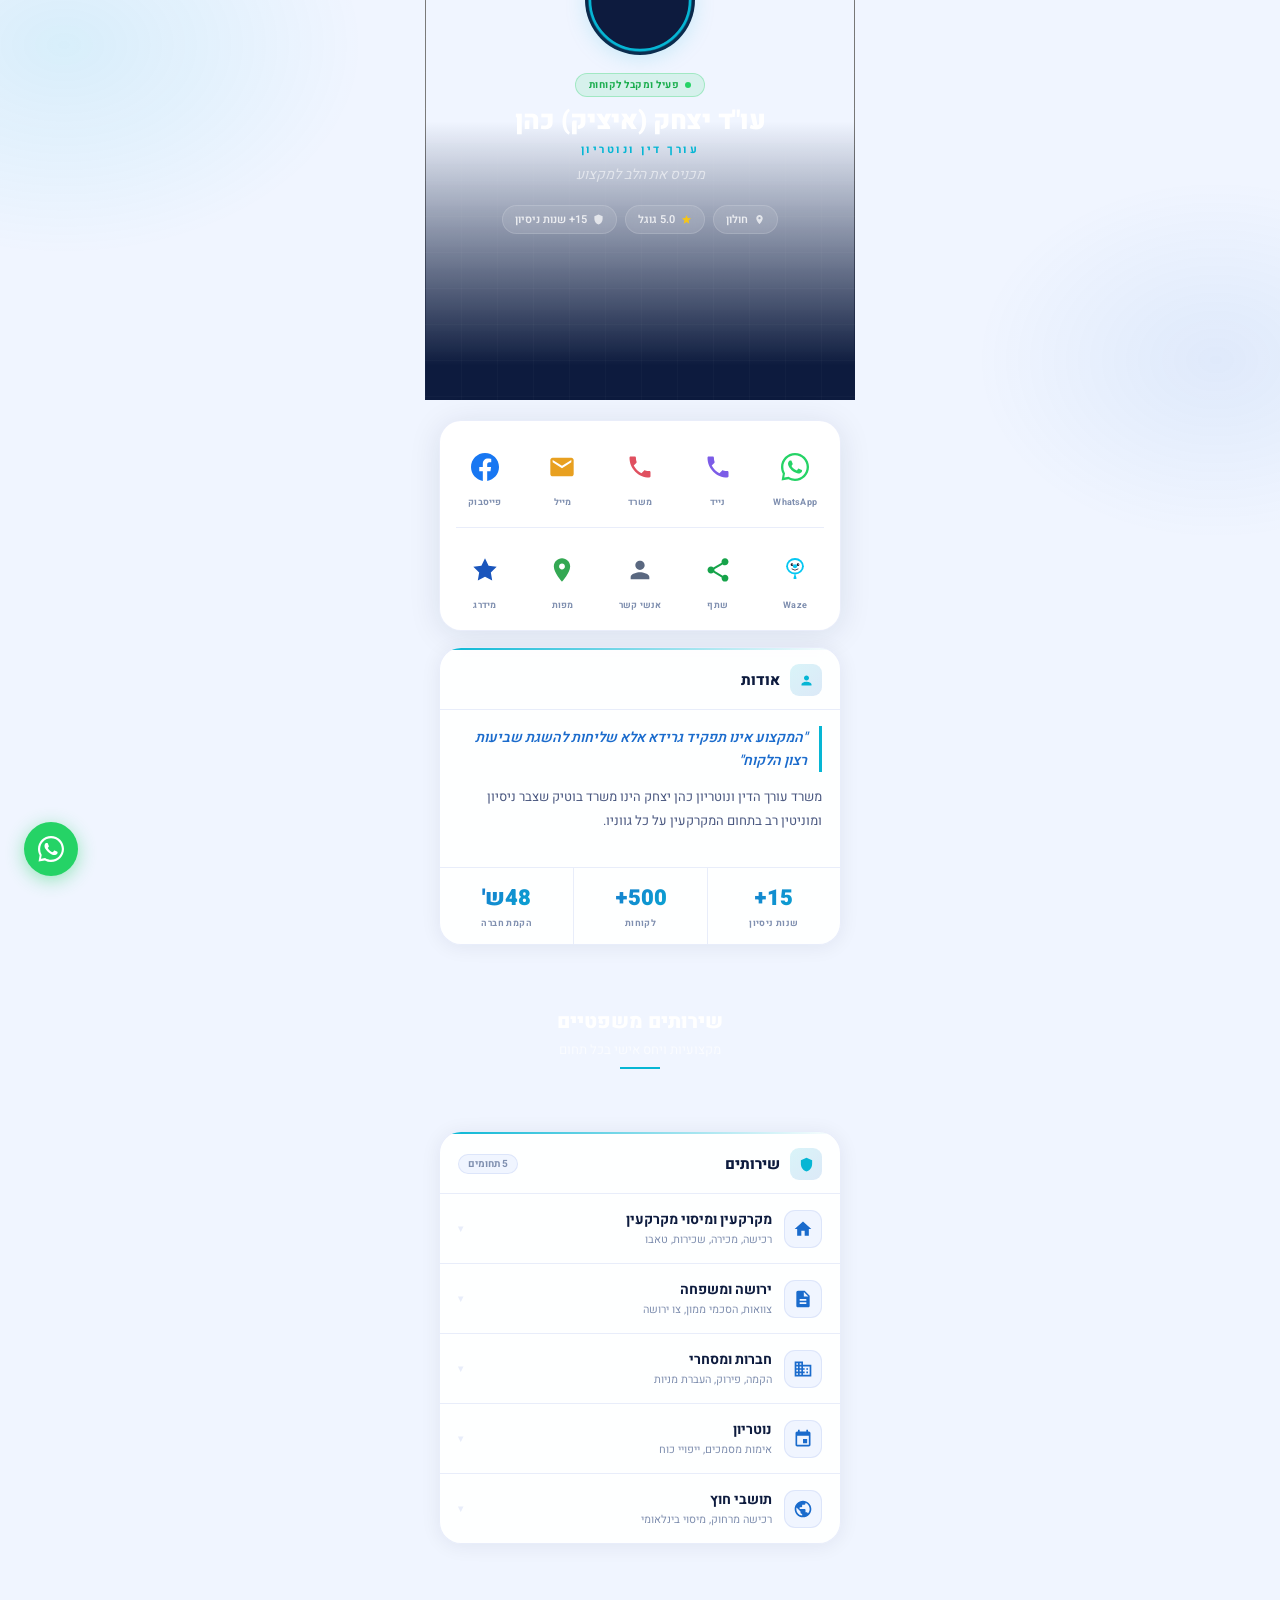
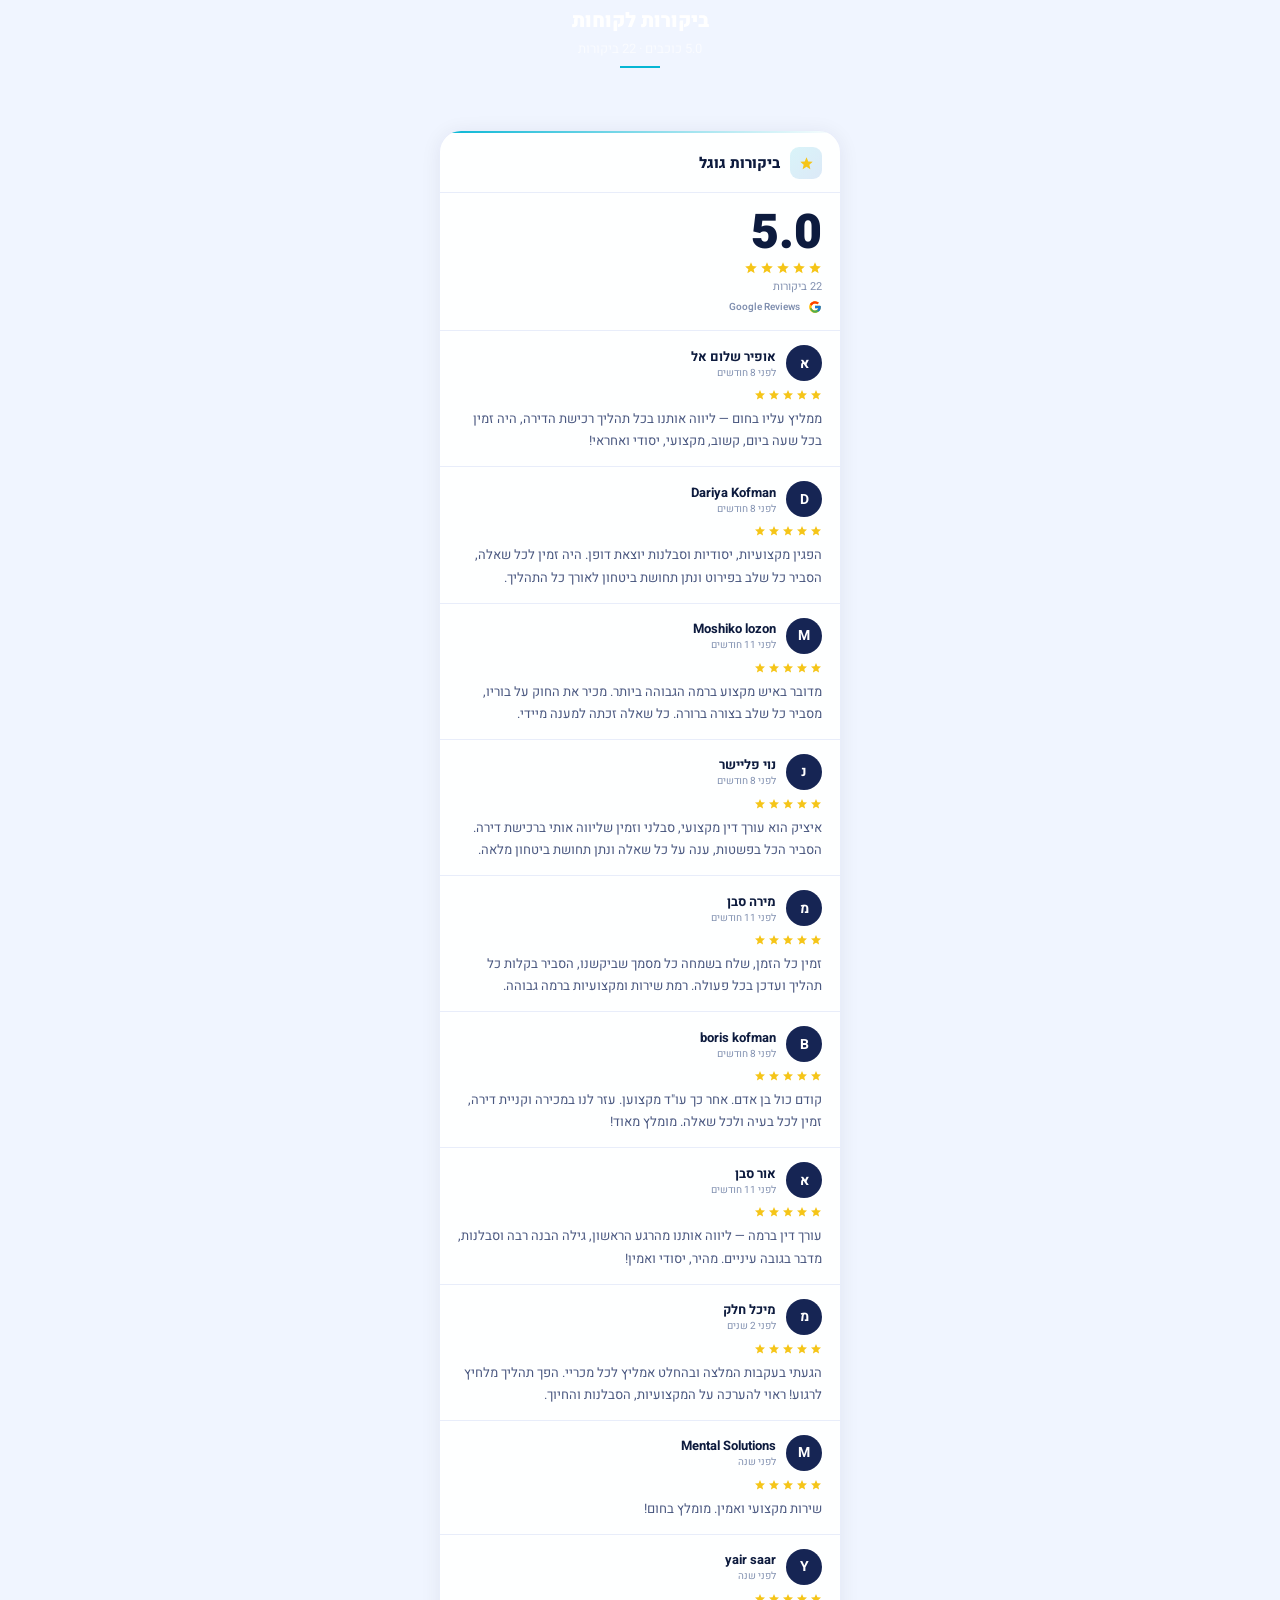
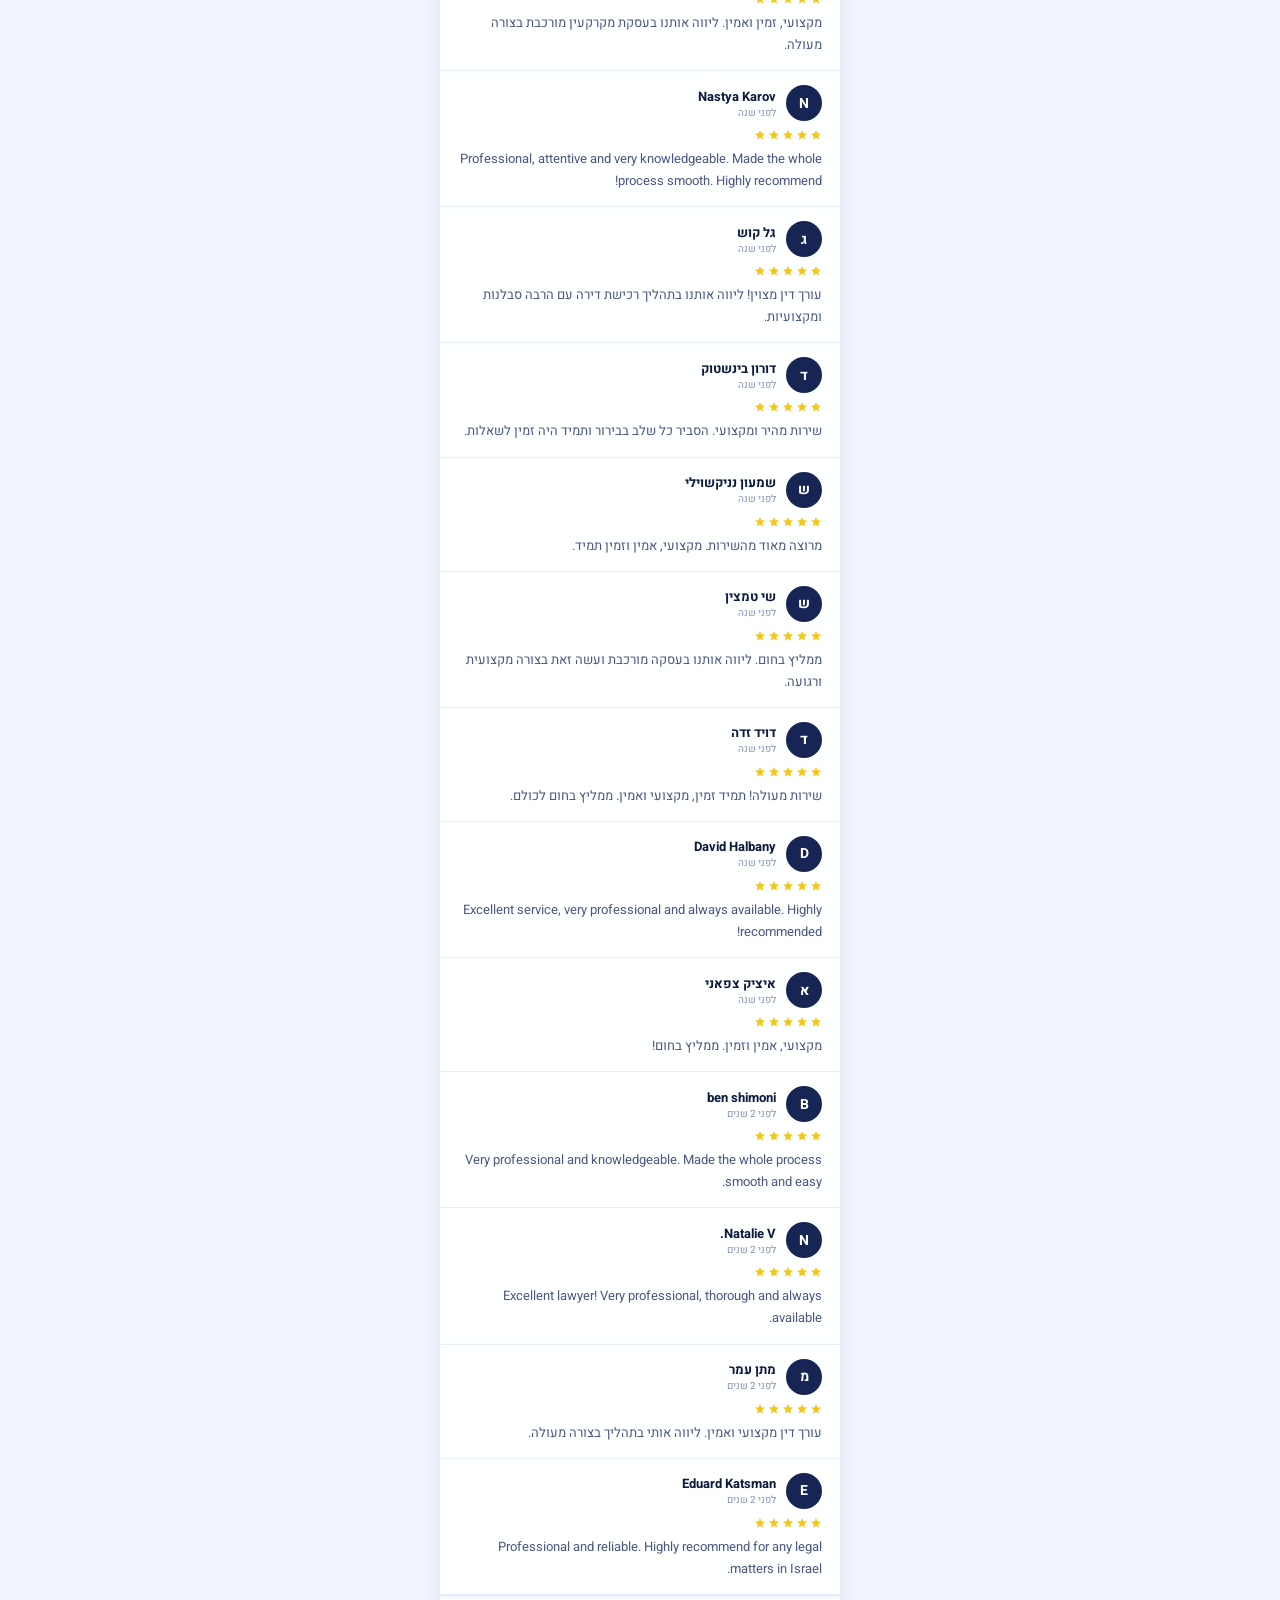
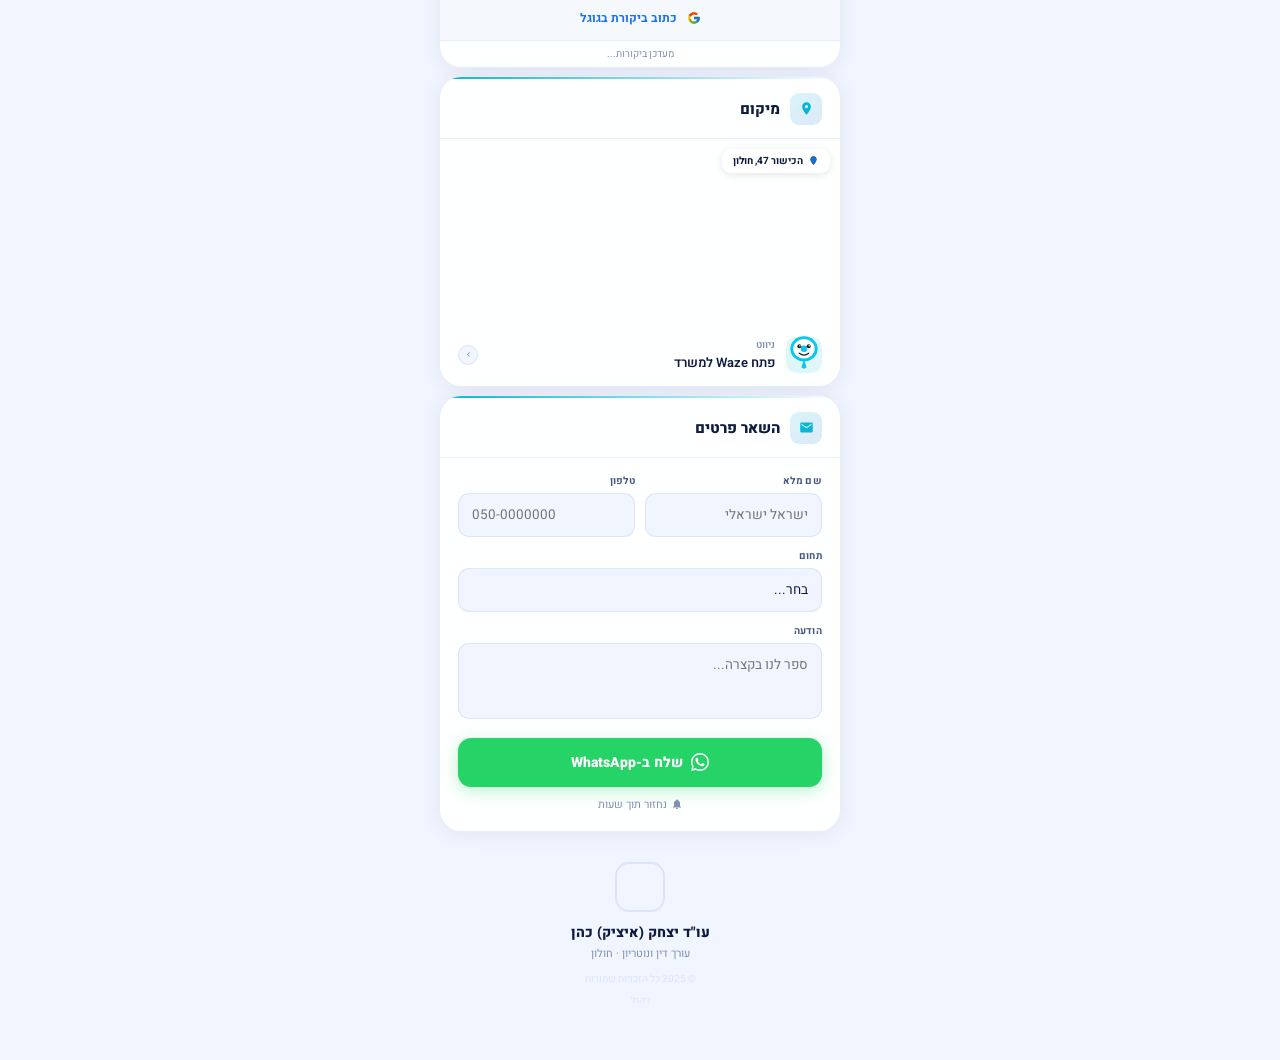
==== cohen-card/index.html @ 00c6d01e "Add files via upload" ====
<!DOCTYPE html>
<html lang="he" dir="rtl">
<head>
<meta charset="UTF-8">
<meta name="viewport" content="width=device-width,initial-scale=1,maximum-scale=1,user-scalable=no">
<meta name="theme-color" content="#0d1b3e">
<title>עו"ד יצחק (איציק) כהן</title>
<link rel="icon" id="favicon" type="image/png" href="https://d-cards.co.il/wp-content/uploads/2023/09/cohen.jpg">
<link href="https://fonts.googleapis.com/css2?family=Heebo:wght@300;400;500;600;700;800;900&display=swap" rel="stylesheet">
<link rel="stylesheet" href="css/style.css">
<link rel="stylesheet" href="css/admin.css">
</head>
<body>

<div class="prog" id="prog"></div>

<!-- ══ HERO ══ -->
<div class="hero" id="hero">
  <div class="hero-parallax" id="heroPx">
    <img src="https://d-cards.co.il/wp-content/uploads/2023/09/cohen.jpg"
         alt="" class="hero-photo" id="heroPhoto">
    <div class="hero-photo-grad"></div>
  </div>
  <div class="hero-particles" id="particles"></div>

  <div style="text-align:center;position:relative;z-index:2;">
    <div class="av-wrap">
      <svg class="av-ring-svg" viewBox="0 0 110 110">
        <circle cx="55" cy="55" r="50" fill="none" stroke="#06b6d4"
          stroke-width="2.5" stroke-linecap="round" stroke-dasharray="200 114"/>
      </svg>
      <div class="av-bg"></div>
      <div class="av-img-wrap">
        <img src="https://d-cards.co.il/wp-content/uploads/2023/09/cohen.jpg"
             alt="עו״ד יצחק כהן" class="av-img" id="avImg"
             onerror="this.style.display='none'">
      </div>
    </div>
  </div>

  <div class="hero-body">
    <div class="status"><div class="status-dot"></div>פעיל ומקבל לקוחות</div>
    <h1 class="hero-name" id="heroName">עו"ד יצחק (איציק) כהן</h1>
    <div class="hero-role" id="heroRole">עורך דין ונוטריון</div>
    <div class="hero-motto" id="heroMotto">מכניס את הלב למקצוע</div>
    <div class="hero-badges">
      <div class="hbadge">
        <svg width="11" height="11" viewBox="0 0 24 24"><path fill="rgba(255,255,255,.7)" d="M12 2C8.13 2 5 5.13 5 9c0 5.25 7 13 7 13s7-7.75 7-13c0-3.87-3.13-7-7-7zm0 9.5c-1.38 0-2.5-1.12-2.5-2.5s1.12-2.5 2.5-2.5 2.5 1.12 2.5 2.5-1.12 2.5-2.5 2.5z"/></svg>
        חולון
      </div>
      <div class="hbadge">
        <svg width="11" height="11" viewBox="0 0 24 24"><path fill="#f5c518" d="M12 17.27L18.18 21l-1.64-7.03L22 9.24l-7.19-.61L12 2 9.19 8.63 2 9.24l5.46 4.73L5.82 21z"/></svg>
        5.0 גוגל
      </div>
      <div class="hbadge">
        <svg width="11" height="11" viewBox="0 0 24 24"><path fill="rgba(255,255,255,.7)" d="M12 1L3 5v6c0 5.55 3.84 10.74 9 12 5.16-1.26 9-6.45 9-12V5l-9-4z"/></svg>
        15+ שנות ניסיון
      </div>
    </div>
  </div>
</div>

<!-- ══ ACTIONS ══ -->
<div class="actions">
  <div class="actions-card">
    <div class="actions-grid">
      <button class="ab" onclick="openWA('כללי')">
        <div class="ab-ico"><svg viewBox="0 0 24 24"><path fill="#25d366" d="M17.472 14.382c-.297-.149-1.758-.867-2.03-.967-.273-.099-.471-.148-.67.15-.197.297-.767.966-.94 1.164-.173.199-.347.223-.644.075-.297-.15-1.255-.463-2.39-1.475-.883-.788-1.48-1.761-1.653-2.059-.173-.297-.018-.458.13-.606.134-.133.298-.347.446-.52.149-.174.198-.298.298-.497.099-.198.05-.371-.025-.52-.075-.149-.669-1.612-.916-2.207-.242-.579-.487-.5-.669-.51a9.18 9.18 0 00-.57-.01c-.198 0-.52.074-.792.372-.272.297-1.04 1.016-1.04 2.479 0 1.462 1.065 2.875 1.213 3.074.149.198 2.096 3.2 5.077 4.487.709.306 1.262.489 1.694.625.712.227 1.36.195 1.871.118.571-.085 1.758-.719 2.006-1.413.248-.694.248-1.289.173-1.413-.074-.124-.272-.198-.57-.347z"/><path fill="#25d366" d="M12 0C5.373 0 0 5.373 0 12c0 2.122.554 4.112 1.523 5.845L.525 23.5l5.83-.998A11.95 11.95 0 0012 24c6.627 0 12-5.373 12-12S18.627 0 12 0zm0 22c-1.856 0-3.593-.5-5.095-1.375l-.364-.214-3.764.645.663-3.653-.234-.375A9.94 9.94 0 012 12C2 6.477 6.477 2 12 2s10 4.477 10 10-4.477 10-10 10z"/></svg></div>
        <span class="ab-lbl">WhatsApp</span>
      </button>
      <a href="tel:0526768562" class="ab">
        <div class="ab-ico"><svg viewBox="0 0 24 24"><path fill="#7c5ce7" d="M6.62 10.79c1.44 2.83 3.76 5.14 6.59 6.59l2.2-2.2c.27-.27.67-.36 1.02-.24 1.12.37 2.33.57 3.57.57.55 0 1 .45 1 1V20c0 .55-.45 1-1 1-9.39 0-17-7.61-17-17 0-.55.45-1 1-1h3.5c.55 0 1 .45 1 1 0 1.25.2 2.45.57 3.57.11.35.03.74-.25 1.02l-2.2 2.2z"/></svg></div>
        <span class="ab-lbl">נייד</span>
      </a>
      <a href="tel:035755722" class="ab">
        <div class="ab-ico"><svg viewBox="0 0 24 24"><path fill="#e05060" d="M6.62 10.79c1.44 2.83 3.76 5.14 6.59 6.59l2.2-2.2c.27-.27.67-.36 1.02-.24 1.12.37 2.33.57 3.57.57.55 0 1 .45 1 1V20c0 .55-.45 1-1 1-9.39 0-17-7.61-17-17 0-.55.45-1 1-1h3.5c.55 0 1 .45 1 1 0 1.25.2 2.45.57 3.57.11.35.03.74-.25 1.02l-2.2 2.2z"/></svg></div>
        <span class="ab-lbl">משרד</span>
      </a>
      <a href="mailto:itzik.cohen.law@gmail.com" class="ab">
        <div class="ab-ico"><svg viewBox="0 0 24 24"><path fill="#e8a020" d="M20 4H4c-1.1 0-2 .9-2 2v12c0 1.1.9 2 2 2h16c1.1 0 2-.9 2-2V6c0-1.1-.9-2-2-2zm0 4l-8 5-8-5V6l8 5 8-5v2z"/></svg></div>
        <span class="ab-lbl">מייל</span>
      </a>
      <a href="https://www.facebook.com/profile.php?id=100095657407511" target="_blank" class="ab">
        <div class="ab-ico"><svg viewBox="0 0 24 24"><path fill="#1877f2" d="M24 12.073c0-6.627-5.373-12-12-12s-12 5.373-12 12c0 5.99 4.388 10.954 10.125 11.854v-8.385H7.078v-3.47h3.047V9.43c0-3.007 1.792-4.669 4.533-4.669 1.312 0 2.686.235 2.686.235v2.953H15.83c-1.491 0-1.956.925-1.956 1.874v2.25h3.328l-.532 3.47h-2.796v8.385C19.612 23.027 24 18.062 24 12.073z"/></svg></div>
        <span class="ab-lbl">פייסבוק</span>
      </a>
    </div>
    <div class="actions-div"></div>
    <div class="actions-grid">
      <button class="ab" onclick="openWaze()">
        <div class="ab-ico">
          <svg viewBox="0 0 100 120"><ellipse cx="50" cy="44" rx="38" ry="35" fill="#05c7f2"/><ellipse cx="50" cy="44" rx="30" ry="27" fill="#fff"/><circle cx="50" cy="44" r="9" fill="#05c7f2"/><path d="M50 73L43 96Q50 102 57 96Z" fill="#05c7f2"/><circle cx="37" cy="37" r="5.5" fill="#1a1a2e"/><circle cx="38.5" cy="35.5" r="2" fill="#fff"/><circle cx="63" cy="37" r="5.5" fill="#1a1a2e"/><circle cx="64.5" cy="35.5" r="2" fill="#fff"/><path d="M37 56Q50 67 63 56" stroke="#1a1a2e" stroke-width="3.5" fill="none" stroke-linecap="round"/></svg>
        </div>
        <span class="ab-lbl">Waze</span>
      </button>
      <button class="ab" onclick="shareMe()">
        <div class="ab-ico"><svg viewBox="0 0 24 24"><path fill="#16a34a" d="M18 16.08c-.76 0-1.44.3-1.96.77L8.91 12.7c.05-.23.09-.46.09-.7s-.04-.47-.09-.7l7.05-4.11c.54.5 1.25.81 2.04.81 1.66 0 3-1.34 3-3s-1.34-3-3-3-3 1.34-3 3c0 .24.04.47.09.7L8.04 9.81C7.5 9.31 6.79 9 6 9c-1.66 0-3 1.34-3 3s1.34 3 3 3c.79 0 1.5-.31 2.04-.81l7.12 4.16c-.05.21-.08.43-.08.65 0 1.61 1.31 2.92 2.92 2.92s2.92-1.31 2.92-2.92-1.31-2.92-2.92-2.92z"/></svg></div>
        <span class="ab-lbl">שתף</span>
      </button>
      <button class="ab" onclick="addContact()">
        <div class="ab-ico"><svg viewBox="0 0 24 24"><path fill="#5a6880" d="M12 12c2.21 0 4-1.79 4-4s-1.79-4-4-4-4 1.79-4 4 1.79 4 4 4zm0 2c-2.67 0-8 1.34-8 4v2h16v-2c0-2.66-5.33-4-8-4z"/></svg></div>
        <span class="ab-lbl">אנשי קשר</span>
      </button>
      <a href="https://maps.google.com/?q=הכישור+47+חולון" target="_blank" class="ab">
        <div class="ab-ico"><svg viewBox="0 0 24 24"><path fill="#34a853" d="M12 2C8.13 2 5 5.13 5 9c0 5.25 7 13 7 13s7-7.75 7-13c0-3.87-3.13-7-7-7zm0 9.5c-1.38 0-2.5-1.12-2.5-2.5s1.12-2.5 2.5-2.5 2.5 1.12 2.5 2.5-1.12 2.5-2.5 2.5z"/></svg></div>
        <span class="ab-lbl">מפות</span>
      </a>
      <a href="https://www.midrag.co.il/SpCard/Sp/93166" target="_blank" class="ab">
        <div class="ab-ico"><svg viewBox="0 0 24 24"><path fill="#1a55bc" d="M12 2l3.09 6.26L22 9.27l-5 4.87 1.18 6.88L12 17.77l-6.18 3.25L7 14.14 2 9.27l6.91-1.01L12 2z"/></svg></div>
        <span class="ab-lbl">מידרג</span>
      </a>
    </div>
  </div>
</div>

<!-- ══ ABOUT ══ -->
<div class="sec" data-d="0">
  <div class="sh">
    <div class="sh-l"><div class="sh-icon"><svg viewBox="0 0 24 24"><path fill="var(--cyan)" d="M12 12c2.21 0 4-1.79 4-4s-1.79-4-4-4-4 1.79-4 4 1.79 4 4 4zm0 2c-2.67 0-8 1.34-8 4v2h16v-2c0-2.66-5.33-4-8-4z"/></svg></div><span class="sh-title">אודות</span></div>
  </div>
  <div class="ab-inner">
    <p class="ab-quote" id="heroQuote">"המקצוע אינו תפקיד גרידא אלא שליחות להשגת שביעות רצון הלקוח"</p>
    <p class="ab-txt" id="heroAbout">משרד עורך הדין ונוטריון כהן יצחק הינו משרד בוטיק שצבר ניסיון ומוניטין רב בתחום המקרקעין על כל גווניו.</p>
  </div>
  <div class="stats-row">
    <div class="sc"><div class="sc-n" id="stat1">15+</div><div class="sc-l" id="stat1l">שנות ניסיון</div></div>
    <div class="sc"><div class="sc-n" id="stat2">500+</div><div class="sc-l" id="stat2l">לקוחות</div></div>
    <div class="sc"><div class="sc-n" id="stat3">48ש'</div><div class="sc-l" id="stat3l">הקמת חברה</div></div>
  </div>
</div>

<!-- ══ PARALLAX DIVIDER 1 ══ -->
<div class="pd">
  <div class="pd-bg" id="pd1"><img src="https://d-cards.co.il/wp-content/uploads/2023/09/cohen.jpg" alt=""></div>
  <div class="pd-content"><h3>שירותים משפטיים</h3><p>מקצועיות ויחס אישי בכל תחום</p><div class="pd-line"></div></div>
</div>

<!-- ══ SERVICES ══ -->
<div class="sec" data-d="0">
  <div class="sh"><div class="sh-l"><div class="sh-icon"><svg viewBox="0 0 24 24"><path fill="var(--cyan)" d="M12 1L3 5v6c0 5.55 3.84 10.74 9 12 5.16-1.26 9-6.45 9-12V5l-9-4z"/></svg></div><span class="sh-title">שירותים</span></div><span class="sh-badge">5 תחומים</span></div>

  <div class="sv"><div class="sv-h" onclick="tSvc(this)"><div class="sv-ico-box"><svg viewBox="0 0 24 24"><path fill="var(--blue)" d="M10 20v-6h4v6h5v-8h3L12 3 2 12h3v8z"/></svg></div><div class="sv-meta"><div class="sv-nm">מקרקעין ומיסוי מקרקעין</div><div class="sv-hint">רכישה, מכירה, שכירות, טאבו</div></div><span class="sv-ch">▾</span></div>
  <div class="sv-body"><div class="sv-inner"><ul class="sv-list">
    <li><span class="li-dot"><svg viewBox="0 0 24 24"><path fill="var(--cyan)" d="M9 16.17L4.83 12l-1.42 1.41L9 19 21 7l-1.41-1.41z"/></svg></span>ייצוג ברכישה / מכירת דירות (יד 2 / קבלן / יוקרה) וליווי שוטף עד רישום בטאבו</li>
    <li><span class="li-dot"><svg viewBox="0 0 24 24"><path fill="var(--cyan)" d="M9 16.17L4.83 12l-1.42 1.41L9 19 21 7l-1.41-1.41z"/></svg></span>ייצוג ברכישת נכסים מסחריים מניבים, מגרשים, מבני תעשייה ועוד</li>
    <li><span class="li-dot"><svg viewBox="0 0 24 24"><path fill="var(--cyan)" d="M9 16.17L4.83 12l-1.42 1.41L9 19 21 7l-1.41-1.41z"/></svg></span>ייצוג בהסכמי שכירות תוך דגש על ערבויות ובטחונות לבעלי הנכסים</li>
    <li><span class="li-dot"><svg viewBox="0 0 24 24"><path fill="var(--cyan)" d="M9 16.17L4.83 12l-1.42 1.41L9 19 21 7l-1.41-1.41z"/></svg></span>רישום נכסים בטאבו ורשות מינהל מקרקעי ישראל</li>
    <li><span class="li-dot"><svg viewBox="0 0 24 24"><path fill="var(--cyan)" d="M9 16.17L4.83 12l-1.42 1.41L9 19 21 7l-1.41-1.41z"/></svg></span>ייעוץ לכדאיות כלכלית בפן המיסוי</li>
    <li><span class="li-dot"><svg viewBox="0 0 24 24"><path fill="var(--cyan)" d="M9 16.17L4.83 12l-1.42 1.41L9 19 21 7l-1.41-1.41z"/></svg></span>ייצוג תושבי חוץ ברכישה ומכירת נכסים בישראל</li>
  </ul><button class="sv-wa" onclick="openWA('מקרקעין')"><svg viewBox="0 0 24 24" style="width:18px;height:18px;flex-shrink:0"><path fill="#fff" d="M17.472 14.382c-.297-.149-1.758-.867-2.03-.967-.273-.099-.471-.148-.67.15-.197.297-.767.966-.94 1.164-.173.199-.347.223-.644.075-.297-.15-1.255-.463-2.39-1.475-.883-.788-1.48-1.761-1.653-2.059-.173-.297-.018-.458.13-.606.134-.133.298-.347.446-.52.149-.174.198-.298.298-.497.099-.198.05-.371-.025-.52-.075-.149-.669-1.612-.916-2.207-.242-.579-.487-.5-.669-.51a9.18 9.18 0 00-.57-.01c-.198 0-.52.074-.792.372-.272.297-1.04 1.016-1.04 2.479 0 1.462 1.065 2.875 1.213 3.074.149.198 2.096 3.2 5.077 4.487.709.306 1.262.489 1.694.625.712.227 1.36.195 1.871.118.571-.085 1.758-.719 2.006-1.413.248-.694.248-1.289.173-1.413-.074-.124-.272-.198-.57-.347z"/><path fill="#fff" d="M12 0C5.373 0 0 5.373 0 12c0 2.122.554 4.112 1.523 5.845L.525 23.5l5.83-.998A11.95 11.95 0 0012 24c6.627 0 12-5.373 12-12S18.627 0 12 0zm0 22c-1.856 0-3.593-.5-5.095-1.375l-.364-.214-3.764.645.663-3.653-.234-.375A9.94 9.94 0 012 12C2 6.477 6.477 2 12 2s10 4.477 10 10-4.477 10-10 10z"/></svg>שאל על מקרקעין ב-WhatsApp</button>
  </div></div></div>

  <div class="sv"><div class="sv-h" onclick="tSvc(this)"><div class="sv-ico-box"><svg viewBox="0 0 24 24"><path fill="var(--blue)" d="M14 2H6c-1.1 0-2 .9-2 2v16c0 1.1.9 2 2 2h12c1.1 0 2-.9 2-2V8l-6-6zm2 16H8v-2h8v2zm0-4H8v-2h8v2zm-3-5V3.5L18.5 9H13z"/></svg></div><div class="sv-meta"><div class="sv-nm">ירושה ומשפחה</div><div class="sv-hint">צוואות, הסכמי ממון, צו ירושה</div></div><span class="sv-ch">▾</span></div>
  <div class="sv-body"><div class="sv-inner"><ul class="sv-list">
    <li><span class="li-dot"><svg viewBox="0 0 24 24"><path fill="var(--cyan)" d="M9 16.17L4.83 12l-1.42 1.41L9 19 21 7l-1.41-1.41z"/></svg></span>עריכת צוואה בעדים וצוואה נוטריונית — כל סוגי הצוואות</li>
    <li><span class="li-dot"><svg viewBox="0 0 24 24"><path fill="var(--cyan)" d="M9 16.17L4.83 12l-1.42 1.41L9 19 21 7l-1.41-1.41z"/></svg></span>טיפול מקיף בהנפקת צו ירושה וצו קיום צוואה</li>
    <li><span class="li-dot"><svg viewBox="0 0 24 24"><path fill="var(--cyan)" d="M9 16.17L4.83 12l-1.42 1.41L9 19 21 7l-1.41-1.41z"/></svg></span>רישום עזבונות ברשויות: טאבו, משרד התחבורה, בנקים</li>
    <li><span class="li-dot"><svg viewBox="0 0 24 24"><path fill="var(--cyan)" d="M9 16.17L4.83 12l-1.42 1.41L9 19 21 7l-1.41-1.41z"/></svg></span>עריכת הסכם ממון לפני נישואין באימות נוטריוני</li>
    <li><span class="li-dot"><svg viewBox="0 0 24 24"><path fill="var(--cyan)" d="M9 16.17L4.83 12l-1.42 1.41L9 19 21 7l-1.41-1.41z"/></svg></span>עריכת הסכם ממון לידועים בציבור וזוגות נשואים</li>
  </ul><button class="sv-wa" onclick="openWA('ירושה')"><svg viewBox="0 0 24 24" style="width:18px;height:18px;flex-shrink:0"><path fill="#fff" d="M17.472 14.382c-.297-.149-1.758-.867-2.03-.967-.273-.099-.471-.148-.67.15-.197.297-.767.966-.94 1.164-.173.199-.347.223-.644.075-.297-.15-1.255-.463-2.39-1.475-.883-.788-1.48-1.761-1.653-2.059-.173-.297-.018-.458.13-.606.134-.133.298-.347.446-.52.149-.174.198-.298.298-.497.099-.198.05-.371-.025-.52-.075-.149-.669-1.612-.916-2.207-.242-.579-.487-.5-.669-.51a9.18 9.18 0 00-.57-.01c-.198 0-.52.074-.792.372-.272.297-1.04 1.016-1.04 2.479 0 1.462 1.065 2.875 1.213 3.074.149.198 2.096 3.2 5.077 4.487.709.306 1.262.489 1.694.625.712.227 1.36.195 1.871.118.571-.085 1.758-.719 2.006-1.413.248-.694.248-1.289.173-1.413-.074-.124-.272-.198-.57-.347z"/><path fill="#fff" d="M12 0C5.373 0 0 5.373 0 12c0 2.122.554 4.112 1.523 5.845L.525 23.5l5.83-.998A11.95 11.95 0 0012 24c6.627 0 12-5.373 12-12S18.627 0 12 0zm0 22c-1.856 0-3.593-.5-5.095-1.375l-.364-.214-3.764.645.663-3.653-.234-.375A9.94 9.94 0 012 12C2 6.477 6.477 2 12 2s10 4.477 10 10-4.477 10-10 10z"/></svg>שאל על ירושה ב-WhatsApp</button>
  </div></div></div>

  <div class="sv"><div class="sv-h" onclick="tSvc(this)"><div class="sv-ico-box"><svg viewBox="0 0 24 24"><path fill="var(--blue)" d="M12 7V3H2v18h20V7H12zM6 19H4v-2h2v2zm0-4H4v-2h2v2zm0-4H4V9h2v2zm0-4H4V5h2v2zm4 12H8v-2h2v2zm0-4H8v-2h2v2zm0-4H8V9h2v2zm0-4H8V5h2v2zm10 12h-8v-2h2v-2h-2v-2h2v-2h-2V9h8v10zm-2-8h-2v2h2v-2zm0 4h-2v2h2v-2z"/></svg></div><div class="sv-meta"><div class="sv-nm">חברות ומסחרי</div><div class="sv-hint">הקמה, פירוק, העברת מניות</div></div><span class="sv-ch">▾</span></div>
  <div class="sv-body"><div class="sv-inner"><ul class="sv-list">
    <li><span class="li-dot"><svg viewBox="0 0 24 24"><path fill="var(--cyan)" d="M9 16.17L4.83 12l-1.42 1.41L9 19 21 7l-1.41-1.41z"/></svg></span>הקמת חברה בע"מ בהליך מזורז — תוך כ-48 שעות בלבד</li>
    <li><span class="li-dot"><svg viewBox="0 0 24 24"><path fill="var(--cyan)" d="M9 16.17L4.83 12l-1.42 1.41L9 19 21 7l-1.41-1.41z"/></svg></span>פירוק חברה בע"מ בהליך מזורז ויעיל</li>
    <li><span class="li-dot"><svg viewBox="0 0 24 24"><path fill="var(--cyan)" d="M9 16.17L4.83 12l-1.42 1.41L9 19 21 7l-1.41-1.41z"/></svg></span>העברה / הקצאת מניות בחברה בע"מ</li>
    <li><span class="li-dot"><svg viewBox="0 0 24 24"><path fill="var(--cyan)" d="M9 16.17L4.83 12l-1.42 1.41L9 19 21 7l-1.41-1.41z"/></svg></span>ייעוץ משפטי שוטף לפעילות מסחרית מול ספקים</li>
  </ul><button class="sv-wa" onclick="openWA('חברות')"><svg viewBox="0 0 24 24" style="width:18px;height:18px;flex-shrink:0"><path fill="#fff" d="M17.472 14.382c-.297-.149-1.758-.867-2.03-.967-.273-.099-.471-.148-.67.15-.197.297-.767.966-.94 1.164-.173.199-.347.223-.644.075-.297-.15-1.255-.463-2.39-1.475-.883-.788-1.48-1.761-1.653-2.059-.173-.297-.018-.458.13-.606.134-.133.298-.347.446-.52.149-.174.198-.298.298-.497.099-.198.05-.371-.025-.52-.075-.149-.669-1.612-.916-2.207-.242-.579-.487-.5-.669-.51a9.18 9.18 0 00-.57-.01c-.198 0-.52.074-.792.372-.272.297-1.04 1.016-1.04 2.479 0 1.462 1.065 2.875 1.213 3.074.149.198 2.096 3.2 5.077 4.487.709.306 1.262.489 1.694.625.712.227 1.36.195 1.871.118.571-.085 1.758-.719 2.006-1.413.248-.694.248-1.289.173-1.413-.074-.124-.272-.198-.57-.347z"/><path fill="#fff" d="M12 0C5.373 0 0 5.373 0 12c0 2.122.554 4.112 1.523 5.845L.525 23.5l5.83-.998A11.95 11.95 0 0012 24c6.627 0 12-5.373 12-12S18.627 0 12 0zm0 22c-1.856 0-3.593-.5-5.095-1.375l-.364-.214-3.764.645.663-3.653-.234-.375A9.94 9.94 0 012 12C2 6.477 6.477 2 12 2s10 4.477 10 10-4.477 10-10 10z"/></svg>שאל על חברות ב-WhatsApp</button>
  </div></div></div>

  <div class="sv"><div class="sv-h" onclick="tSvc(this)"><div class="sv-ico-box"><svg viewBox="0 0 24 24"><path fill="var(--blue)" d="M17 12h-5v5h5v-5zM16 1v2H8V1H6v2H5c-1.11 0-1.99.9-1.99 2L3 19c0 1.1.89 2 2 2h14c1.1 0 2-.9 2-2V5c0-1.1-.9-2-2-2h-1V1h-2zm3 18H5V8h14v11z"/></svg></div><div class="sv-meta"><div class="sv-nm">נוטריון</div><div class="sv-hint">אימות מסמכים, ייפויי כוח</div></div><span class="sv-ch">▾</span></div>
  <div class="sv-body"><div class="sv-inner"><ul class="sv-list">
    <li><span class="li-dot"><svg viewBox="0 0 24 24"><path fill="var(--cyan)" d="M9 16.17L4.83 12l-1.42 1.41L9 19 21 7l-1.41-1.41z"/></svg></span>אימות מסמכים ותרגומים לשימוש בחו"ל</li>
    <li><span class="li-dot"><svg viewBox="0 0 24 24"><path fill="var(--cyan)" d="M9 16.17L4.83 12l-1.42 1.41L9 19 21 7l-1.41-1.41z"/></svg></span>צוואות נוטריוניות ואימות הסכמי ממון</li>
    <li><span class="li-dot"><svg viewBox="0 0 24 24"><path fill="var(--cyan)" d="M9 16.17L4.83 12l-1.42 1.41L9 19 21 7l-1.41-1.41z"/></svg></span>ייפויי כוח נוטריוניים לכל מטרה, כולל בלתי חוזרים</li>
    <li><span class="li-dot"><svg viewBox="0 0 24 24"><path fill="var(--cyan)" d="M9 16.17L4.83 12l-1.42 1.41L9 19 21 7l-1.41-1.41z"/></svg></span>אישורי נוטריון לרשויות בישראל ובחו"ל</li>
  </ul><button class="sv-wa" onclick="openWA('נוטריון')"><svg viewBox="0 0 24 24" style="width:18px;height:18px;flex-shrink:0"><path fill="#fff" d="M17.472 14.382c-.297-.149-1.758-.867-2.03-.967-.273-.099-.471-.148-.67.15-.197.297-.767.966-.94 1.164-.173.199-.347.223-.644.075-.297-.15-1.255-.463-2.39-1.475-.883-.788-1.48-1.761-1.653-2.059-.173-.297-.018-.458.13-.606.134-.133.298-.347.446-.52.149-.174.198-.298.298-.497.099-.198.05-.371-.025-.52-.075-.149-.669-1.612-.916-2.207-.242-.579-.487-.5-.669-.51a9.18 9.18 0 00-.57-.01c-.198 0-.52.074-.792.372-.272.297-1.04 1.016-1.04 2.479 0 1.462 1.065 2.875 1.213 3.074.149.198 2.096 3.2 5.077 4.487.709.306 1.262.489 1.694.625.712.227 1.36.195 1.871.118.571-.085 1.758-.719 2.006-1.413.248-.694.248-1.289.173-1.413-.074-.124-.272-.198-.57-.347z"/><path fill="#fff" d="M12 0C5.373 0 0 5.373 0 12c0 2.122.554 4.112 1.523 5.845L.525 23.5l5.83-.998A11.95 11.95 0 0012 24c6.627 0 12-5.373 12-12S18.627 0 12 0zm0 22c-1.856 0-3.593-.5-5.095-1.375l-.364-.214-3.764.645.663-3.653-.234-.375A9.94 9.94 0 012 12C2 6.477 6.477 2 12 2s10 4.477 10 10-4.477 10-10 10z"/></svg>שאל על נוטריון ב-WhatsApp</button>
  </div></div></div>

  <div class="sv"><div class="sv-h" onclick="tSvc(this)"><div class="sv-ico-box"><svg viewBox="0 0 24 24"><path fill="var(--blue)" d="M12 2C6.48 2 2 6.48 2 12s4.48 10 10 10 10-4.48 10-10S17.52 2 12 2zm-1 17.93c-3.95-.49-7-3.85-7-7.93 0-.62.08-1.21.21-1.79L9 15v1c0 1.1.9 2 2 2v1.93zm6.9-2.54c-.26-.81-1-1.39-1.9-1.39h-1v-3c0-.55-.45-1-1-1H8v-2h2c.55 0 1-.45 1-1V7h2c1.1 0 2-.9 2-2v-.41c2.93 1.19 5 4.06 5 7.41 0 2.08-.8 3.97-2.1 5.39z"/></svg></div><div class="sv-meta"><div class="sv-nm">תושבי חוץ</div><div class="sv-hint">רכישה מרחוק, מיסוי בינלאומי</div></div><span class="sv-ch">▾</span></div>
  <div class="sv-body"><div class="sv-inner"><ul class="sv-list">
    <li><span class="li-dot"><svg viewBox="0 0 24 24"><path fill="var(--cyan)" d="M9 16.17L4.83 12l-1.42 1.41L9 19 21 7l-1.41-1.41z"/></svg></span>ייצוג תושבי חוץ ברכישה ומכירת נכסים בישראל</li>
    <li><span class="li-dot"><svg viewBox="0 0 24 24"><path fill="var(--cyan)" d="M9 16.17L4.83 12l-1.42 1.41L9 19 21 7l-1.41-1.41z"/></svg></span>ייעוץ מיסויי ייעודי לתושבי חוץ</li>
    <li><span class="li-dot"><svg viewBox="0 0 24 24"><path fill="var(--cyan)" d="M9 16.17L4.83 12l-1.42 1.41L9 19 21 7l-1.41-1.41z"/></svg></span>טיפול בכל ההיבטים הבירוקרטיים עבור לקוחות מחו"ל</li>
    <li><span class="li-dot"><svg viewBox="0 0 24 24"><path fill="var(--cyan)" d="M9 16.17L4.83 12l-1.42 1.41L9 19 21 7l-1.41-1.41z"/></svg></span>ייפויי כוח לנציגות בישראל בעסקאות מקרקעין</li>
  </ul><button class="sv-wa" onclick="openWA('תושבי חוץ')"><svg viewBox="0 0 24 24" style="width:18px;height:18px;flex-shrink:0"><path fill="#fff" d="M17.472 14.382c-.297-.149-1.758-.867-2.03-.967-.273-.099-.471-.148-.67.15-.197.297-.767.966-.94 1.164-.173.199-.347.223-.644.075-.297-.15-1.255-.463-2.39-1.475-.883-.788-1.48-1.761-1.653-2.059-.173-.297-.018-.458.13-.606.134-.133.298-.347.446-.52.149-.174.198-.298.298-.497.099-.198.05-.371-.025-.52-.075-.149-.669-1.612-.916-2.207-.242-.579-.487-.5-.669-.51a9.18 9.18 0 00-.57-.01c-.198 0-.52.074-.792.372-.272.297-1.04 1.016-1.04 2.479 0 1.462 1.065 2.875 1.213 3.074.149.198 2.096 3.2 5.077 4.487.709.306 1.262.489 1.694.625.712.227 1.36.195 1.871.118.571-.085 1.758-.719 2.006-1.413.248-.694.248-1.289.173-1.413-.074-.124-.272-.198-.57-.347z"/><path fill="#fff" d="M12 0C5.373 0 0 5.373 0 12c0 2.122.554 4.112 1.523 5.845L.525 23.5l5.83-.998A11.95 11.95 0 0012 24c6.627 0 12-5.373 12-12S18.627 0 12 0zm0 22c-1.856 0-3.593-.5-5.095-1.375l-.364-.214-3.764.645.663-3.653-.234-.375A9.94 9.94 0 012 12C2 6.477 6.477 2 12 2s10 4.477 10 10-4.477 10-10 10z"/></svg>שאל על תושב חוץ ב-WhatsApp</button>
  </div></div></div>
</div>

<!-- ══ PARALLAX DIVIDER 2 ══ -->
<div class="pd">
  <div class="pd-bg" id="pd2"><img src="https://d-cards.co.il/wp-content/uploads/2023/09/cohen.jpg" alt=""></div>
  <div class="pd-content"><h3>ביקורות לקוחות</h3><p>5.0 כוכבים · 22 ביקורות</p><div class="pd-line"></div></div>
</div>

<!-- ══ REVIEWS ══ -->
<div class="sec" data-d="0">
  <div class="sh"><div class="sh-l"><div class="sh-icon"><svg viewBox="0 0 24 24"><path fill="#f5c518" d="M12 17.27L18.18 21l-1.64-7.03L22 9.24l-7.19-.61L12 2 9.19 8.63 2 9.24l5.46 4.73L5.82 21z"/></svg></div><span class="sh-title">ביקורות גוגל</span></div></div>
  <div id="rvContent"><div style="padding:24px 18px;text-align:center;color:var(--soft);font-size:13px;">טוען ביקורות...</div></div>
</div>

<!-- ══ MAP ══ -->
<div class="sec" data-d="60">
  <div class="sh"><div class="sh-l"><div class="sh-icon"><svg viewBox="0 0 24 24"><path fill="var(--cyan)" d="M12 2C8.13 2 5 5.13 5 9c0 5.25 7 13 7 13s7-7.75 7-13c0-3.87-3.13-7-7-7zm0 9.5c-1.38 0-2.5-1.12-2.5-2.5s1.12-2.5 2.5-2.5 2.5 1.12 2.5 2.5-1.12 2.5-2.5 2.5z"/></svg></div><span class="sh-title">מיקום</span></div></div>
  <div class="map-wrap">
    <div class="map-lbl"><svg viewBox="0 0 24 24"><path fill="var(--blue)" d="M12 2C8.13 2 5 5.13 5 9c0 5.25 7 13 7 13s7-7.75 7-13c0-3.87-3.13-7-7-7z"/></svg>הכישור 47, חולון</div>
    <iframe src="https://maps.google.com/maps?q=הכישור+47+חולון&output=embed&z=16" allowfullscreen loading="lazy"></iframe>
  </div>
  <button class="map-nav" onclick="openWaze()">
    <div class="mn-ico" style="background:#e0f7fa"><svg viewBox="0 0 100 120"><ellipse cx="50" cy="44" rx="38" ry="35" fill="#05c7f2"/><ellipse cx="50" cy="44" rx="30" ry="27" fill="#fff"/><circle cx="50" cy="44" r="9" fill="#05c7f2"/><path d="M50 73L43 96Q50 102 57 96Z" fill="#05c7f2"/><circle cx="37" cy="37" r="5.5" fill="#1a1a2e"/><circle cx="38.5" cy="35.5" r="2" fill="#fff"/><circle cx="63" cy="37" r="5.5" fill="#1a1a2e"/><circle cx="64.5" cy="35.5" r="2" fill="#fff"/><path d="M37 56Q50 67 63 56" stroke="#1a1a2e" stroke-width="3.5" fill="none" stroke-linecap="round"/></svg></div>
    <div class="mn-t"><div class="mn-l">ניווט</div><div class="mn-v">פתח Waze למשרד</div></div>
    <div class="mn-a"><svg viewBox="0 0 24 24" style="width:9px;height:9px"><path fill="var(--soft)" d="M15.41 16.59L10.83 12l4.58-4.59L14 6l-6 6 6 6z"/></svg></div>
  </button>
</div>

<!-- ══ FORM ══ -->
<div class="sec" data-d="80">
  <div class="sh"><div class="sh-l"><div class="sh-icon"><svg viewBox="0 0 24 24"><path fill="var(--cyan)" d="M20 4H4c-1.1 0-2 .9-2 2v12c0 1.1.9 2 2 2h16c1.1 0 2-.9 2-2V6c0-1.1-.9-2-2-2zm0 4l-8 5-8-5V6l8 5 8-5v2z"/></svg></div><span class="sh-title">השאר פרטים</span></div></div>
  <div class="form-body">
    <div class="fg-row">
      <div class="fg"><label>שם מלא</label><input type="text" id="fn" placeholder="ישראל ישראלי"></div>
      <div class="fg"><label>טלפון</label><input type="tel" id="fp" placeholder="050-0000000"></div>
    </div>
    <div class="fg"><label>תחום</label><select id="ft"><option value="">בחר...</option><option>מקרקעין ומיסוי</option><option>ירושה / צוואה</option><option>הסכם ממון</option><option>הקמת חברה</option><option>נוטריון</option><option>תושב חוץ</option><option>אחר</option></select></div>
    <div class="fg"><label>הודעה</label><textarea id="fm" placeholder="ספר לנו בקצרה..."></textarea></div>
    <button class="form-submit" onclick="sendForm()"><svg viewBox="0 0 24 24" style="width:18px;height:18px"><path fill="#fff" d="M17.472 14.382c-.297-.149-1.758-.867-2.03-.967-.273-.099-.471-.148-.67.15-.197.297-.767.966-.94 1.164-.173.199-.347.223-.644.075-.297-.15-1.255-.463-2.39-1.475-.883-.788-1.48-1.761-1.653-2.059-.173-.297-.018-.458.13-.606.134-.133.298-.347.446-.52.149-.174.198-.298.298-.497.099-.198.05-.371-.025-.52-.075-.149-.669-1.612-.916-2.207-.242-.579-.487-.5-.669-.51a9.18 9.18 0 00-.57-.01c-.198 0-.52.074-.792.372-.272.297-1.04 1.016-1.04 2.479 0 1.462 1.065 2.875 1.213 3.074.149.198 2.096 3.2 5.077 4.487.709.306 1.262.489 1.694.625.712.227 1.36.195 1.871.118.571-.085 1.758-.719 2.006-1.413.248-.694.248-1.289.173-1.413-.074-.124-.272-.198-.57-.347z"/><path fill="#fff" d="M12 0C5.373 0 0 5.373 0 12c0 2.122.554 4.112 1.523 5.845L.525 23.5l5.83-.998A11.95 11.95 0 0012 24c6.627 0 12-5.373 12-12S18.627 0 12 0zm0 22c-1.856 0-3.593-.5-5.095-1.375l-.364-.214-3.764.645.663-3.653-.234-.375A9.94 9.94 0 012 12C2 6.477 6.477 2 12 2s10 4.477 10 10-4.477 10-10 10z"/></svg>שלח ב-WhatsApp</button>
    <div class="form-note"><svg width="12" height="12" viewBox="0 0 24 24"><path fill="var(--soft)" d="M12 22c1.1 0 2-.9 2-2h-4c0 1.1.9 2 2 2zm6-6v-5c0-3.07-1.64-5.64-4.5-6.32V4c0-.83-.67-1.5-1.5-1.5s-1.5.67-1.5 1.5v.68C7.63 5.36 6 7.92 6 11v5l-2 2v1h16v-1l-2-2z"/></svg>נחזור תוך שעות</div>
  </div>
</div>

<!-- ══ FOOTER ══ -->
<div class="footer">
  <div class="footer-av"><img src="https://d-cards.co.il/wp-content/uploads/2023/09/cohen.jpg" id="footerLogo" alt="" onerror="this.style.display='none'"></div>
  <div class="footer-nm" id="footerName">עו"ד יצחק (איציק) כהן</div>
  <div class="footer-sub">עורך דין ונוטריון · חולון</div>
  <div class="footer-copy">© 2025 כל הזכויות שמורות</div>
  <a href="#" class="footer-adm" onclick="ADMIN.open();return false;">ניהול</a>
</div>

<!-- ══ FAB ══ -->
<button class="fab-wa" onclick="openWA('כללי')">
  <svg viewBox="0 0 24 24"><path fill="#fff" d="M17.472 14.382c-.297-.149-1.758-.867-2.03-.967-.273-.099-.471-.148-.67.15-.197.297-.767.966-.94 1.164-.173.199-.347.223-.644.075-.297-.15-1.255-.463-2.39-1.475-.883-.788-1.48-1.761-1.653-2.059-.173-.297-.018-.458.13-.606.134-.133.298-.347.446-.52.149-.174.198-.298.298-.497.099-.198.05-.371-.025-.52-.075-.149-.669-1.612-.916-2.207-.242-.579-.487-.5-.669-.51a9.18 9.18 0 00-.57-.01c-.198 0-.52.074-.792.372-.272.297-1.04 1.016-1.04 2.479 0 1.462 1.065 2.875 1.213 3.074.149.198 2.096 3.2 5.077 4.487.709.306 1.262.489 1.694.625.712.227 1.36.195 1.871.118.571-.085 1.758-.719 2.006-1.413.248-.694.248-1.289.173-1.413-.074-.124-.272-.198-.57-.347z"/><path fill="#fff" d="M12 0C5.373 0 0 5.373 0 12c0 2.122.554 4.112 1.523 5.845L.525 23.5l5.83-.998A11.95 11.95 0 0012 24c6.627 0 12-5.373 12-12S18.627 0 12 0zm0 22c-1.856 0-3.593-.5-5.095-1.375l-.364-.214-3.764.645.663-3.653-.234-.375A9.94 9.94 0 012 12C2 6.477 6.477 2 12 2s10 4.477 10 10-4.477 10-10 10z"/></svg>
</button>

<div class="toast" id="toast"></div>

<!-- ══ ADMIN OVERLAY ══ -->
<div id="adm-ov">
  <div class="adm-lw" id="adm-login-wrap">
    <div style="width:52px;height:52px;border-radius:14px;background:#1e3a5f;margin:0 auto 14px;display:flex;align-items:center;justify-content:center">
      <svg width="26" height="26" viewBox="0 0 24 24"><path fill="#60a5fa" d="M18 8h-1V6c0-2.76-2.24-5-5-5S7 3.24 7 6v2H6c-1.1 0-2 .9-2 2v10c0 1.1.9 2 2 2h12c1.1 0 2-.9 2-2V10c0-1.1-.9-2-2-2zm-6 9c-1.1 0-2-.9-2-2s.9-2 2-2 2 .9 2 2-.9 2-2 2zm3.1-9H8.9V6c0-1.71 1.39-3.1 3.1-3.1 1.71 0 3.1 1.39 3.1 3.1v2z"/></svg>
    </div>
    <div style="font-size:18px;font-weight:800;color:#f9fafb;font-family:'Heebo',sans-serif;margin-bottom:4px">ממשק ניהול</div>
    <div style="font-size:12px;color:#6b7280;font-family:'Heebo',sans-serif;margin-bottom:20px">עו"ד יצחק כהן</div>
    <input type="password" id="admPw" placeholder="••••••">
    <div class="adm-err" id="admErr">סיסמה שגויה</div>
    <button class="adm-lb" onclick="ADMIN.login()">כניסה</button>
    <button class="adm-cancel" onclick="ADMIN.close()">ביטול</button>
  </div>

  <div id="adm-box">
    <div class="adm-hdr">
      <div style="display:flex;align-items:center;gap:8px">
        <svg width="16" height="16" viewBox="0 0 24 24"><path fill="#60a5fa" d="M19.14 12.94c.04-.3.06-.61.06-.94s-.02-.64-.07-.94l2.03-1.58c.18-.14.23-.41.12-.61l-1.92-3.32c-.12-.22-.37-.29-.59-.22l-2.39.96c-.5-.38-1.03-.7-1.62-.94l-.36-2.54c-.04-.24-.24-.41-.48-.41h-3.84c-.24 0-.43.17-.47.41l-.36 2.54c-.59.24-1.13.56-1.62.94l-2.39-.96c-.22-.08-.47 0-.59.22L2.74 8.87c-.12.21-.08.47.12.61l2.03 1.58c-.05.3-.09.63-.09.94s.02.64.07.94l-2.03 1.58c-.18.14-.23.41-.12.61l1.92 3.32c.12.22.37.29.59.22l2.39-.96c.5.38 1.03.7 1.62.94l.36 2.54c.05.24.24.41.48.41h3.84c.24 0 .44-.17.47-.41l.36-2.54c.59-.24 1.13-.56 1.62-.94l2.39.96c.22.08.47 0 .59-.22l1.92-3.32c.12-.22.07-.47-.12-.61l-2.01-1.58zM12 15.6c-1.98 0-3.6-1.62-3.6-3.6s1.62-3.6 3.6-3.6 3.6 1.62 3.6 3.6-1.62 3.6-3.6 3.6z"/></svg>
        <h3>ממשק ניהול</h3>
      </div>
      <button class="adm-x" onclick="ADMIN.close()">✕</button>
    </div>
    <div class="adm-tabs">
      <button class="adm-tab on" onclick="ADMIN.tab('general',this)">כללי</button>
      <button class="adm-tab" onclick="ADMIN.tab('images',this)">תמונות</button>
      <button class="adm-tab" onclick="ADMIN.tab('wa',this)">WhatsApp</button>
      <button class="adm-tab" onclick="ADMIN.tab('reviews',this)">ביקורות</button>
      <button class="adm-tab" onclick="ADMIN.tab('design',this)">עיצוב</button>
      <button class="adm-tab" onclick="ADMIN.tab('security',this)">אבטחה</button>
    </div>
    <div class="adm-body">

      <!-- GENERAL -->
      <div class="adm-panel on" id="ap-general">
        <div class="adm-fb-status" id="fb-status">בודק חיבור Firebase...</div>
        <div class="adm-sec">פרטי המשרד</div>
        <label class="afl">שם</label><input class="afi" id="ai-name">
        <label class="afl">כותרת</label><input class="afi" id="ai-role">
        <label class="afl">סלוגן</label><input class="afi" id="ai-motto">
        <label class="afl">ציטוט</label><textarea class="afi" id="ai-quote"></textarea>
        <label class="afl">אודות</label><textarea class="afi" id="ai-about"></textarea>
        <div class="adm-sec">פרטי קשר</div>
        <div class="afrow">
          <div><label class="afl">נייד</label><input class="afi" id="ac-mob"></div>
          <div><label class="afl">משרד</label><input class="afi" id="ac-off"></div>
        </div>
        <label class="afl">WhatsApp (קוד מדינה)</label><input class="afi" id="ac-wa">
        <label class="afl">מייל</label><input class="afi" id="ac-email" type="email">
        <div class="adm-sec">סטטיסטיקות</div>
        <div class="afrow"><div><label class="afl">נתון 1</label><input class="afi" id="stat1-v"></div><div><label class="afl">תווית</label><input class="afi" id="stat1-l"></div></div>
        <div class="afrow"><div><label class="afl">נתון 2</label><input class="afi" id="stat2-v"></div><div><label class="afl">תווית</label><input class="afi" id="stat2-l"></div></div>
        <div class="afrow"><div><label class="afl">נתון 3</label><input class="afi" id="stat3-v"></div><div><label class="afl">תווית</label><input class="afi" id="stat3-l"></div></div>
        <button class="adm-btn blue" onclick="ADMIN.saveGeneral()">שמור ב-Firebase</button>
      </div>

      <!-- IMAGES -->
      <div class="adm-panel" id="ap-images">
        <div class="adm-sec">תמונת כיסוי (Hero)</div>
        <div class="img-zone">
          <input type="file" accept="image/*" onchange="ADMIN.uploadImage(event,'photo')">
          <svg width="30" height="30" viewBox="0 0 24 24"><path fill="#60a5fa" d="M19 7v2.99s-1.99.01-2 0V7h-3s.01-1.99 0-2h3V2h2v3h3v2h-3zm-3 4V8h-3V5H5c-1.1 0-2 .9-2 2v12c0 1.1.9 2 2 2h12c1.1 0 2-.9 2-2v-8h-3zM5 19l3-4 2 3 3-4 4 5H5z"/></svg>
          <p>לחץ להעלאת תמונת כיסוי</p>
          <p class="sub">JPG/PNG · עד 4MB · נשמר ב-Firebase</p>
        </div>
        <img id="photo-preview" class="img-preview" src="" alt="">

        <div class="adm-sec">תמונת פרופיל (Avatar)</div>
        <div class="img-zone">
          <input type="file" accept="image/*" onchange="ADMIN.uploadImage(event,'avatar')">
          <svg width="30" height="30" viewBox="0 0 24 24"><path fill="#60a5fa" d="M12 12c2.21 0 4-1.79 4-4s-1.79-4-4-4-4 1.79-4 4 1.79 4 4 4zm0 2c-2.67 0-8 1.34-8 4v2h16v-2c0-2.66-5.33-4-8-4z"/></svg>
          <p>לחץ להעלאת תמונת פרופיל</p>
          <p class="sub">מרובעת מומלצת · נשמר ב-Firebase</p>
        </div>
        <img id="avatar-preview" class="avatar-preview" src="" alt="">

        <div class="adm-sec">לוגו (Footer)</div>
        <div class="img-zone">
          <input type="file" accept="image/*" onchange="ADMIN.uploadImage(event,'logo')">
          <svg width="30" height="30" viewBox="0 0 24 24"><path fill="#60a5fa" d="M12 2L2 7l10 5 10-5-10-5zM2 17l10 5 10-5M2 12l10 5 10-5"/></svg>
          <p>לחץ להעלאת לוגו</p>
          <p class="sub">נשמר ב-Firebase</p>
        </div>
      </div>

      <!-- WHATSAPP -->
      <div class="adm-panel" id="ap-wa">
        <div class="adm-sec">הודעות לכל שירות</div>
        <label class="afl">כללי</label><textarea class="afi" id="aw-gen"></textarea>
        <label class="afl">מקרקעין</label><textarea class="afi" id="aw-land"></textarea>
        <label class="afl">ירושה</label><textarea class="afi" id="aw-inh"></textarea>
        <label class="afl">חברות</label><textarea class="afi" id="aw-co"></textarea>
        <label class="afl">נוטריון</label><textarea class="afi" id="aw-not"></textarea>
        <label class="afl">תושב חוץ</label><textarea class="afi" id="aw-for"></textarea>
        <button class="adm-btn blue" onclick="ADMIN.saveWA()">שמור ב-Firebase</button>
      </div>

      <!-- REVIEWS -->
      <div class="adm-panel" id="ap-reviews">
        <div class="adm-fb-status">SerpAPI מחובר · corsproxy.io · pagination 3 עמודים (22 ביקורות)</div>
        <div class="adm-btns">
          <button class="adm-btn green" onclick="ADMIN.refreshReviews()">רענן מגוגל</button>
          <button class="adm-btn red" onclick="ADMIN.clearReviewCache()">נקה cache</button>
        </div>
        <div class="adm-sec">הוסף ביקורת ידנית</div>
        <div class="afrow">
          <div><label class="afl">שם</label><input class="afi" id="ar-name" placeholder="שם הלקוח"></div>
          <div><label class="afl">תאריך</label><input class="afi" id="ar-date" placeholder="לפני חודש"></div>
        </div>
        <label class="afl">טקסט</label><textarea class="afi" id="ar-text" placeholder="תוכן הביקורת..."></textarea>
        <button class="adm-btn blue" onclick="ADMIN.addManualReview()">הוסף ביקורת</button>
        <div class="adm-sec">ביקורות קיימות</div>
        <div id="adm-rv-list"></div>
      </div>

      <!-- DESIGN -->
      <div class="adm-panel" id="ap-design">
        <div class="adm-sec">צבעים</div>
        <div class="adm-color-row"><label>כחול ראשי</label><div class="adm-color-sw"><input type="color" value="#1a6bcc" oninput="document.documentElement.style.setProperty('--blue',this.value)"></div></div>
        <div class="adm-color-row"><label>ציאן / טורקיז</label><div class="adm-color-sw"><input type="color" value="#06b6d4" oninput="document.documentElement.style.setProperty('--cyan',this.value)"></div></div>
        <div class="adm-color-row"><label>רקע</label><div class="adm-color-sw"><input type="color" value="#f0f5ff" oninput="document.documentElement.style.setProperty('--bg',this.value)"></div></div>
        <div class="adm-sec">Parallax</div>
        <div style="display:flex;align-items:center;justify-content:space-between;padding:10px 0">
          <label style="font-size:13px">Parallax Scrolling</label>
          <div style="width:42px;height:23px;background:#3b82f6;border-radius:12px;cursor:pointer;position:relative" onclick="this.style.background=PARALLAX.enabled?'#374151':'#3b82f6';PARALLAX.toggle(!PARALLAX.enabled)"><div style="position:absolute;width:17px;height:17px;background:#fff;border-radius:50%;top:3px;right:3px;transition:transform .25s"></div></div>
        </div>
      </div>

      <!-- SECURITY -->
      <div class="adm-panel" id="ap-security">
        <div class="adm-sec">שינוי סיסמה</div>
        <label class="afl">נוכחית</label><input class="afi" type="password" id="sp-c" placeholder="••••••">
        <label class="afl">חדשה</label><input class="afi" type="password" id="sp-n" placeholder="••••••">
        <label class="afl">אימות</label><input class="afi" type="password" id="sp-r" placeholder="••••••">
        <div class="adm-btns">
          <button class="adm-btn blue" onclick="ADMIN.changePw()">עדכן סיסמה</button>
          <button class="adm-btn red" onclick="ADMIN.logout()">יציאה</button>
        </div>
      </div>

    </div>
  </div>
</div>
<div id="adm-toast"></div>

<!-- ══ SCRIPTS ══ -->
<script src="data/config.js"></script>
<script src="js/db.js"></script>
<script src="js/reviews.js"></script>
<script src="js/app.js"></script>
<script src="js/admin.js"></script>
</body>
</html>
---- cohen-card/css/style.css ----
/* ══════════════════════════════════════════════
   cohen-card/css/style.css
   ══════════════════════════════════════════════ */
:root{
  --navy:#0d1b3e; --navy2:#162554; --blue:#1a6bcc;
  --cyan:#06b6d4; --white:#fff; --bg:#f0f5ff;
  --card:rgba(255,255,255,.92); --line:rgba(100,130,220,.14);
  --mid:#4a5880; --soft:#8090b0; --wa:#25d366;
}
*{margin:0;padding:0;box-sizing:border-box;-webkit-tap-highlight-color:transparent;}
html{scroll-behavior:auto;}
body{background:var(--bg);color:var(--navy);font-family:'Heebo',sans-serif;max-width:430px;margin:0 auto;min-height:100vh;overflow-x:hidden;}
body::before{content:'';position:fixed;inset:0;pointer-events:none;z-index:0;
  background:radial-gradient(ellipse 500px 350px at 5% 5%,rgba(6,182,212,.1),transparent 60%),
    radial-gradient(ellipse 400px 300px at 95% 40%,rgba(26,107,204,.08),transparent 60%);}

/* ── PROGRESS ── */
.prog{position:fixed;top:0;right:0;width:3px;height:0%;
  background:linear-gradient(to bottom,var(--cyan),var(--blue));z-index:9999;border-radius:0 0 2px 0;}

/* ══ HERO ══ */
.hero{position:relative;overflow:hidden;z-index:1;min-height:400px;}
.hero-parallax{position:absolute;inset:-60px 0 -60px;will-change:transform;}
.hero-photo{width:100%;height:100%;object-fit:cover;object-position:center 20%;display:block;filter:brightness(.62) saturate(1.2);}
.hero-photo-grad{position:absolute;bottom:0;left:0;right:0;height:65%;background:linear-gradient(to top,var(--navy) 28%,transparent);}
.hero::after{content:'';position:absolute;inset:0;pointer-events:none;
  background-image:linear-gradient(rgba(255,255,255,.025) 1px,transparent 1px),linear-gradient(90deg,rgba(255,255,255,.025) 1px,transparent 1px);
  background-size:36px 36px;}
.hero-particles{position:absolute;inset:0;pointer-events:none;overflow:hidden;}
.particle{position:absolute;border-radius:50%;background:var(--cyan);animation:particleFloat linear infinite;opacity:0;}
@keyframes particleFloat{0%{transform:translateY(0) scale(1);opacity:.3;}50%{opacity:.5;}100%{transform:translateY(-200px) scale(.3);opacity:0;}}

/* ── AVATAR ── */
.av-wrap{width:110px;height:110px;margin:-55px auto 0;position:relative;display:block;z-index:2;}
.av-ring-svg{position:absolute;inset:0;width:110px;height:110px;animation:spinRing 6s linear infinite;pointer-events:none;z-index:3;}
.av-bg{position:absolute;inset:0;border-radius:50%;background:var(--navy);z-index:1;}
.av-img-wrap{position:absolute;inset:5px;border-radius:50%;overflow:hidden;z-index:2;
  box-shadow:0 0 0 2px rgba(6,182,212,.4),0 4px 24px rgba(6,182,212,.25);}
.av-img{width:100%;height:100%;object-fit:cover;object-position:top center;display:block;}
@keyframes spinRing{to{transform:rotate(360deg)}}

/* ── HERO BODY ── */
.hero-body{padding:16px 20px 32px;text-align:center;position:relative;z-index:2;}
.status{display:inline-flex;align-items:center;gap:6px;background:rgba(37,211,102,.12);border:1px solid rgba(37,211,102,.3);border-radius:20px;padding:4px 13px;font-size:10px;font-weight:700;color:#1aad4e;letter-spacing:.5px;margin-bottom:10px;}
.status-dot{width:6px;height:6px;border-radius:50%;background:var(--wa);animation:pulse 2s ease-in-out infinite;}
@keyframes pulse{0%,100%{box-shadow:0 0 0 0 rgba(37,211,102,.5);}50%{box-shadow:0 0 0 5px rgba(37,211,102,0);}}
.hero-name{font-size:26px;font-weight:900;color:var(--white);letter-spacing:-.3px;line-height:1.15;margin-bottom:4px;animation:fadeUp .5s .1s both;}
.hero-role{font-size:11px;font-weight:700;color:var(--cyan);letter-spacing:2.5px;text-transform:uppercase;margin-bottom:6px;animation:fadeUp .5s .2s both;}
.hero-motto{font-size:14px;color:rgba(255,255,255,.55);font-style:italic;margin-bottom:20px;animation:fadeUp .5s .3s both;}
.hero-badges{display:flex;justify-content:center;gap:8px;flex-wrap:wrap;animation:fadeUp .5s .4s both;}
.hbadge{display:flex;align-items:center;gap:6px;background:rgba(255,255,255,.1);border:1px solid rgba(255,255,255,.15);border-radius:20px;padding:5px 12px;font-size:11px;font-weight:600;color:rgba(255,255,255,.8);backdrop-filter:blur(8px);}
@keyframes fadeUp{from{opacity:0;transform:translateY(14px)}to{opacity:1;transform:translateY(0)}}

/* ══ PARALLAX DIVIDERS ══ */
.pd{height:170px;position:relative;overflow:hidden;margin:0;}
.pd-bg{position:absolute;inset:-40px 0 -40px;will-change:transform;}
.pd-bg img{width:100%;height:100%;object-fit:cover;filter:brightness(.38) saturate(1.2);}
.pd-bg::after{content:'';position:absolute;inset:0;background:linear-gradient(135deg,rgba(13,27,62,.7),rgba(6,182,212,.2));}
.pd-content{position:absolute;inset:0;display:flex;flex-direction:column;align-items:center;justify-content:center;z-index:2;text-align:center;padding:20px;}
.pd-content h3{font-size:20px;font-weight:900;color:var(--white);margin-bottom:4px;}
.pd-content p{font-size:13px;color:rgba(255,255,255,.65);}
.pd-line{width:40px;height:2px;background:var(--cyan);margin:8px auto 0;}

/* ══ ACTIONS ══ */
.actions{padding:20px 14px 8px;position:relative;z-index:1;animation:fadeUp .5s .5s both;}
.actions-card{background:var(--white);border-radius:22px;box-shadow:0 4px 32px rgba(13,27,62,.1);border:1px solid var(--line);padding:16px 8px 12px;}
.actions-grid{display:grid;grid-template-columns:repeat(5,1fr);gap:4px;}
.actions-div{height:1px;background:var(--line);margin:12px 8px;}
.ab{display:flex;flex-direction:column;align-items:center;gap:5px;border:none;background:none;cursor:pointer;padding:6px 2px;font-family:'Heebo',sans-serif;text-decoration:none;color:inherit;position:relative;transition:transform .2s cubic-bezier(.34,1.56,.64,1);}
.ab::before{content:'';position:absolute;width:52px;height:52px;top:2px;left:50%;transform:translateX(-50%) scale(0);border-radius:16px;background:linear-gradient(135deg,rgba(6,182,212,.14),rgba(26,107,204,.14));transition:transform .25s cubic-bezier(.34,1.56,.64,1);pointer-events:none;}
.ab:hover::before,.ab:active::before{transform:translateX(-50%) scale(1);}
.ab:hover{transform:translateY(-4px);}
.ab:active{transform:scale(.88);}
.ab-ico{width:48px;height:48px;display:flex;align-items:center;justify-content:center;position:relative;z-index:1;}
.ab-ico svg{width:28px;height:28px;transition:transform .2s;}
.ab:hover .ab-ico svg{transform:scale(1.15);}
.ab-lbl{font-size:9px;color:var(--soft);font-weight:700;letter-spacing:.2px;white-space:nowrap;position:relative;z-index:1;}

/* ══ SECTIONS ══ */
.sec{margin:8px 14px;background:var(--card);border-radius:22px;border:1px solid var(--line);
  box-shadow:0 2px 20px rgba(13,27,62,.07);overflow:hidden;position:relative;z-index:1;
  backdrop-filter:blur(10px);opacity:0;transform:translateY(28px) scale(.98);
  transition:opacity .55s cubic-bezier(.16,1,.3,1),transform .55s cubic-bezier(.16,1,.3,1),box-shadow .3s;}
.sec.vis{opacity:1;transform:translateY(0) scale(1);}
.sec:hover{box-shadow:0 8px 40px rgba(6,182,212,.12);}
.sec::after{content:'';position:absolute;top:0;left:0;right:0;height:2px;
  background:linear-gradient(to right,var(--cyan),transparent);opacity:0;transition:opacity .4s;}
.sec.vis::after{opacity:1;}
.sh{display:flex;align-items:center;justify-content:space-between;padding:16px 18px 13px;border-bottom:1px solid var(--line);}
.sh-l{display:flex;align-items:center;gap:10px;}
.sh-icon{width:32px;height:32px;border-radius:9px;background:linear-gradient(135deg,rgba(6,182,212,.15),rgba(26,107,204,.15));display:flex;align-items:center;justify-content:center;}
.sh-icon svg{width:15px;height:15px;}
.sh-title{font-size:15px;font-weight:800;color:var(--navy);}
.sh-badge{font-size:10px;color:var(--soft);background:var(--bg);border:1px solid var(--line);padding:2px 9px;border-radius:20px;font-weight:700;}

/* about */
.ab-inner{padding:16px 18px 18px;}
.ab-quote{font-size:14px;font-weight:600;color:var(--blue);line-height:1.65;border-right:3px solid var(--cyan);padding-right:12px;margin-bottom:13px;font-style:italic;}
.ab-txt{font-size:13px;line-height:1.85;color:var(--mid);}
.stats-row{display:grid;grid-template-columns:repeat(3,1fr);border-top:1px solid var(--line);margin-top:16px;}
.sc{padding:14px 8px;text-align:center;border-left:1px solid var(--line);}
.sc:last-child{border-left:none;}
.sc-n{font-size:22px;font-weight:900;background:linear-gradient(135deg,var(--blue),var(--cyan));-webkit-background-clip:text;-webkit-text-fill-color:transparent;background-clip:text;}
.sc-l{font-size:9px;color:var(--soft);margin-top:3px;font-weight:700;letter-spacing:.4px;}

/* services */
.sv{border-bottom:1px solid var(--line);}
.sv:last-child{border-bottom:none;}
.sv-h{display:flex;align-items:center;gap:12px;padding:15px 18px;cursor:pointer;user-select:none;transition:background .2s;position:relative;overflow:hidden;}
.sv-h::before{content:'';position:absolute;inset:0;background:linear-gradient(135deg,rgba(6,182,212,.07),rgba(26,107,204,.07));opacity:0;transition:opacity .2s;}
.sv-h.open::before,.sv-h:active::before{opacity:1;}
.sv-h.open .sv-nm{color:var(--cyan);}
.sv-h.open .sv-ch{transform:rotate(180deg);color:var(--cyan);}
.sv-ico-box{width:38px;height:38px;border-radius:11px;display:flex;align-items:center;justify-content:center;flex-shrink:0;background:var(--bg);border:1px solid var(--line);transition:all .2s;}
.sv-ico-box svg{width:20px;height:20px;}
.sv-h.open .sv-ico-box{background:linear-gradient(135deg,rgba(6,182,212,.15),rgba(26,107,204,.15));border-color:rgba(6,182,212,.3);}
.sv-meta{flex:1;min-width:0;}
.sv-nm{font-size:14px;font-weight:700;color:var(--navy);transition:color .2s;}
.sv-hint{font-size:11px;color:var(--soft);margin-top:1px;white-space:nowrap;overflow:hidden;text-overflow:ellipsis;}
.sv-ch{color:var(--line);font-size:10px;font-weight:900;transition:all .25s;flex-shrink:0;}
.sv-body{max-height:0;overflow:hidden;transition:max-height .42s cubic-bezier(.4,0,.2,1);}
.sv-body.open{max-height:700px;}
.sv-inner{padding:4px 18px 18px;}
.sv-list{list-style:none;margin-bottom:14px;display:flex;flex-direction:column;gap:8px;padding-top:12px;}
.sv-list li{display:flex;align-items:flex-start;gap:8px;font-size:13px;color:var(--mid);line-height:1.65;}
.li-dot{width:16px;height:16px;border-radius:50%;flex-shrink:0;margin-top:2px;background:linear-gradient(135deg,rgba(6,182,212,.15),rgba(26,107,204,.15));display:flex;align-items:center;justify-content:center;}
.li-dot svg{width:8px;height:8px;}
.sv-wa{display:flex;align-items:center;justify-content:center;gap:8px;width:100%;background:var(--wa);color:#fff;border:none;border-radius:13px;padding:12px;font-family:'Heebo',sans-serif;font-size:13px;font-weight:700;cursor:pointer;transition:all .2s;box-shadow:0 4px 16px rgba(37,211,102,.3);}
.sv-wa:active{transform:scale(.97);}
.sv-wa:hover{transform:translateY(-1px);box-shadow:0 6px 20px rgba(37,211,102,.4);}
.sv-wa svg{width:18px;height:18px;flex-shrink:0;}

/* reviews */
.rv-header{display:flex;align-items:flex-start;gap:14px;padding:16px 18px;border-bottom:1px solid var(--line);}
.rv-score{font-size:48px;font-weight:900;color:var(--navy);line-height:1;}
.rv-stars-row{display:flex;gap:2px;margin-top:4px;}
.rv-cnt{font-size:11px;color:var(--soft);margin-top:3px;}
.rv-g-tag{display:flex;align-items:center;gap:4px;margin-top:5px;font-size:10px;color:var(--soft);font-weight:600;}
.rv-item{padding:14px 18px;border-bottom:1px solid var(--line);transition:background .2s;}
.rv-item:last-of-type{border-bottom:none;}
.rv-item:hover{background:rgba(6,182,212,.03);}
.rv-top{display:flex;align-items:center;gap:10px;margin-bottom:8px;}
.rv-av{width:36px;height:36px;border-radius:50%;overflow:hidden;flex-shrink:0;background:var(--navy2);display:flex;align-items:center;justify-content:center;font-size:14px;font-weight:700;color:white;}
.rv-nm{font-size:13px;font-weight:700;}
.rv-dt{font-size:10px;color:var(--soft);}
.rv-s{display:flex;gap:2px;margin-bottom:7px;}
.rv-txt{font-size:13px;color:var(--mid);line-height:1.7;}
.rv-add{display:flex;align-items:center;justify-content:center;gap:6px;padding:13px;background:rgba(26,115,232,.04);border-top:1px solid var(--line);text-decoration:none;font-size:12px;color:#1a73e8;font-weight:700;transition:background .2s;}
.rv-add:active{background:rgba(26,115,232,.1);}

/* map */
.map-wrap{position:relative;}
.map-lbl{position:absolute;top:10px;right:10px;z-index:2;background:var(--white);padding:5px 11px;border-radius:9px;font-size:10px;font-weight:700;color:var(--navy);box-shadow:0 2px 10px rgba(0,0,0,.1);pointer-events:none;display:flex;align-items:center;gap:5px;}
.map-lbl svg{width:11px;height:11px;}
.map-wrap iframe{width:100%;height:185px;border:none;display:block;filter:saturate(.8);transition:filter .35s;}
.map-wrap:hover iframe{filter:none;}
.map-nav{display:flex;align-items:center;gap:11px;padding:13px 18px;border-top:1px solid var(--line);cursor:pointer;transition:background .18s;border:none;background:none;width:100%;text-align:right;font-family:'Heebo',sans-serif;}
.map-nav:active{background:var(--bg);}
.mn-ico{width:36px;height:36px;border-radius:10px;display:flex;align-items:center;justify-content:center;flex-shrink:0;}
.mn-t{flex:1;}
.mn-l{font-size:10px;color:var(--soft);font-weight:600;}
.mn-v{font-size:13px;font-weight:600;color:var(--navy);margin-top:1px;}
.mn-a{width:20px;height:20px;border-radius:50%;background:var(--bg);border:1px solid var(--line);display:flex;align-items:center;justify-content:center;flex-shrink:0;}

/* form */
.form-body{padding:16px 18px 18px;}
.fg{margin-bottom:12px;}
.fg label{display:block;font-size:10px;font-weight:700;color:var(--mid);margin-bottom:5px;letter-spacing:.3px;}
.fg input,.fg select,.fg textarea{width:100%;background:var(--bg);border:1.5px solid var(--line);color:var(--navy);padding:11px 13px;border-radius:11px;font-family:'Heebo',sans-serif;font-size:13.5px;outline:none;transition:all .2s;appearance:none;}
.fg input:focus,.fg select:focus,.fg textarea:focus{border-color:var(--cyan);background:var(--white);box-shadow:0 0 0 3px rgba(6,182,212,.12);}
.fg textarea{height:76px;resize:none;}
.fg-row{display:grid;grid-template-columns:1fr 1fr;gap:10px;}
.form-submit{width:100%;background:var(--wa);color:#fff;border:none;border-radius:13px;padding:14px;font-family:'Heebo',sans-serif;font-size:14px;font-weight:800;cursor:pointer;display:flex;align-items:center;justify-content:center;gap:8px;transition:all .2s;box-shadow:0 4px 16px rgba(37,211,102,.3);}
.form-submit svg{width:18px;height:18px;flex-shrink:0;}
.form-submit:active{transform:scale(.97);}
.form-submit:hover{transform:translateY(-1px);box-shadow:0 6px 22px rgba(37,211,102,.4);}
.form-note{text-align:center;font-size:11px;color:var(--soft);margin-top:9px;display:flex;align-items:center;justify-content:center;gap:4px;}

/* footer */
.footer{text-align:center;padding:22px 20px 50px;position:relative;z-index:1;}
.footer-av{width:50px;height:50px;border-radius:14px;overflow:hidden;margin:0 auto 10px;border:2px solid var(--line);}
.footer-av img{width:100%;height:100%;object-fit:cover;}
.footer-nm{font-size:14px;font-weight:800;color:var(--navy);margin-bottom:2px;}
.footer-sub{font-size:11px;color:var(--soft);}
.footer-copy{font-size:10px;color:var(--line);margin-top:10px;}
.footer-adm{font-size:9px;color:var(--line);text-decoration:none;display:inline-block;margin-top:6px;}

/* FAB */
.fab-wa{position:fixed;bottom:24px;left:24px;width:54px;height:54px;border-radius:50%;background:var(--wa);display:flex;align-items:center;justify-content:center;cursor:pointer;border:none;z-index:5000;box-shadow:0 4px 18px rgba(37,211,102,.45);animation:waFab 2.5s ease-in-out infinite;transition:transform .2s;}
.fab-wa svg{width:26px;height:26px;}
.fab-wa:active{transform:scale(.9);}
@keyframes waFab{0%,100%{box-shadow:0 4px 18px rgba(37,211,102,.4);}50%{box-shadow:0 4px 28px rgba(37,211,102,.7),0 0 0 8px rgba(37,211,102,.08);}}

/* toast */
.toast{position:fixed;bottom:20px;left:50%;transform:translateX(-50%) translateY(50px);background:var(--navy2);color:#fff;padding:11px 20px;border-radius:24px;font-size:12px;font-weight:600;z-index:9999;opacity:0;transition:all .3s;white-space:nowrap;pointer-events:none;}
.toast.on{transform:translateX(-50%) translateY(0);opacity:1;}
---- cohen-card/css/admin.css ----
/* ══ ADMIN PANEL ══ */
#adm-ov{position:fixed;inset:0;background:rgba(0,0,0,.88);z-index:9000;display:none;align-items:center;justify-content:center;padding:16px;}
#adm-ov.open{display:flex;}
.adm-lw{width:100%;max-width:340px;text-align:center;}
.adm-lw input[type=password]{width:100%;background:#1f2937;border:1.5px solid #374151;color:#e5e7eb;padding:12px 16px;border-radius:12px;font-family:'Heebo',sans-serif;font-size:15px;outline:none;text-align:center;letter-spacing:3px;margin-bottom:10px;direction:ltr;}
.adm-lw input[type=password]:focus{border-color:#3b82f6;}
.adm-lb{width:100%;background:#3b82f6;color:#fff;border:none;border-radius:12px;padding:13px;font-family:'Heebo',sans-serif;font-weight:700;font-size:14px;cursor:pointer;}
.adm-lb:hover{background:#2563eb;}
.adm-cancel{width:100%;background:none;border:none;color:#6b7280;font-family:'Heebo',sans-serif;font-size:12px;cursor:pointer;margin-top:10px;padding:8px;}
.adm-err{color:#ef4444;font-size:12px;display:none;margin-bottom:8px;}
#adm-box{background:#111827;color:#e5e7eb;font-family:'Heebo',sans-serif;width:100%;max-width:420px;max-height:92vh;overflow-y:auto;border-radius:20px;border:1px solid rgba(255,255,255,.1);display:none;}
.adm-hdr{display:flex;align-items:center;justify-content:space-between;padding:18px 22px 14px;border-bottom:1px solid #1f2937;position:sticky;top:0;background:#111827;z-index:1;}
.adm-hdr h3{font-size:15px;font-weight:800;}
.adm-x{width:30px;height:30px;border-radius:50%;background:#1f2937;border:none;color:#9ca3af;cursor:pointer;font-size:13px;display:flex;align-items:center;justify-content:center;}
.adm-tabs{display:flex;overflow-x:auto;border-bottom:1px solid #1f2937;padding:0 8px;}
.adm-tabs::-webkit-scrollbar{height:0;}
.adm-tab{padding:10px 13px;font-size:10px;font-weight:700;letter-spacing:.5px;text-transform:uppercase;color:#6b7280;border:none;background:none;cursor:pointer;white-space:nowrap;border-bottom:2px solid transparent;margin-bottom:-1px;font-family:'Heebo',sans-serif;transition:all .2s;}
.adm-tab.on{color:#3b82f6;border-bottom-color:#3b82f6;}
.adm-body{padding:18px 20px 26px;}
.adm-panel{display:none;}
.adm-panel.on{display:block;}
.afl{font-size:9px;font-weight:700;letter-spacing:1.5px;text-transform:uppercase;color:#60a5fa;margin-bottom:5px;display:block;margin-top:14px;}
.afl:first-child{margin-top:0;}
.afi{width:100%;background:#1f2937;border:1.5px solid #374151;color:#e5e7eb;padding:10px 13px;border-radius:10px;font-family:'Heebo',sans-serif;font-size:13px;outline:none;transition:border-color .2s;}
.afi:focus{border-color:#3b82f6;}
textarea.afi{height:70px;resize:none;}
.afrow{display:grid;grid-template-columns:1fr 1fr;gap:10px;}
.adm-sec{font-size:12px;font-weight:700;color:#f9fafb;margin:20px 0 10px;padding-bottom:6px;border-bottom:1px solid #1f2937;}
.adm-sec:first-child{margin-top:0;}
.adm-btn{display:inline-flex;align-items:center;gap:6px;padding:9px 16px;border-radius:10px;font-family:'Heebo',sans-serif;font-size:12px;font-weight:700;cursor:pointer;border:none;transition:all .2s;margin-top:12px;}
.adm-btn.blue{background:#3b82f6;color:#fff;}
.adm-btn.blue:hover{background:#2563eb;}
.adm-btn.green{background:rgba(34,197,94,.15);color:#22c55e;border:1px solid rgba(34,197,94,.2);}
.adm-btn.red{background:rgba(239,68,68,.12);color:#ef4444;border:1px solid rgba(239,68,68,.2);}
.adm-btns{display:flex;gap:8px;flex-wrap:wrap;margin-top:12px;}
.adm-status{font-size:11px;padding:8px 12px;border-radius:8px;margin-top:8px;display:none;}
.adm-status.ok{background:rgba(34,197,94,.15);color:#22c55e;display:block;}
.adm-status.err{background:rgba(239,68,68,.12);color:#ef4444;display:block;}
.adm-fb-status{background:#172554;border:1px solid #1e40af;border-radius:10px;padding:10px 12px;font-size:11px;color:#93c5fd;line-height:1.7;margin-bottom:12px;}

/* image upload */
.img-zone{border:2px dashed #374151;border-radius:12px;padding:22px;text-align:center;cursor:pointer;transition:all .2s;position:relative;margin-top:8px;}
.img-zone:hover{border-color:#3b82f6;background:rgba(59,130,246,.05);}
.img-zone input[type=file]{position:absolute;inset:0;opacity:0;cursor:pointer;width:100%;height:100%;}
.img-zone svg{margin:0 auto 8px;display:block;}
.img-zone p{font-size:12px;color:#9ca3af;margin:0;}
.img-zone .sub{font-size:10px;color:#6b7280;margin-top:4px;}
.img-preview{width:100%;height:110px;object-fit:cover;object-position:top center;border-radius:10px;display:none;margin-top:8px;border:1px solid #374151;}
.img-preview.show{display:block;}
.avatar-preview{width:70px;height:70px;border-radius:50%;object-fit:cover;object-position:top center;display:none;margin:8px auto 0;border:2px solid #374151;}
.avatar-preview.show{display:block;}

/* review items */
.adm-rv-item{background:#1f2937;border-radius:10px;padding:12px;margin-bottom:8px;display:flex;gap:10px;}
.adm-rv-av{width:34px;height:34px;border-radius:50%;overflow:hidden;flex-shrink:0;background:#374151;display:flex;align-items:center;justify-content:center;font-weight:700;font-size:13px;color:#e5e7eb;}
.adm-rv-av img{width:100%;height:100%;object-fit:cover;}
.adm-rv-body{flex:1;min-width:0;}
.adm-rv-name{font-size:12px;font-weight:700;margin-bottom:2px;}
.adm-rv-date{font-size:10px;color:#9ca3af;}
.adm-rv-text{font-size:11px;color:#9ca3af;line-height:1.4;overflow:hidden;text-overflow:ellipsis;white-space:nowrap;}
.adm-rv-del{background:rgba(239,68,68,.12);border:1px solid rgba(239,68,68,.2);color:#ef4444;border-radius:8px;padding:4px 8px;font-size:10px;cursor:pointer;flex-shrink:0;font-family:'Heebo',sans-serif;font-weight:700;align-self:flex-start;}

/* color picker */
.adm-color-row{display:flex;align-items:center;justify-content:space-between;padding:10px 0;border-bottom:1px solid rgba(255,255,255,.05);}
.adm-color-row:last-child{border-bottom:none;}
.adm-color-row label{font-size:13px;}
.adm-color-sw{width:36px;height:28px;border-radius:8px;overflow:hidden;border:1px solid #374151;cursor:pointer;}
.adm-color-sw input[type=color]{width:50px;height:40px;border:none;cursor:pointer;transform:translate(-7px,-6px);}

#adm-toast{position:fixed;bottom:80px;left:50%;transform:translateX(-50%) translateY(40px);background:#1e293b;color:#e5e7eb;border:1px solid #334155;border-right:3px solid #3b82f6;padding:10px 20px;border-radius:20px;font-size:12px;font-weight:600;z-index:9999;opacity:0;transition:all .3s;white-space:nowrap;pointer-events:none;}
#adm-toast.show{transform:translateX(-50%) translateY(0);opacity:1;}
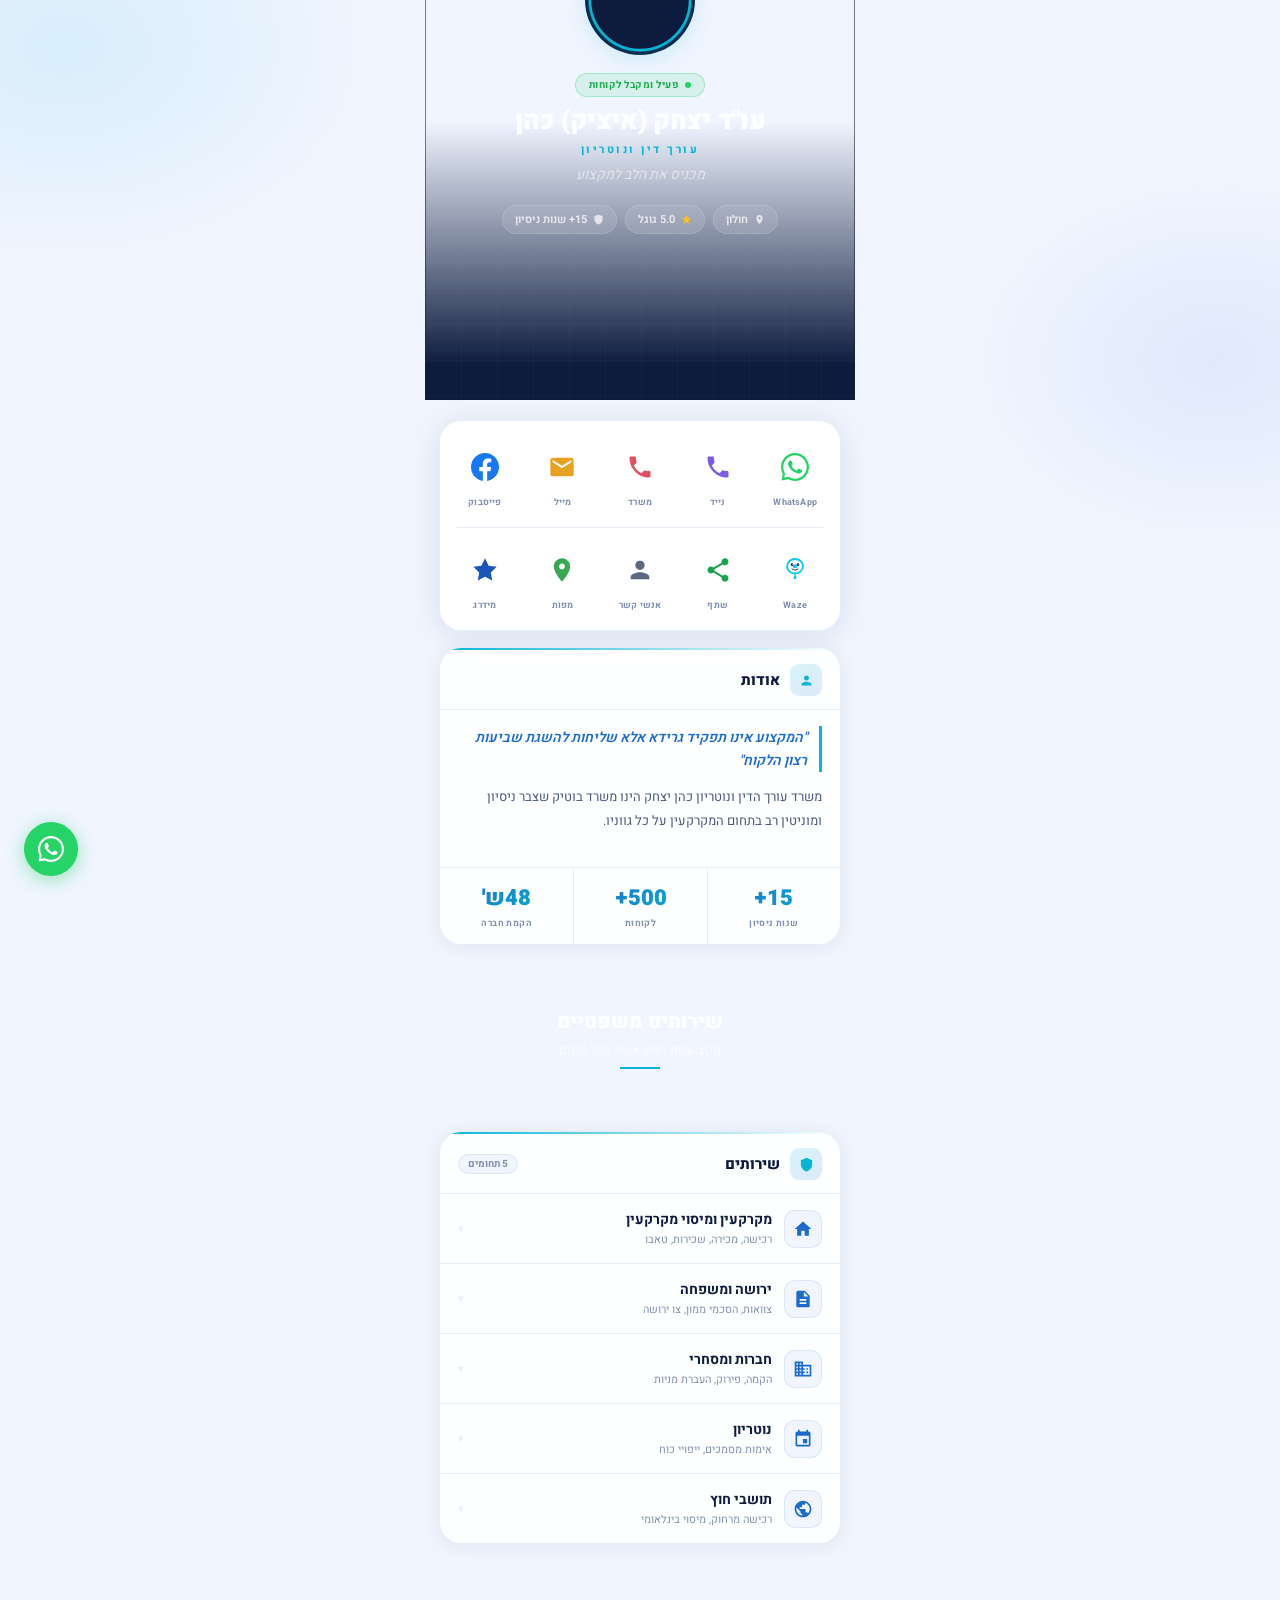
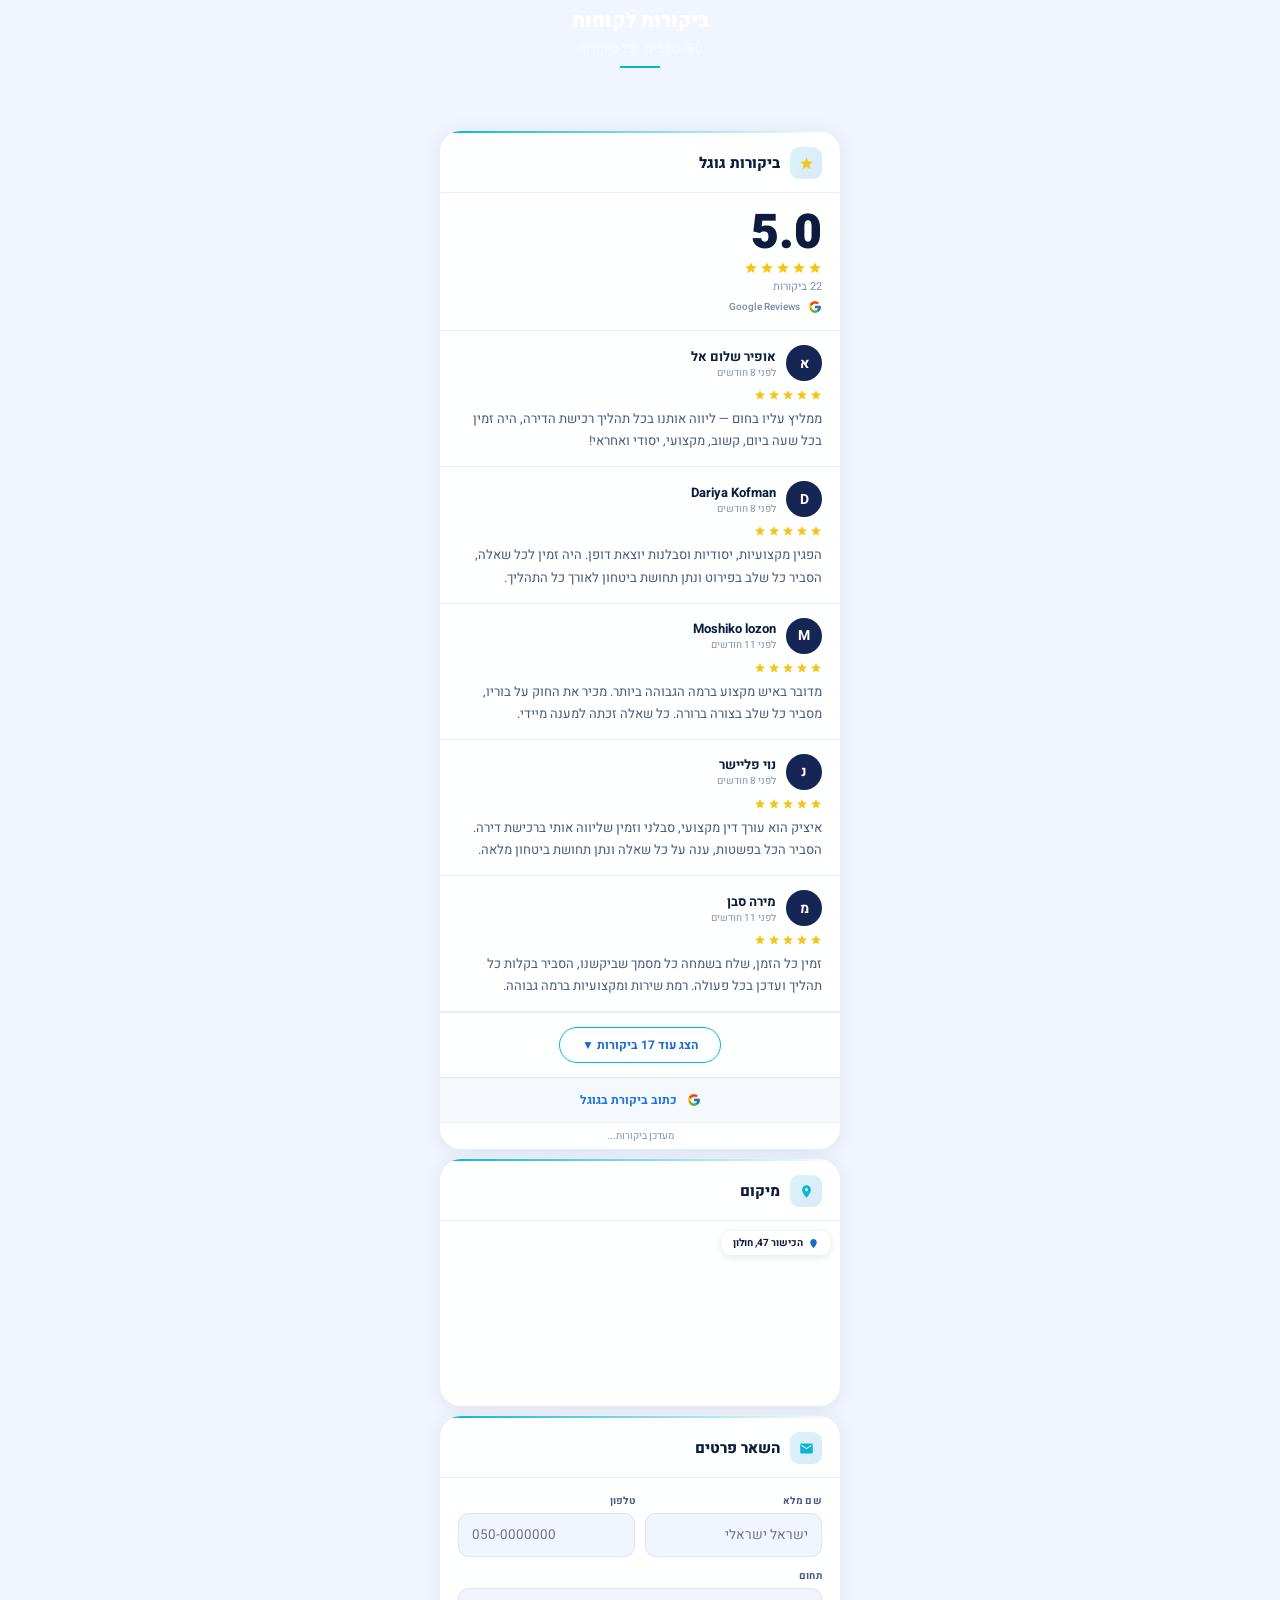
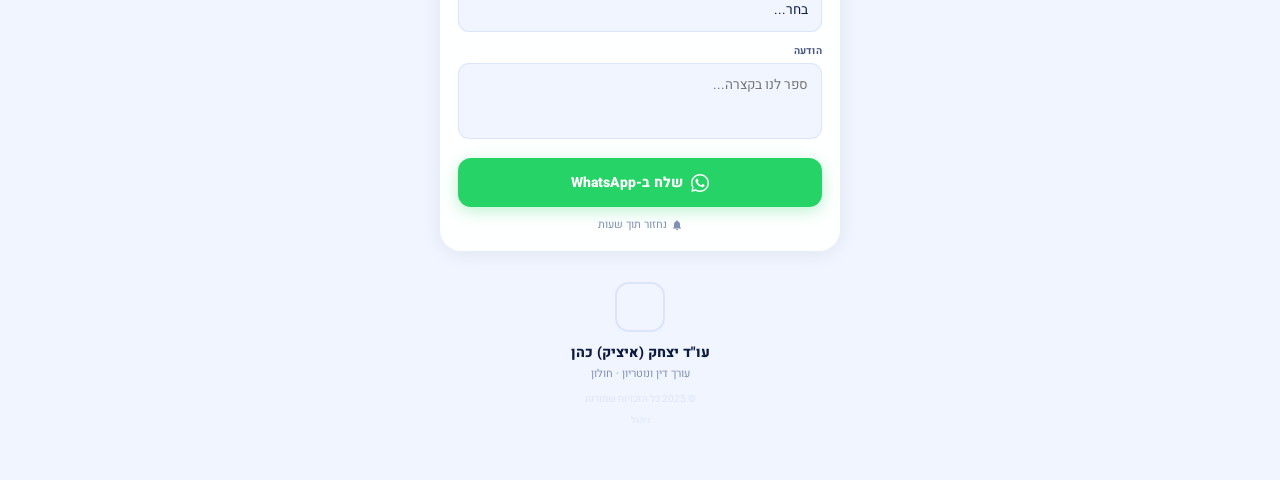
==== commit 6cc3a15d: "Add files via upload" ====
--- a/cohen-card/index.html
+++ b/cohen-card/index.html
@@ -207,11 +207,7 @@
     <div class="map-lbl"><svg viewBox="0 0 24 24"><path fill="var(--blue)" d="M12 2C8.13 2 5 5.13 5 9c0 5.25 7 13 7 13s7-7.75 7-13c0-3.87-3.13-7-7-7z"/></svg>הכישור 47, חולון</div>
     <iframe src="https://maps.google.com/maps?q=הכישור+47+חולון&output=embed&z=16" allowfullscreen loading="lazy"></iframe>
   </div>
-  <button class="map-nav" onclick="openWaze()">
-    <div class="mn-ico" style="background:#e0f7fa"><svg viewBox="0 0 100 120"><ellipse cx="50" cy="44" rx="38" ry="35" fill="#05c7f2"/><ellipse cx="50" cy="44" rx="30" ry="27" fill="#fff"/><circle cx="50" cy="44" r="9" fill="#05c7f2"/><path d="M50 73L43 96Q50 102 57 96Z" fill="#05c7f2"/><circle cx="37" cy="37" r="5.5" fill="#1a1a2e"/><circle cx="38.5" cy="35.5" r="2" fill="#fff"/><circle cx="63" cy="37" r="5.5" fill="#1a1a2e"/><circle cx="64.5" cy="35.5" r="2" fill="#fff"/><path d="M37 56Q50 67 63 56" stroke="#1a1a2e" stroke-width="3.5" fill="none" stroke-linecap="round"/></svg></div>
-    <div class="mn-t"><div class="mn-l">ניווט</div><div class="mn-v">פתח Waze למשרד</div></div>
-    <div class="mn-a"><svg viewBox="0 0 24 24" style="width:9px;height:9px"><path fill="var(--soft)" d="M15.41 16.59L10.83 12l4.58-4.59L14 6l-6 6 6 6z"/></svg></div>
-  </button>
+
 </div>
 
 <!-- ══ FORM ══ -->
--- a/cohen-card/css/style.css
+++ b/cohen-card/css/style.css
@@ -36,7 +36,7 @@
 .av-bg{position:absolute;inset:0;border-radius:50%;background:var(--navy);z-index:1;}
 .av-img-wrap{position:absolute;inset:5px;border-radius:50%;overflow:hidden;z-index:2;
   box-shadow:0 0 0 2px rgba(6,182,212,.4),0 4px 24px rgba(6,182,212,.25);}
-.av-img{width:100%;height:100%;object-fit:cover;object-position:top center;display:block;}
+.av-img{width:100%;height:100%;object-fit:cover;object-position:center center;display:block;}
 @keyframes spinRing{to{transform:rotate(360deg)}}
 
 /* ── HERO BODY ── */
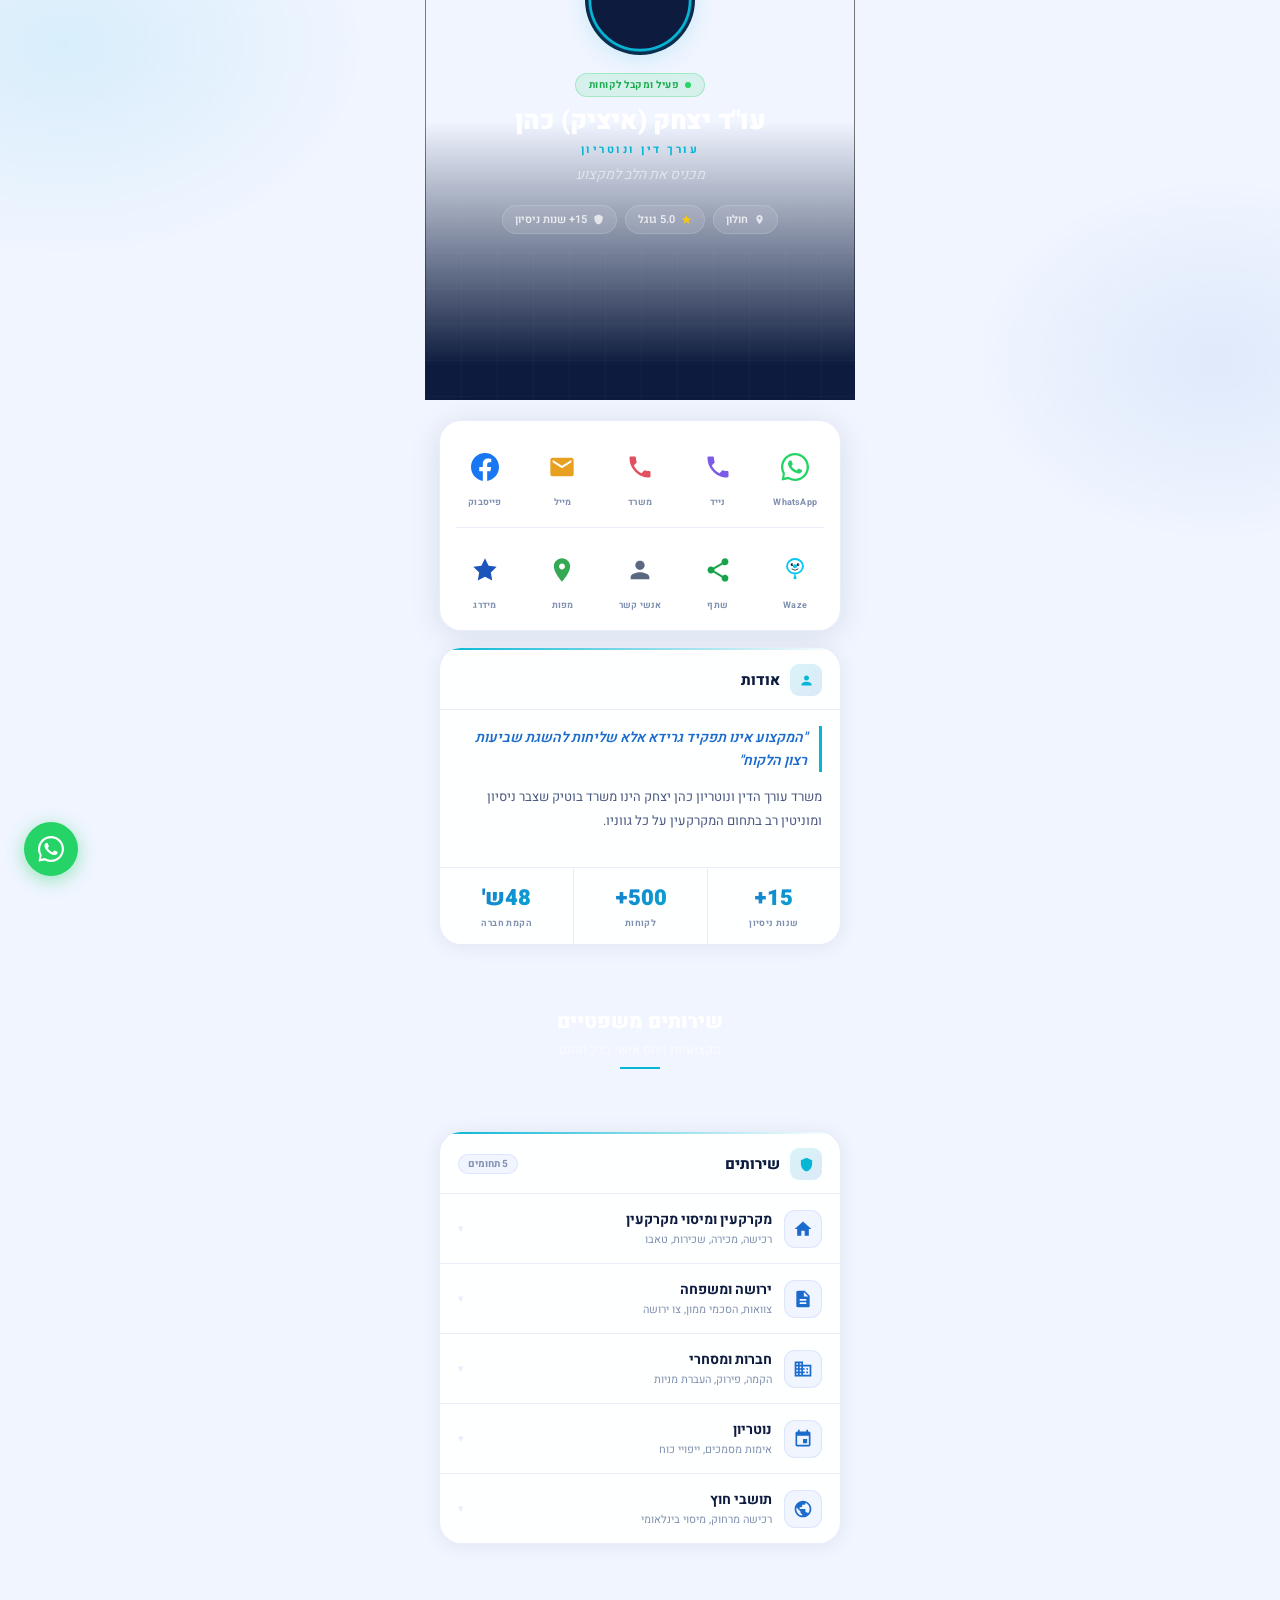
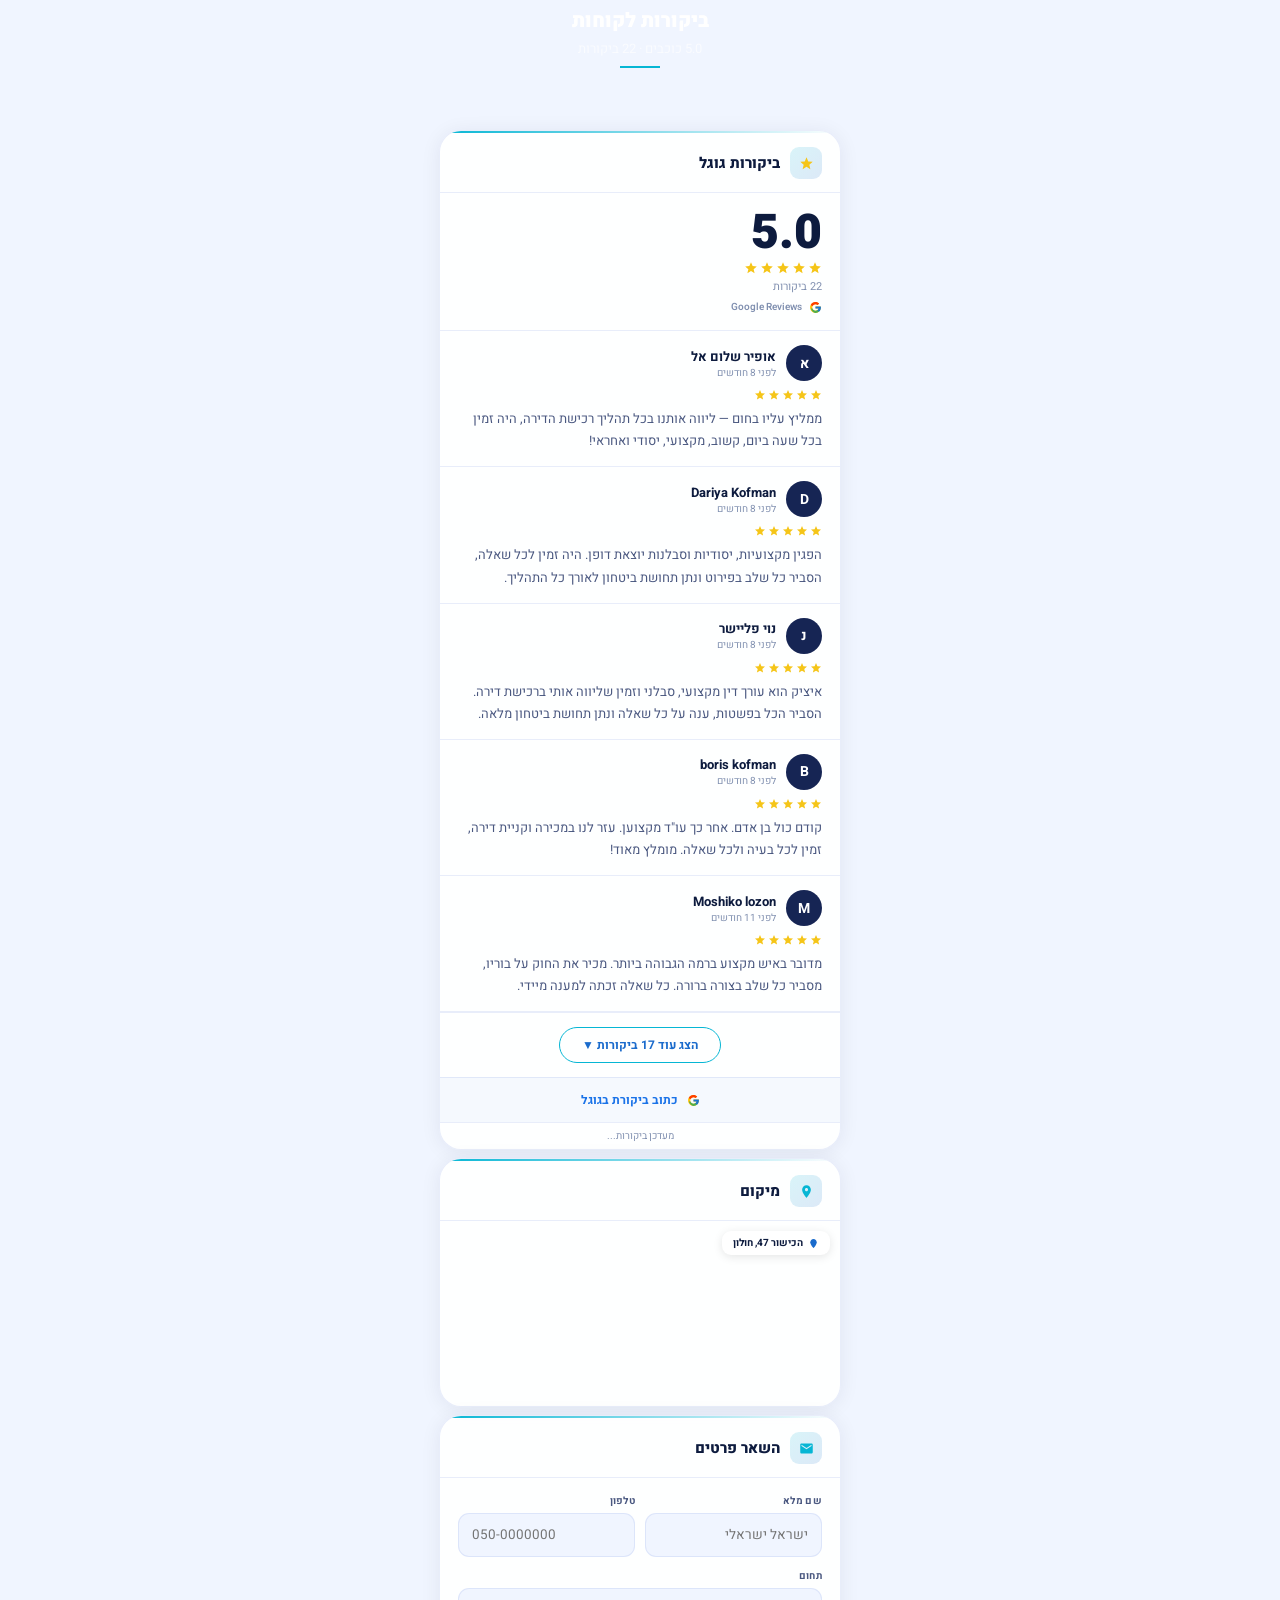
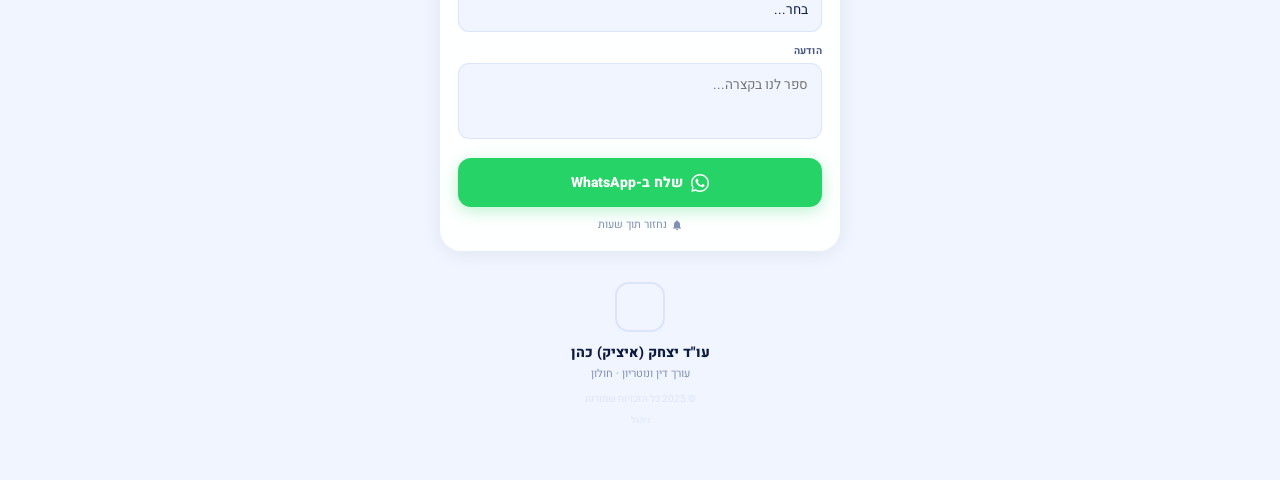
==== commit d4602a8a: "Add files via upload" ====
--- a/cohen-card/index.html
+++ b/cohen-card/index.html
@@ -34,6 +34,8 @@
         <img src="https://d-cards.co.il/wp-content/uploads/2023/09/cohen.jpg"
              alt="עו״ד יצחק כהן" class="av-img" id="avImg"
              onerror="this.style.display='none'">
+        <!-- gradient overlay so image edges blend into the circle -->
+        <div style="position:absolute;inset:0;border-radius:50%;background:radial-gradient(circle,transparent 45%,rgba(13,27,62,.55) 100%);pointer-events:none;z-index:1"></div>
       </div>
     </div>
   </div>
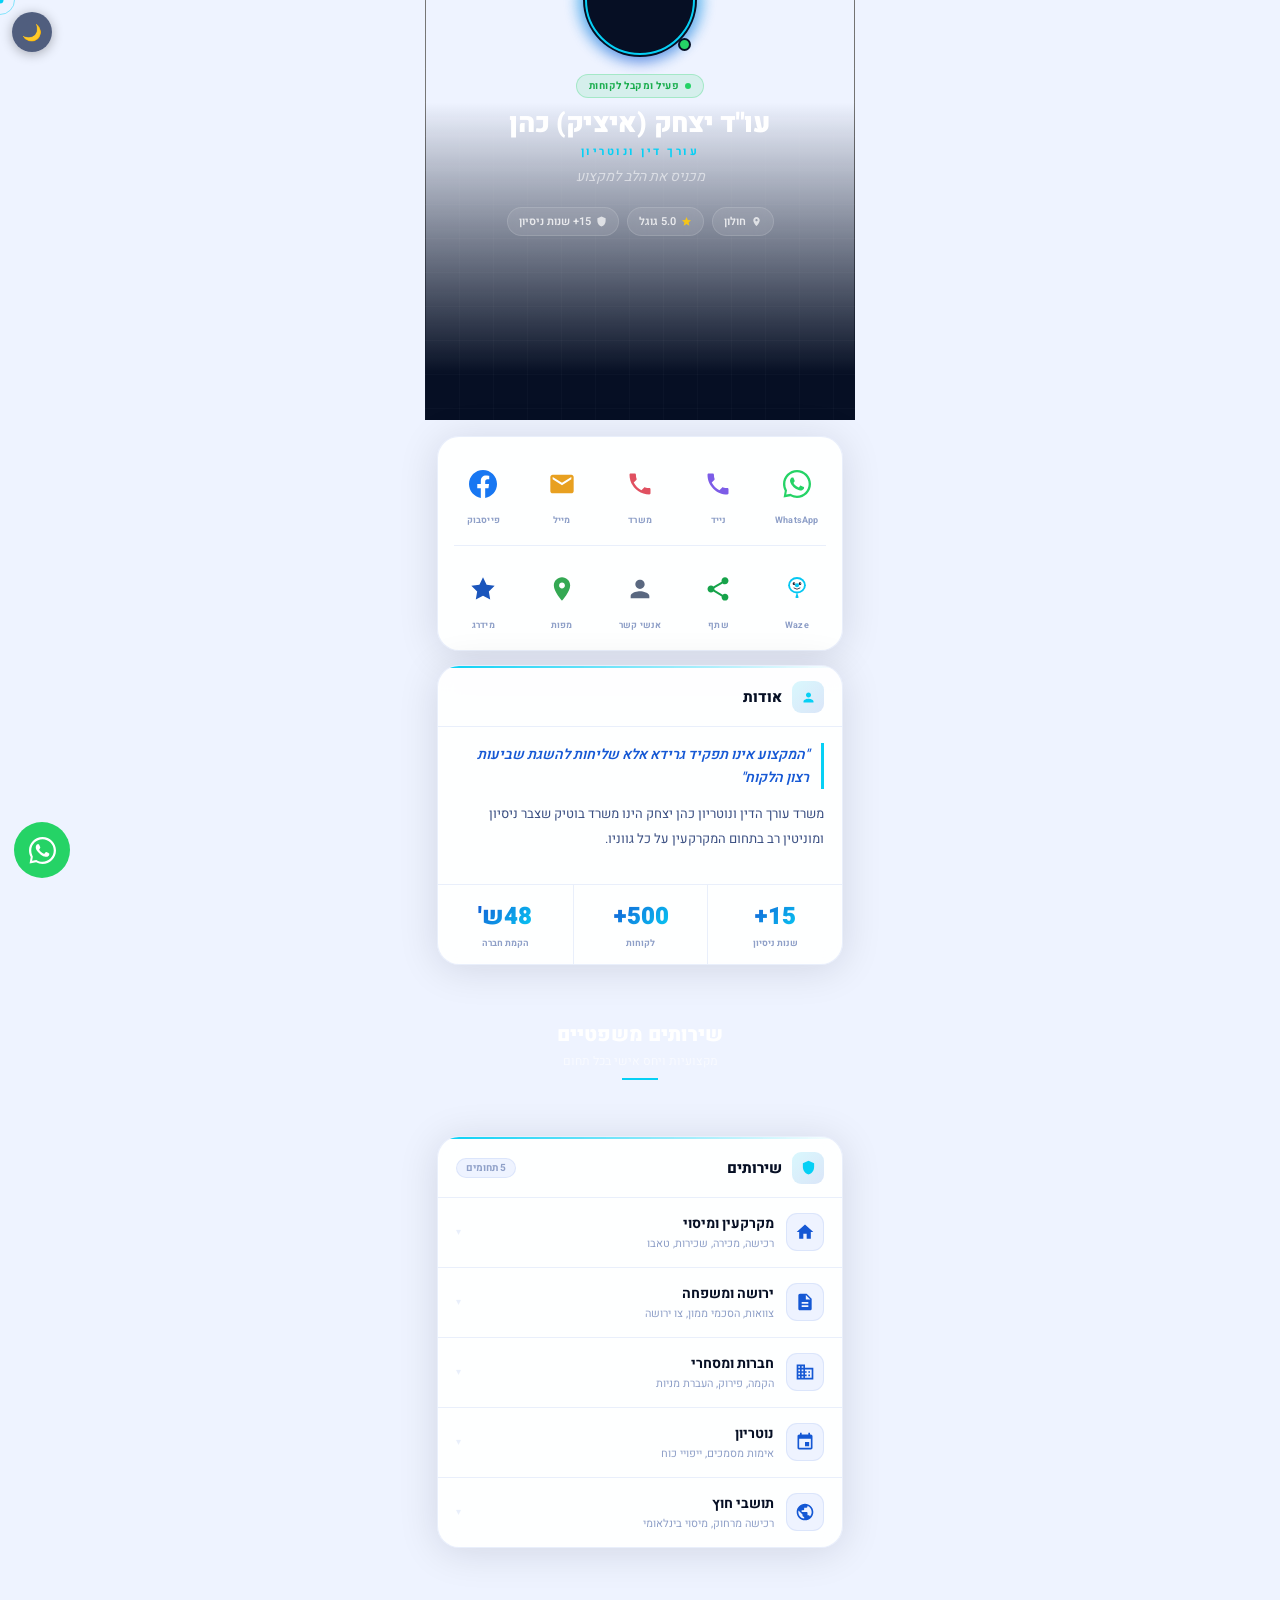
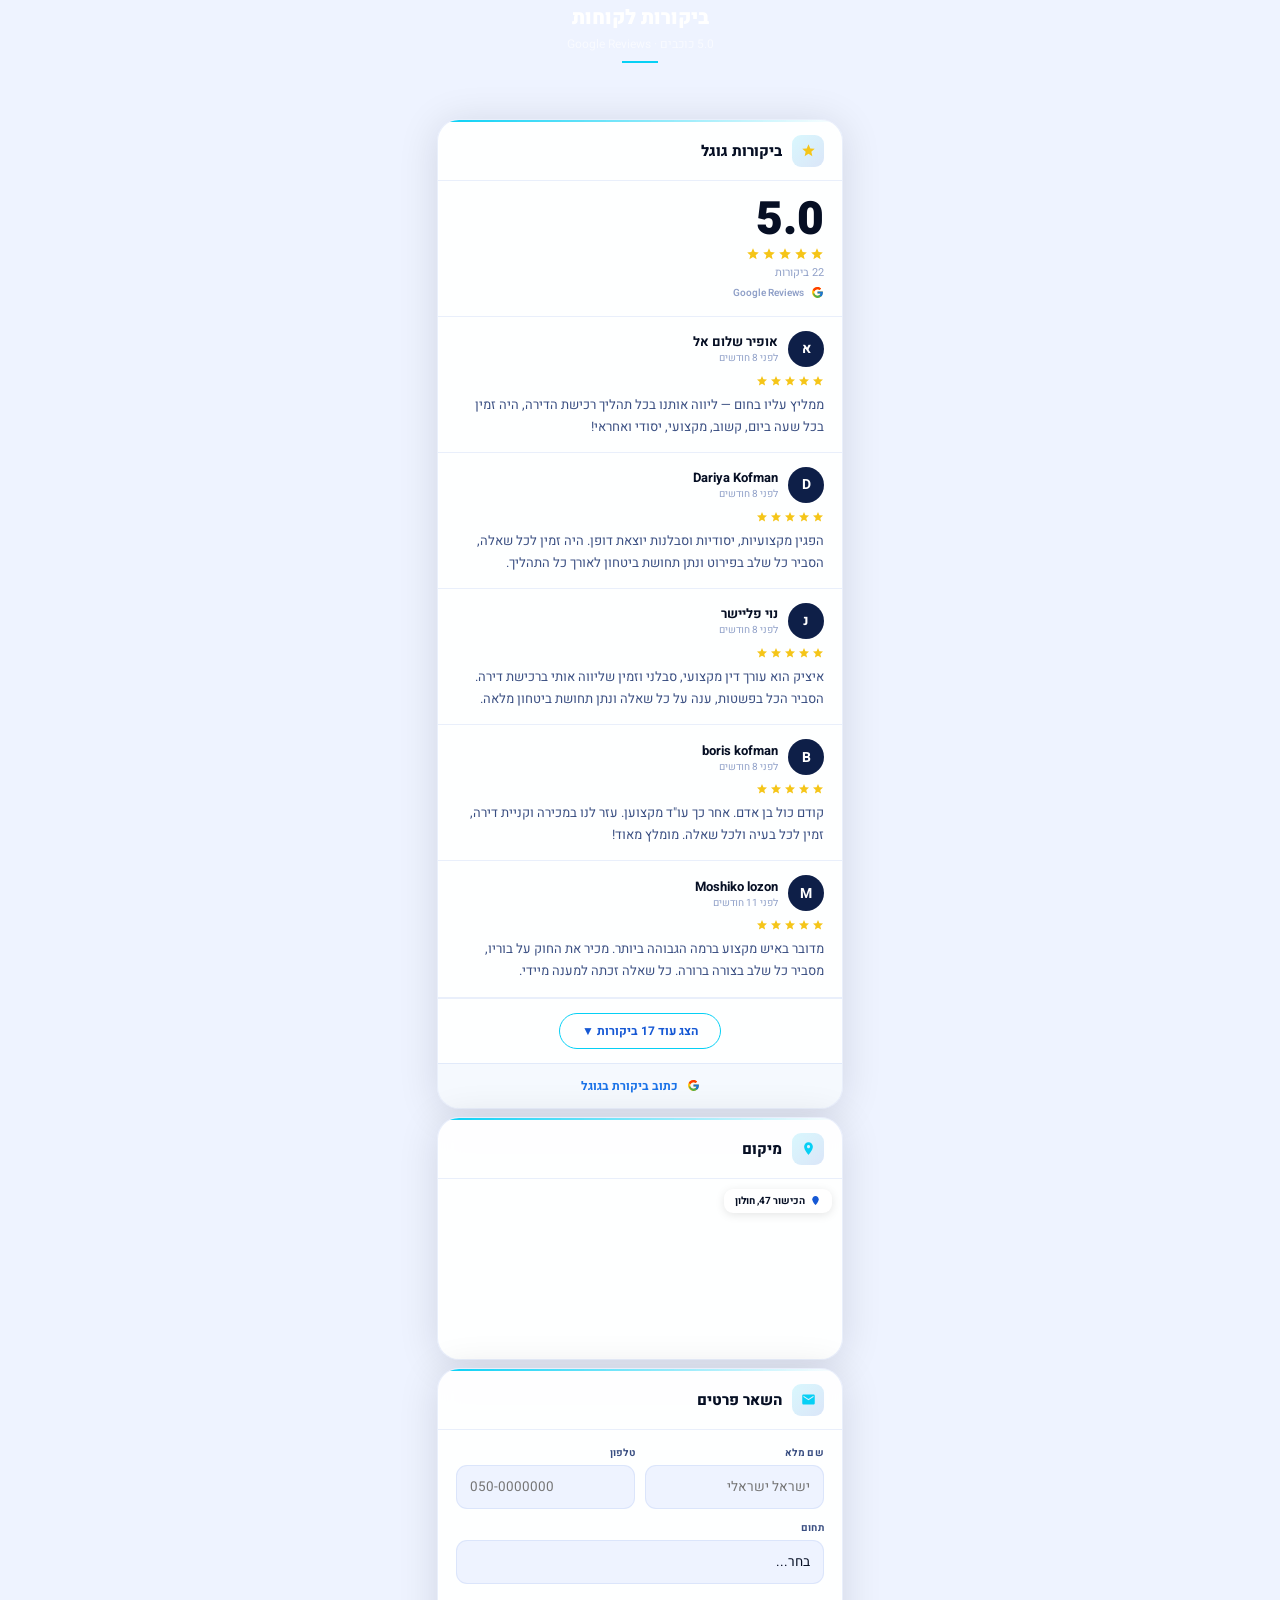
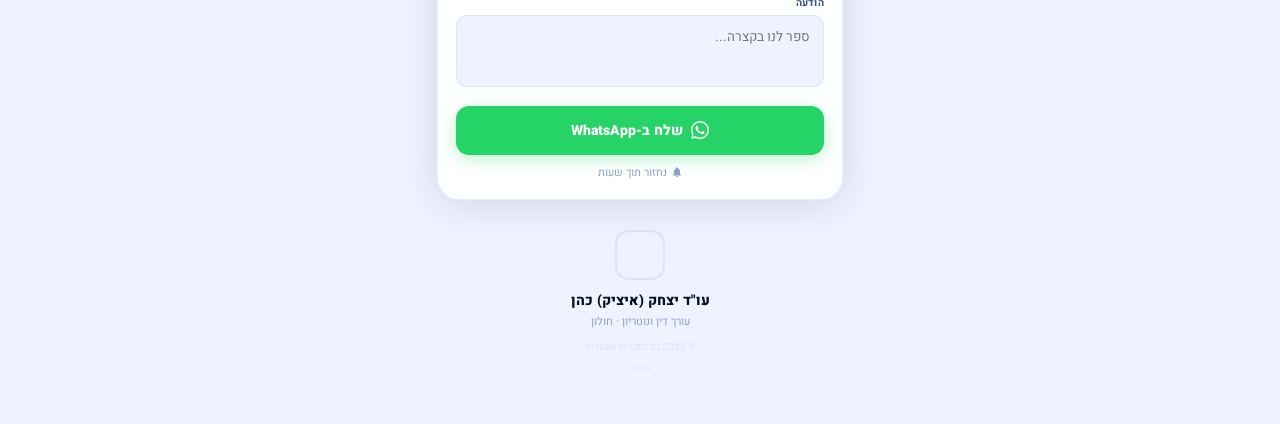
==== commit b9b381a6: "Add files via upload" ====
--- a/cohen-card/index.html
+++ b/cohen-card/index.html
@@ -3,123 +3,356 @@
 <head>
 <meta charset="UTF-8">
 <meta name="viewport" content="width=device-width,initial-scale=1,maximum-scale=1,user-scalable=no">
-<meta name="theme-color" content="#0d1b3e">
+<meta name="theme-color" content="#060f24">
 <title>עו"ד יצחק (איציק) כהן</title>
-<link rel="icon" id="favicon" type="image/png" href="https://d-cards.co.il/wp-content/uploads/2023/09/cohen.jpg">
+<link rel="icon" id="favicon" href="https://d-cards.co.il/wp-content/uploads/2023/09/cohen.jpg">
 <link href="https://fonts.googleapis.com/css2?family=Heebo:wght@300;400;500;600;700;800;900&display=swap" rel="stylesheet">
-<link rel="stylesheet" href="css/style.css">
-<link rel="stylesheet" href="css/admin.css">
+<style>
+:root{
+  --navy:#060f24;--navy2:#0e1f48;--blue:#1558d4;--cyan:#06d0f5;--cyan2:#22e5ff;
+  --white:#fff;--soft:#8fa0c8;--bg:#eef3ff;--card:rgba(255,255,255,.93);
+  --line:rgba(80,120,220,.12);--mid:#3a4f82;--wa:#25d366;--shadow:0 4px 40px rgba(6,15,36,.12);
+}
+[data-theme=dark]{
+  --bg:#060f24;--card:rgba(14,31,72,.92);--white:#e8eeff;--mid:#9eb0d8;
+  --soft:#5a7098;--line:rgba(100,150,255,.1);--navy:#0e1f48;--navy2:#162a5e;
+}
+*{margin:0;padding:0;box-sizing:border-box;-webkit-tap-highlight-color:transparent;}
+body{background:var(--bg);color:var(--navy);font-family:'Heebo',sans-serif;max-width:430px;margin:0 auto;min-height:100vh;overflow-x:hidden;transition:background .4s,color .4s;}
+
+/* CURSOR */
+.cur-dot{width:7px;height:7px;border-radius:50%;background:var(--cyan);position:fixed;top:0;left:0;pointer-events:none;z-index:99999;transform:translate(-50%,-50%);transition:transform .06s;}
+.cur-ring{width:30px;height:30px;border-radius:50%;border:1.5px solid rgba(6,208,245,.45);position:fixed;top:0;left:0;pointer-events:none;z-index:99998;transform:translate(-50%,-50%);transition:transform .16s ease,width .2s,height .2s;}
+.cur-ring.big{width:46px;height:46px;}
+@media(hover:none){.cur-dot,.cur-ring{display:none;}}
+
+/* PROGRESS */
+.pbar{position:fixed;top:0;left:0;height:3px;width:0;background:linear-gradient(to right,var(--cyan),var(--blue));z-index:9999;border-radius:0 2px 2px 0;transition:width .06s;}
+
+/* DM TOGGLE */
+.dm-btn{position:fixed;top:12px;left:12px;z-index:1000;width:40px;height:40px;border-radius:50%;border:none;background:rgba(14,31,72,.7);backdrop-filter:blur(12px);display:flex;align-items:center;justify-content:center;cursor:pointer;box-shadow:0 2px 12px rgba(0,0,0,.3);transition:transform .2s;font-size:16px;}
+.dm-btn:hover{transform:rotate(15deg) scale(1.1);}
+
+/* BTT */
+.btt{position:fixed;bottom:88px;left:14px;z-index:4000;width:42px;height:42px;border-radius:50%;border:none;background:rgba(14,31,72,.82);backdrop-filter:blur(10px);display:flex;align-items:center;justify-content:center;cursor:pointer;box-shadow:0 4px 16px rgba(0,0,0,.25);opacity:0;transform:translateY(10px);pointer-events:none;transition:opacity .3s,transform .3s;}
+.btt.show{opacity:1;transform:translateY(0);pointer-events:all;}
+
+/* SKELETON */
+.skel{background:linear-gradient(90deg,rgba(100,130,220,.07) 25%,rgba(100,130,220,.17) 50%,rgba(100,130,220,.07) 75%);background-size:400% 100%;animation:sk 1.4s ease infinite;border-radius:8px;}
+@keyframes sk{0%{background-position:100% 50%}100%{background-position:0 50%}}
+
+/* HERO */
+.hero{position:relative;overflow:hidden;z-index:1;min-height:420px;}
+.hero-px{position:absolute;inset:-60px 0 -60px;will-change:transform;}
+.hero-photo{width:100%;height:100%;display:block;object-fit:cover;object-position:center 20%;filter:brightness(.6) saturate(1.2);}
+.hero-grad{position:absolute;bottom:0;left:0;right:0;height:70%;background:linear-gradient(to top,var(--navy) 28%,transparent);}
+.hero::after{content:'';position:absolute;inset:0;pointer-events:none;background-image:linear-gradient(rgba(255,255,255,.025) 1px,transparent 1px),linear-gradient(90deg,rgba(255,255,255,.025) 1px,transparent 1px);background-size:34px 34px;}
+.particles{position:absolute;inset:0;pointer-events:none;overflow:hidden;}
+.particle{position:absolute;border-radius:50%;background:var(--cyan);animation:pf linear infinite;opacity:0;}
+@keyframes pf{0%{opacity:.25;transform:translateY(0) scale(1)}80%{opacity:.4}100%{opacity:0;transform:translateY(-220px) scale(.2)}}
+
+/* AVATAR — conic glow ring */
+.av-wrap{width:116px;height:116px;margin:-58px auto 0;position:relative;z-index:2;}
+.av-glow{position:absolute;inset:-4px;border-radius:50%;background:conic-gradient(from 0deg,#06d0f5,#1558d4,#06d0f5);animation:spinR 4s linear infinite;filter:blur(7px);opacity:.65;z-index:0;}
+.av-ring-svg{position:absolute;inset:0;width:116px;height:116px;animation:spinR 7s linear infinite;pointer-events:none;z-index:4;}
+.av-inner{position:absolute;inset:4px;border-radius:50%;overflow:hidden;z-index:2;background:var(--navy);box-shadow:0 0 0 3px var(--navy);}
+.av-img{width:100%;height:100%;object-fit:cover;object-position:center 20%;display:block;transition:opacity .6s;}
+/* radial edge fade */
+.av-inner::after{content:'';position:absolute;inset:0;border-radius:50%;background:radial-gradient(circle,transparent 50%,rgba(6,15,36,.7) 100%);z-index:3;pointer-events:none;}
+.av-online{position:absolute;bottom:7px;right:7px;z-index:5;width:13px;height:13px;border-radius:50%;background:var(--wa);border:2px solid var(--navy);animation:op 2s ease-in-out infinite;}
+@keyframes spinR{to{transform:rotate(360deg)}}
+@keyframes op{0%,100%{box-shadow:0 0 0 0 rgba(37,211,102,.6)}50%{box-shadow:0 0 0 6px rgba(37,211,102,0)}}
+
+.hero-body{padding:14px 20px 32px;text-align:center;position:relative;z-index:2;}
+.hero-status{display:inline-flex;align-items:center;gap:6px;background:rgba(37,211,102,.12);border:1px solid rgba(37,211,102,.28);border-radius:20px;padding:4px 12px;font-size:10px;font-weight:700;color:#1aad4e;letter-spacing:.5px;margin-bottom:10px;}
+.sdot{width:6px;height:6px;border-radius:50%;background:var(--wa);animation:op 2s infinite;}
+.hero-name{font-size:27px;font-weight:900;color:var(--white);letter-spacing:-.3px;line-height:1.15;margin-bottom:4px;animation:fu .5s .1s both;}
+.hero-role{font-size:11px;font-weight:700;color:var(--cyan);letter-spacing:2.5px;text-transform:uppercase;margin-bottom:6px;animation:fu .5s .2s both;}
+.hero-motto{font-size:14px;color:rgba(255,255,255,.55);font-style:italic;margin-bottom:20px;animation:fu .5s .3s both;}
+.hero-badges{display:flex;justify-content:center;gap:8px;flex-wrap:wrap;animation:fu .5s .4s both;}
+.hbadge{display:flex;align-items:center;gap:5px;background:rgba(255,255,255,.09);border:1px solid rgba(255,255,255,.13);border-radius:20px;padding:5px 11px;font-size:11px;font-weight:600;color:rgba(255,255,255,.8);backdrop-filter:blur(8px);}
+@keyframes fu{from{opacity:0;transform:translateY(16px)}to{opacity:1;transform:translateY(0)}}
+
+/* PARALLAX DIVIDERS */
+.pdiv{height:155px;position:relative;overflow:hidden;}
+.pdiv-bg{position:absolute;inset:-40px 0 -40px;will-change:transform;}
+.pdiv-bg img{width:100%;height:100%;object-fit:cover;filter:brightness(.38) saturate(1.2);}
+.pdiv-bg::after{content:'';position:absolute;inset:0;background:linear-gradient(135deg,rgba(6,15,36,.78),rgba(6,208,245,.14));}
+.pdiv-c{position:absolute;inset:0;display:flex;flex-direction:column;align-items:center;justify-content:center;z-index:2;text-align:center;padding:20px;}
+.pdiv-c h3{font-size:20px;font-weight:900;color:#fff;margin-bottom:3px;}
+.pdiv-c p{font-size:12px;color:rgba(255,255,255,.6);}
+.pdiv-line{width:36px;height:2px;background:var(--cyan);margin:8px auto 0;}
+
+/* ACTIONS */
+.actions{padding:16px 12px 6px;position:relative;z-index:1;animation:fu .5s .5s both;}
+.ac{background:var(--card);border-radius:22px;box-shadow:var(--shadow);border:1px solid var(--line);padding:16px 8px 12px;transition:background .4s;}
+.ag{display:grid;grid-template-columns:repeat(5,1fr);gap:4px;}
+.adivider{height:1px;background:var(--line);margin:12px 8px;}
+.ab{display:flex;flex-direction:column;align-items:center;gap:5px;border:none;background:none;cursor:pointer;padding:6px 2px;font-family:'Heebo',sans-serif;text-decoration:none;color:inherit;position:relative;transition:transform .22s cubic-bezier(.34,1.56,.64,1);}
+.ab::before{content:'';position:absolute;width:54px;height:54px;top:1px;left:50%;transform:translateX(-50%) scale(0);border-radius:15px;background:linear-gradient(135deg,rgba(6,208,245,.14),rgba(21,88,212,.11));transition:transform .25s cubic-bezier(.34,1.56,.64,1);pointer-events:none;}
+.ab:hover::before,.ab:active::before{transform:translateX(-50%) scale(1);}
+.ab:hover{transform:translateY(-5px) scale(1.05);}
+.ab:active{transform:scale(.85);}
+.ab-ico{width:50px;height:50px;display:flex;align-items:center;justify-content:center;position:relative;z-index:1;}
+.ab-ico svg{width:28px;height:28px;transition:transform .22s,filter .22s;}
+.ab:hover .ab-ico svg{transform:scale(1.2);filter:drop-shadow(0 3px 8px rgba(6,208,245,.4));}
+.ab-lbl{font-size:9px;color:var(--soft);font-weight:700;letter-spacing:.2px;white-space:nowrap;z-index:1;transition:color .2s;}
+.ab:hover .ab-lbl{color:var(--blue);}
+.ripple{position:absolute;border-radius:50%;background:rgba(6,208,245,.22);transform:scale(0);animation:rpl .5s ease-out;pointer-events:none;}
+@keyframes rpl{to{transform:scale(4);opacity:0}}
+
+/* SECTIONS */
+.sec{margin:8px 12px;background:var(--card);border-radius:22px;border:1px solid var(--line);box-shadow:var(--shadow);overflow:hidden;position:relative;z-index:1;backdrop-filter:blur(10px);opacity:0;transform:translateY(30px) scale(.97);transition:opacity .6s cubic-bezier(.16,1,.3,1),transform .6s cubic-bezier(.16,1,.3,1),box-shadow .3s,background .4s;}
+.sec.vis{opacity:1;transform:translateY(0) scale(1);}
+.sec:hover{box-shadow:0 12px 50px rgba(6,208,245,.12);}
+.sec::before{content:'';position:absolute;top:0;left:0;right:0;height:2px;background:linear-gradient(to right,var(--cyan),transparent);opacity:0;transition:opacity .5s;}
+.sec.vis::before{opacity:1;}
+.sh{display:flex;align-items:center;justify-content:space-between;padding:15px 18px 13px;border-bottom:1px solid var(--line);}
+.sh-l{display:flex;align-items:center;gap:10px;}
+.sh-icon{width:32px;height:32px;border-radius:9px;background:linear-gradient(135deg,rgba(6,208,245,.15),rgba(21,88,212,.15));display:flex;align-items:center;justify-content:center;}
+.sh-icon svg{width:15px;height:15px;}
+.sh-title{font-size:15px;font-weight:800;color:var(--navy);transition:color .3s;}
+[data-theme=dark] .sh-title{color:var(--white);}
+.sh-badge{font-size:10px;color:var(--soft);background:var(--bg);border:1px solid var(--line);padding:2px 9px;border-radius:20px;font-weight:700;transition:background .4s;}
+
+/* ABOUT */
+.ab-inner{padding:16px 18px 18px;}
+.ab-quote{font-size:14px;font-weight:600;color:var(--blue);line-height:1.65;border-right:3px solid var(--cyan);padding-right:12px;margin-bottom:13px;font-style:italic;}
+.ab-txt{font-size:13px;line-height:1.9;color:var(--mid);transition:color .3s;}
+.stats-row{display:grid;grid-template-columns:repeat(3,1fr);border-top:1px solid var(--line);margin-top:14px;}
+.sc{padding:14px 6px;text-align:center;border-left:1px solid var(--line);}
+.sc:last-child{border-left:none;}
+.sc:hover .sc-n{transform:scale(1.15);}
+.sc-n{font-size:24px;font-weight:900;background:linear-gradient(135deg,var(--blue),var(--cyan));-webkit-background-clip:text;-webkit-text-fill-color:transparent;background-clip:text;display:inline-block;transition:transform .2s cubic-bezier(.34,1.56,.64,1);}
+.sc-l{font-size:9px;color:var(--soft);margin-top:3px;font-weight:700;}
+
+/* SERVICES */
+.sv{border-bottom:1px solid var(--line);}
+.sv:last-child{border-bottom:none;}
+.sv-h{display:flex;align-items:center;gap:12px;padding:15px 18px;cursor:pointer;user-select:none;position:relative;overflow:hidden;transition:background .18s;}
+.sv-h::before{content:'';position:absolute;inset:0;background:linear-gradient(135deg,rgba(6,208,245,.07),rgba(21,88,212,.07));opacity:0;transition:opacity .2s;}
+.sv-h:active::before,.sv-h.open::before{opacity:1;}
+.sv-h.open .sv-nm{color:var(--cyan);}
+.sv-h.open .sv-ch{transform:rotate(180deg);color:var(--cyan);}
+.sv-ico{width:38px;height:38px;border-radius:11px;display:flex;align-items:center;justify-content:center;flex-shrink:0;background:var(--bg);border:1px solid var(--line);transition:all .25s;}
+.sv-ico svg{width:20px;height:20px;}
+.sv-h.open .sv-ico{background:linear-gradient(135deg,rgba(6,208,245,.15),rgba(21,88,212,.15));border-color:rgba(6,208,245,.3);}
+.sv-meta{flex:1;min-width:0;}
+.sv-nm{font-size:14px;font-weight:700;color:var(--navy);transition:color .2s;}
+[data-theme=dark] .sv-nm{color:var(--white);}
+.sv-hint{font-size:11px;color:var(--soft);margin-top:1px;white-space:nowrap;overflow:hidden;text-overflow:ellipsis;}
+.sv-ch{color:var(--line);font-size:10px;transition:all .3s cubic-bezier(.34,1.56,.64,1);flex-shrink:0;}
+.sv-body{max-height:0;overflow:hidden;transition:max-height .45s cubic-bezier(.4,0,.2,1);}
+.sv-body.open{max-height:700px;}
+.sv-inner{padding:4px 18px 18px;}
+.sv-list{list-style:none;margin-bottom:14px;display:flex;flex-direction:column;gap:8px;padding-top:12px;}
+.sv-list li{display:flex;align-items:flex-start;gap:8px;font-size:13px;color:var(--mid);line-height:1.65;}
+.li-dot{width:16px;height:16px;border-radius:50%;flex-shrink:0;margin-top:2px;background:linear-gradient(135deg,rgba(6,208,245,.15),rgba(21,88,212,.15));display:flex;align-items:center;justify-content:center;}
+.li-dot svg{width:8px;height:8px;}
+.sv-wa{display:flex;align-items:center;justify-content:center;gap:8px;width:100%;background:var(--wa);color:#fff;border:none;border-radius:13px;padding:12px;font-family:'Heebo',sans-serif;font-size:13px;font-weight:700;cursor:pointer;transition:all .2s;position:relative;overflow:hidden;box-shadow:0 4px 16px rgba(37,211,102,.3);}
+.sv-wa:hover{transform:translateY(-2px);box-shadow:0 8px 24px rgba(37,211,102,.45);}
+.sv-wa:active{transform:scale(.96);}
+.sv-wa svg{width:18px;height:18px;flex-shrink:0;}
+.sv-wa .wr{position:absolute;border-radius:50%;background:rgba(255,255,255,.28);width:0;height:0;left:50%;top:50%;transform:translate(-50%,-50%);animation:wr .6s ease-out;pointer-events:none;}
+@keyframes wr{to{width:300px;height:300px;opacity:0}}
+.sv-wa.ok{background:#16a34a;}
+.sv-wa.ok::after{content:'✓ נשלח!';position:absolute;inset:0;display:flex;align-items:center;justify-content:center;background:#16a34a;border-radius:13px;animation:sp .3s both;}
+@keyframes sp{from{transform:scale(.8);opacity:0}to{transform:scale(1);opacity:1}}
+
+/* REVIEWS */
+.rv-header{display:flex;align-items:flex-start;gap:14px;padding:16px 18px;border-bottom:1px solid var(--line);}
+.rv-score{font-size:46px;font-weight:900;color:var(--navy);line-height:1;transition:color .3s;}
+[data-theme=dark] .rv-score{color:var(--white);}
+.rv-stars-row{display:flex;gap:2px;margin-top:4px;}
+.rv-cnt{font-size:11px;color:var(--soft);margin-top:3px;}
+.rv-g-tag{display:flex;align-items:center;gap:4px;margin-top:5px;font-size:10px;color:var(--soft);font-weight:600;}
+.rv-item{padding:14px 18px;border-bottom:1px solid var(--line);transition:background .2s;}
+.rv-item:last-of-type{border-bottom:none;}
+.rv-item:hover{background:rgba(6,208,245,.04);}
+.rv-top{display:flex;align-items:center;gap:10px;margin-bottom:8px;}
+.rv-av{width:36px;height:36px;border-radius:50%;overflow:hidden;flex-shrink:0;background:var(--navy2);display:flex;align-items:center;justify-content:center;font-size:14px;font-weight:700;color:white;transition:transform .2s cubic-bezier(.34,1.56,.64,1);}
+.rv-item:hover .rv-av{transform:scale(1.1);}
+.rv-av img{width:100%;height:100%;object-fit:cover;display:block;}
+.rv-nm{font-size:13px;font-weight:700;transition:color .3s;}
+[data-theme=dark] .rv-nm{color:var(--white);}
+.rv-dt{font-size:10px;color:var(--soft);}
+.rv-s{display:flex;gap:2px;margin-bottom:7px;}
+.rv-txt{font-size:13px;color:var(--mid);line-height:1.7;}
+.rv-add{display:flex;align-items:center;justify-content:center;gap:6px;padding:13px;background:rgba(26,115,232,.04);border-top:1px solid var(--line);text-decoration:none;font-size:12px;color:#1a73e8;font-weight:700;transition:background .2s;}
+.rv-add:hover{background:rgba(26,115,232,.08);}
+.rv-more-wrap{text-align:center;padding:14px;border-top:1px solid var(--line);}
+.rv-more-btn{background:none;border:1.5px solid var(--cyan);color:var(--blue);border-radius:22px;padding:8px 24px;font-family:'Heebo',sans-serif;font-size:12px;font-weight:700;cursor:pointer;transition:all .25s cubic-bezier(.34,1.56,.64,1);}
+.rv-more-btn:hover{background:var(--cyan);color:#fff;transform:scale(1.06);}
+
+/* MAP */
+.map-wrap{position:relative;}
+.map-lbl{position:absolute;top:10px;right:10px;z-index:2;background:var(--white);padding:5px 11px;border-radius:9px;font-size:10px;font-weight:700;color:var(--navy);box-shadow:0 2px 10px rgba(0,0,0,.1);pointer-events:none;display:flex;align-items:center;gap:5px;}
+.map-wrap iframe{width:100%;height:180px;border:none;display:block;filter:saturate(.75);transition:filter .4s;}
+.map-wrap:hover iframe{filter:none;}
+
+/* FORM */
+.form-body{padding:16px 18px 18px;}
+.fg{margin-bottom:12px;}
+.fg label{display:block;font-size:10px;font-weight:700;color:var(--mid);margin-bottom:5px;letter-spacing:.3px;}
+.fg input,.fg select,.fg textarea{width:100%;background:var(--bg);border:1.5px solid var(--line);color:var(--navy);padding:11px 13px;border-radius:11px;font-family:'Heebo',sans-serif;font-size:13.5px;outline:none;transition:all .2s;appearance:none;}
+.fg input:focus,.fg select:focus,.fg textarea:focus{border-color:var(--cyan);background:var(--white);box-shadow:0 0 0 3px rgba(6,208,245,.13);transform:translateY(-1px);}
+.fg textarea{height:72px;resize:none;}
+.fg-row{display:grid;grid-template-columns:1fr 1fr;gap:10px;}
+.form-submit{width:100%;background:var(--wa);color:#fff;border:none;border-radius:13px;padding:14px;font-family:'Heebo',sans-serif;font-size:14px;font-weight:800;cursor:pointer;display:flex;align-items:center;justify-content:center;gap:8px;transition:all .2s;box-shadow:0 4px 16px rgba(37,211,102,.3);position:relative;overflow:hidden;}
+.form-submit:hover{transform:translateY(-2px);box-shadow:0 8px 24px rgba(37,211,102,.45);}
+.form-submit svg{width:18px;height:18px;flex-shrink:0;transition:transform .3s;}
+.form-submit:hover svg{transform:rotate(-12deg) scale(1.15);}
+.form-note{text-align:center;font-size:11px;color:var(--soft);margin-top:9px;display:flex;align-items:center;justify-content:center;gap:4px;}
+
+/* FOOTER */
+.footer{text-align:center;padding:22px 20px 46px;position:relative;z-index:1;}
+.footer-av{width:50px;height:50px;border-radius:14px;overflow:hidden;margin:0 auto 10px;border:2px solid var(--line);}
+.footer-av img{width:100%;height:100%;object-fit:cover;}
+.footer-nm{font-size:14px;font-weight:800;color:var(--navy);margin-bottom:2px;transition:color .3s;}
+[data-theme=dark] .footer-nm{color:var(--white);}
+.footer-sub{font-size:11px;color:var(--soft);}
+.footer-copy{font-size:10px;color:var(--line);margin-top:10px;}
+.footer-adm{font-size:9px;color:var(--line);text-decoration:none;display:inline-block;margin-top:6px;}
+
+/* FAB */
+.fab-wa{position:fixed;bottom:22px;left:14px;width:56px;height:56px;border-radius:50%;background:var(--wa);display:flex;align-items:center;justify-content:center;border:none;cursor:pointer;z-index:5000;animation:fabp 2.8s ease-in-out infinite;transition:transform .2s cubic-bezier(.34,1.56,.64,1);}
+.fab-wa svg{width:27px;height:27px;}
+.fab-wa:hover{transform:scale(1.12);}
+.fab-wa:active{transform:scale(.9);}
+@keyframes fabp{0%,100%{box-shadow:0 4px 20px rgba(37,211,102,.45)}50%{box-shadow:0 4px 32px rgba(37,211,102,.75),0 0 0 10px rgba(37,211,102,.07)}}
+
+/* TOAST */
+.toast{position:fixed;bottom:18px;left:50%;transform:translateX(-50%) translateY(60px);background:var(--navy2);color:#fff;padding:11px 22px;border-radius:26px;font-size:12px;font-weight:600;z-index:9999;opacity:0;transition:all .35s cubic-bezier(.34,1.56,.64,1);white-space:nowrap;pointer-events:none;box-shadow:0 4px 20px rgba(6,15,36,.3);}
+.toast.on{transform:translateX(-50%) translateY(0);opacity:1;}
+
+/* ADMIN */
+#adm-ov{position:fixed;inset:0;background:rgba(0,0,0,.88);z-index:9000;display:none;align-items:center;justify-content:center;padding:16px;}
+#adm-ov.open{display:flex;}
+.adm-lw{width:100%;max-width:340px;text-align:center;}
+.adm-lw input[type=password]{width:100%;background:#1f2937;border:1.5px solid #374151;color:#e5e7eb;padding:12px 16px;border-radius:12px;font-family:'Heebo',sans-serif;font-size:15px;outline:none;text-align:center;letter-spacing:3px;margin-bottom:10px;direction:ltr;}
+.adm-lw input[type=password]:focus{border-color:#3b82f6;}
+.adm-lb{width:100%;background:#3b82f6;color:#fff;border:none;border-radius:12px;padding:13px;font-family:'Heebo',sans-serif;font-weight:700;font-size:14px;cursor:pointer;}
+.adm-cancel{width:100%;background:none;border:none;color:#6b7280;font-family:'Heebo',sans-serif;font-size:12px;cursor:pointer;margin-top:10px;padding:8px;}
+.adm-err{color:#ef4444;font-size:12px;display:none;margin-bottom:8px;}
+#adm-box{background:#111827;color:#e5e7eb;font-family:'Heebo',sans-serif;width:100%;max-width:420px;max-height:92vh;overflow-y:auto;border-radius:20px;border:1px solid rgba(255,255,255,.1);display:none;}
+.adm-hdr{display:flex;align-items:center;justify-content:space-between;padding:18px 22px 14px;border-bottom:1px solid #1f2937;position:sticky;top:0;background:#111827;z-index:1;}
+.adm-hdr h3{font-size:15px;font-weight:800;}
+.adm-x{width:30px;height:30px;border-radius:50%;background:#1f2937;border:none;color:#9ca3af;cursor:pointer;font-size:13px;display:flex;align-items:center;justify-content:center;}
+.adm-tabs{display:flex;overflow-x:auto;border-bottom:1px solid #1f2937;padding:0 8px;}
+.adm-tabs::-webkit-scrollbar{height:0;}
+.adm-tab{padding:10px 13px;font-size:10px;font-weight:700;letter-spacing:.5px;text-transform:uppercase;color:#6b7280;border:none;background:none;cursor:pointer;white-space:nowrap;border-bottom:2px solid transparent;margin-bottom:-1px;font-family:'Heebo',sans-serif;transition:all .2s;}
+.adm-tab.on{color:#3b82f6;border-bottom-color:#3b82f6;}
+.adm-body{padding:18px 20px 26px;}
+.adm-panel{display:none;}
+.adm-panel.on{display:block;}
+.afl{font-size:9px;font-weight:700;letter-spacing:1.5px;text-transform:uppercase;color:#60a5fa;margin-bottom:5px;display:block;margin-top:14px;}
+.afl:first-child{margin-top:0;}
+.afi{width:100%;background:#1f2937;border:1.5px solid #374151;color:#e5e7eb;padding:10px 13px;border-radius:10px;font-family:'Heebo',sans-serif;font-size:13px;outline:none;transition:border-color .2s;}
+.afi:focus{border-color:#3b82f6;}
+textarea.afi{height:68px;resize:none;}
+.afrow{display:grid;grid-template-columns:1fr 1fr;gap:10px;}
+.adm-sec{font-size:12px;font-weight:700;color:#f9fafb;margin:20px 0 10px;padding-bottom:6px;border-bottom:1px solid #1f2937;}
+.adm-sec:first-child{margin-top:0;}
+.adm-btn{display:inline-flex;align-items:center;gap:6px;padding:9px 16px;border-radius:10px;font-family:'Heebo',sans-serif;font-size:12px;font-weight:700;cursor:pointer;border:none;transition:all .2s;margin-top:12px;}
+.adm-btn.blue{background:#3b82f6;color:#fff;}
+.adm-btn.blue:hover{background:#2563eb;}
+.adm-btn.green{background:rgba(34,197,94,.15);color:#22c55e;border:1px solid rgba(34,197,94,.2);}
+.adm-btn.red{background:rgba(239,68,68,.12);color:#ef4444;border:1px solid rgba(239,68,68,.2);}
+.adm-btns{display:flex;gap:8px;flex-wrap:wrap;margin-top:12px;}
+.adm-fb-status{background:#172554;border:1px solid #1e40af;border-radius:10px;padding:10px 12px;font-size:11px;color:#93c5fd;line-height:1.7;margin-bottom:12px;}
+.img-zone{border:2px dashed #374151;border-radius:12px;padding:22px;text-align:center;cursor:pointer;transition:all .2s;position:relative;margin-top:8px;}
+.img-zone:hover{border-color:#3b82f6;background:rgba(59,130,246,.05);}
+.img-zone input[type=file]{position:absolute;inset:0;opacity:0;cursor:pointer;width:100%;height:100%;}
+.img-zone svg{margin:0 auto 8px;display:block;}
+.img-zone p{font-size:12px;color:#9ca3af;margin:0;}
+.img-zone .sub{font-size:10px;color:#6b7280;margin-top:4px;}
+.img-preview{width:100%;height:110px;object-fit:cover;border-radius:10px;display:none;margin-top:8px;}
+.img-preview.show{display:block;}
+.avatar-preview{width:70px;height:70px;border-radius:50%;object-fit:cover;display:none;margin:8px auto 0;border:2px solid #374151;}
+.avatar-preview.show{display:block;}
+.adm-rv-item{background:#1f2937;border-radius:10px;padding:12px;margin-bottom:8px;display:flex;gap:10px;}
+.adm-rv-av{width:34px;height:34px;border-radius:50%;overflow:hidden;flex-shrink:0;background:#374151;display:flex;align-items:center;justify-content:center;font-weight:700;font-size:13px;color:#e5e7eb;}
+.adm-rv-av img{width:100%;height:100%;object-fit:cover;}
+.adm-rv-body{flex:1;min-width:0;}
+.adm-rv-name{font-size:12px;font-weight:700;margin-bottom:2px;}
+.adm-rv-date{font-size:10px;color:#9ca3af;}
+.adm-rv-text{font-size:11px;color:#9ca3af;overflow:hidden;text-overflow:ellipsis;white-space:nowrap;}
+.adm-rv-del{background:rgba(239,68,68,.12);border:1px solid rgba(239,68,68,.2);color:#ef4444;border-radius:8px;padding:4px 8px;font-size:10px;cursor:pointer;flex-shrink:0;font-family:'Heebo',sans-serif;font-weight:700;align-self:flex-start;}
+.adm-color-row{display:flex;align-items:center;justify-content:space-between;padding:10px 0;border-bottom:1px solid rgba(255,255,255,.05);}
+.adm-color-row:last-child{border-bottom:none;}
+.adm-color-row label{font-size:13px;}
+.adm-color-sw{width:36px;height:28px;border-radius:8px;overflow:hidden;border:1px solid #374151;}
+.adm-color-sw input[type=color]{width:50px;height:40px;border:none;cursor:pointer;transform:translate(-7px,-6px);}
+#adm-toast{position:fixed;bottom:80px;left:50%;transform:translateX(-50%) translateY(40px);background:#1e293b;color:#e5e7eb;border:1px solid #334155;border-right:3px solid #3b82f6;padding:10px 20px;border-radius:20px;font-size:12px;font-weight:600;z-index:9999;opacity:0;transition:all .3s;white-space:nowrap;pointer-events:none;}
+#adm-toast.show{transform:translateX(-50%) translateY(0);opacity:1;}
+</style>
 </head>
 <body>
 
-<div class="prog" id="prog"></div>
-
-<!-- ══ HERO ══ -->
-<div class="hero" id="hero">
-  <div class="hero-parallax" id="heroPx">
-    <img src="https://d-cards.co.il/wp-content/uploads/2023/09/cohen.jpg"
-         alt="" class="hero-photo" id="heroPhoto">
-    <div class="hero-photo-grad"></div>
-  </div>
-  <div class="hero-particles" id="particles"></div>
-
-  <div style="text-align:center;position:relative;z-index:2;">
+<div class="cur-dot" id="curDot"></div>
+<div class="cur-ring" id="curRing"></div>
+<div class="pbar" id="pbar"></div>
+<button class="dm-btn" id="dmBtn">🌙</button>
+<button class="btt" id="bttBtn" onclick="window.scrollTo({top:0,behavior:'smooth'})">
+  <svg width="18" height="18" viewBox="0 0 24 24" fill="none" stroke="rgba(255,255,255,.9)" stroke-width="2.5" stroke-linecap="round"><path d="M12 19V5M5 12l7-7 7 7"/></svg>
+</button>
+
+<!-- HERO -->
+<div class="hero">
+  <div class="hero-px" id="heroPx">
+    <img src="https://d-cards.co.il/wp-content/uploads/2023/09/cohen.jpg" class="hero-photo" id="heroPhoto" alt="">
+    <div class="hero-grad"></div>
+  </div>
+  <div class="particles" id="particles"></div>
+  <div style="text-align:center;position:relative;z-index:2">
     <div class="av-wrap">
-      <svg class="av-ring-svg" viewBox="0 0 110 110">
-        <circle cx="55" cy="55" r="50" fill="none" stroke="#06b6d4"
-          stroke-width="2.5" stroke-linecap="round" stroke-dasharray="200 114"/>
+      <div class="av-glow"></div>
+      <svg class="av-ring-svg" viewBox="0 0 116 116" style="position:absolute;inset:0;width:116px;height:116px;animation:spinR 7s linear infinite;z-index:4">
+        <circle cx="58" cy="58" r="54" fill="none" stroke="#06d0f5" stroke-width="2" stroke-linecap="round" stroke-dasharray="175 163"/>
       </svg>
-      <div class="av-bg"></div>
-      <div class="av-img-wrap">
-        <img src="https://d-cards.co.il/wp-content/uploads/2023/09/cohen.jpg"
-             alt="עו״ד יצחק כהן" class="av-img" id="avImg"
-             onerror="this.style.display='none'">
-        <!-- gradient overlay so image edges blend into the circle -->
-        <div style="position:absolute;inset:0;border-radius:50%;background:radial-gradient(circle,transparent 45%,rgba(13,27,62,.55) 100%);pointer-events:none;z-index:1"></div>
+      <div class="av-inner">
+        <img src="https://d-cards.co.il/wp-content/uploads/2023/09/cohen.jpg" class="av-img" id="avImg" alt="" onerror="this.style.display='none'">
       </div>
+      <div class="av-online"></div>
     </div>
   </div>
-
   <div class="hero-body">
-    <div class="status"><div class="status-dot"></div>פעיל ומקבל לקוחות</div>
+    <div class="hero-status"><div class="sdot"></div>פעיל ומקבל לקוחות</div>
     <h1 class="hero-name" id="heroName">עו"ד יצחק (איציק) כהן</h1>
     <div class="hero-role" id="heroRole">עורך דין ונוטריון</div>
     <div class="hero-motto" id="heroMotto">מכניס את הלב למקצוע</div>
     <div class="hero-badges">
-      <div class="hbadge">
-        <svg width="11" height="11" viewBox="0 0 24 24"><path fill="rgba(255,255,255,.7)" d="M12 2C8.13 2 5 5.13 5 9c0 5.25 7 13 7 13s7-7.75 7-13c0-3.87-3.13-7-7-7zm0 9.5c-1.38 0-2.5-1.12-2.5-2.5s1.12-2.5 2.5-2.5 2.5 1.12 2.5 2.5-1.12 2.5-2.5 2.5z"/></svg>
-        חולון
-      </div>
-      <div class="hbadge">
-        <svg width="11" height="11" viewBox="0 0 24 24"><path fill="#f5c518" d="M12 17.27L18.18 21l-1.64-7.03L22 9.24l-7.19-.61L12 2 9.19 8.63 2 9.24l5.46 4.73L5.82 21z"/></svg>
-        5.0 גוגל
-      </div>
-      <div class="hbadge">
-        <svg width="11" height="11" viewBox="0 0 24 24"><path fill="rgba(255,255,255,.7)" d="M12 1L3 5v6c0 5.55 3.84 10.74 9 12 5.16-1.26 9-6.45 9-12V5l-9-4z"/></svg>
-        15+ שנות ניסיון
-      </div>
+      <div class="hbadge"><svg width="11" height="11" viewBox="0 0 24 24"><path fill="rgba(255,255,255,.7)" d="M12 2C8.13 2 5 5.13 5 9c0 5.25 7 13 7 13s7-7.75 7-13c0-3.87-3.13-7-7-7zm0 9.5c-1.38 0-2.5-1.12-2.5-2.5s1.12-2.5 2.5-2.5 2.5 1.12 2.5 2.5-1.12 2.5-2.5 2.5z"/></svg>חולון</div>
+      <div class="hbadge"><svg width="11" height="11" viewBox="0 0 24 24"><path fill="#f5c518" d="M12 17.27L18.18 21l-1.64-7.03L22 9.24l-7.19-.61L12 2 9.19 8.63 2 9.24l5.46 4.73L5.82 21z"/></svg>5.0 גוגל</div>
+      <div class="hbadge"><svg width="11" height="11" viewBox="0 0 24 24"><path fill="rgba(255,255,255,.7)" d="M12 1L3 5v6c0 5.55 3.84 10.74 9 12 5.16-1.26 9-6.45 9-12V5l-9-4z"/></svg>15+ שנות ניסיון</div>
     </div>
   </div>
 </div>
 
-<!-- ══ ACTIONS ══ -->
+<!-- ACTIONS -->
 <div class="actions">
-  <div class="actions-card">
-    <div class="actions-grid">
-      <button class="ab" onclick="openWA('כללי')">
-        <div class="ab-ico"><svg viewBox="0 0 24 24"><path fill="#25d366" d="M17.472 14.382c-.297-.149-1.758-.867-2.03-.967-.273-.099-.471-.148-.67.15-.197.297-.767.966-.94 1.164-.173.199-.347.223-.644.075-.297-.15-1.255-.463-2.39-1.475-.883-.788-1.48-1.761-1.653-2.059-.173-.297-.018-.458.13-.606.134-.133.298-.347.446-.52.149-.174.198-.298.298-.497.099-.198.05-.371-.025-.52-.075-.149-.669-1.612-.916-2.207-.242-.579-.487-.5-.669-.51a9.18 9.18 0 00-.57-.01c-.198 0-.52.074-.792.372-.272.297-1.04 1.016-1.04 2.479 0 1.462 1.065 2.875 1.213 3.074.149.198 2.096 3.2 5.077 4.487.709.306 1.262.489 1.694.625.712.227 1.36.195 1.871.118.571-.085 1.758-.719 2.006-1.413.248-.694.248-1.289.173-1.413-.074-.124-.272-.198-.57-.347z"/><path fill="#25d366" d="M12 0C5.373 0 0 5.373 0 12c0 2.122.554 4.112 1.523 5.845L.525 23.5l5.83-.998A11.95 11.95 0 0012 24c6.627 0 12-5.373 12-12S18.627 0 12 0zm0 22c-1.856 0-3.593-.5-5.095-1.375l-.364-.214-3.764.645.663-3.653-.234-.375A9.94 9.94 0 012 12C2 6.477 6.477 2 12 2s10 4.477 10 10-4.477 10-10 10z"/></svg></div>
-        <span class="ab-lbl">WhatsApp</span>
-      </button>
-      <a href="tel:0526768562" class="ab">
-        <div class="ab-ico"><svg viewBox="0 0 24 24"><path fill="#7c5ce7" d="M6.62 10.79c1.44 2.83 3.76 5.14 6.59 6.59l2.2-2.2c.27-.27.67-.36 1.02-.24 1.12.37 2.33.57 3.57.57.55 0 1 .45 1 1V20c0 .55-.45 1-1 1-9.39 0-17-7.61-17-17 0-.55.45-1 1-1h3.5c.55 0 1 .45 1 1 0 1.25.2 2.45.57 3.57.11.35.03.74-.25 1.02l-2.2 2.2z"/></svg></div>
-        <span class="ab-lbl">נייד</span>
-      </a>
-      <a href="tel:035755722" class="ab">
-        <div class="ab-ico"><svg viewBox="0 0 24 24"><path fill="#e05060" d="M6.62 10.79c1.44 2.83 3.76 5.14 6.59 6.59l2.2-2.2c.27-.27.67-.36 1.02-.24 1.12.37 2.33.57 3.57.57.55 0 1 .45 1 1V20c0 .55-.45 1-1 1-9.39 0-17-7.61-17-17 0-.55.45-1 1-1h3.5c.55 0 1 .45 1 1 0 1.25.2 2.45.57 3.57.11.35.03.74-.25 1.02l-2.2 2.2z"/></svg></div>
-        <span class="ab-lbl">משרד</span>
-      </a>
-      <a href="mailto:itzik.cohen.law@gmail.com" class="ab">
-        <div class="ab-ico"><svg viewBox="0 0 24 24"><path fill="#e8a020" d="M20 4H4c-1.1 0-2 .9-2 2v12c0 1.1.9 2 2 2h16c1.1 0 2-.9 2-2V6c0-1.1-.9-2-2-2zm0 4l-8 5-8-5V6l8 5 8-5v2z"/></svg></div>
-        <span class="ab-lbl">מייל</span>
-      </a>
-      <a href="https://www.facebook.com/profile.php?id=100095657407511" target="_blank" class="ab">
-        <div class="ab-ico"><svg viewBox="0 0 24 24"><path fill="#1877f2" d="M24 12.073c0-6.627-5.373-12-12-12s-12 5.373-12 12c0 5.99 4.388 10.954 10.125 11.854v-8.385H7.078v-3.47h3.047V9.43c0-3.007 1.792-4.669 4.533-4.669 1.312 0 2.686.235 2.686.235v2.953H15.83c-1.491 0-1.956.925-1.956 1.874v2.25h3.328l-.532 3.47h-2.796v8.385C19.612 23.027 24 18.062 24 12.073z"/></svg></div>
-        <span class="ab-lbl">פייסבוק</span>
-      </a>
+  <div class="ac">
+    <div class="ag">
+      <button class="ab" onclick="openWA('כללי');rpl(event,this)"><div class="ab-ico"><svg viewBox="0 0 24 24"><path fill="#25d366" d="M17.472 14.382c-.297-.149-1.758-.867-2.03-.967-.273-.099-.471-.148-.67.15-.197.297-.767.966-.94 1.164-.173.199-.347.223-.644.075-.297-.15-1.255-.463-2.39-1.475-.883-.788-1.48-1.761-1.653-2.059-.173-.297-.018-.458.13-.606.134-.133.298-.347.446-.52.149-.174.198-.298.298-.497.099-.198.05-.371-.025-.52-.075-.149-.669-1.612-.916-2.207-.242-.579-.487-.5-.669-.51-.18-.01-.371-.01-.57-.01-.198 0-.52.074-.792.372-.272.297-1.04 1.016-1.04 2.479 0 1.462 1.065 2.875 1.213 3.074.149.198 2.096 3.2 5.077 4.487.709.306 1.262.489 1.694.625.712.227 1.36.195 1.871.118.571-.085 1.758-.719 2.006-1.413.248-.694.248-1.289.173-1.413-.074-.124-.272-.198-.57-.347z"/><path fill="#25d366" d="M12 0C5.373 0 0 5.373 0 12c0 2.122.554 4.112 1.523 5.845L.525 23.5l5.83-.998A11.95 11.95 0 0012 24c6.627 0 12-5.373 12-12S18.627 0 12 0zm0 22c-1.856 0-3.593-.5-5.095-1.375l-.364-.214-3.764.645.663-3.653-.234-.375A9.94 9.94 0 012 12C2 6.477 6.477 2 12 2s10 4.477 10 10-4.477 10-10 10z"/></svg></div><span class="ab-lbl">WhatsApp</span></button>
+      <a href="tel:0526768562" class="ab" onclick="rpl(event,this)"><div class="ab-ico"><svg viewBox="0 0 24 24"><path fill="#7c5ce7" d="M6.62 10.79c1.44 2.83 3.76 5.14 6.59 6.59l2.2-2.2c.27-.27.67-.36 1.02-.24 1.12.37 2.33.57 3.57.57.55 0 1 .45 1 1V20c0 .55-.45 1-1 1-9.39 0-17-7.61-17-17 0-.55.45-1 1-1h3.5c.55 0 1 .45 1 1 0 1.25.2 2.45.57 3.57.11.35.03.74-.25 1.02l-2.2 2.2z"/></svg></div><span class="ab-lbl">נייד</span></a>
+      <a href="tel:035755722" class="ab" onclick="rpl(event,this)"><div class="ab-ico"><svg viewBox="0 0 24 24"><path fill="#e05060" d="M6.62 10.79c1.44 2.83 3.76 5.14 6.59 6.59l2.2-2.2c.27-.27.67-.36 1.02-.24 1.12.37 2.33.57 3.57.57.55 0 1 .45 1 1V20c0 .55-.45 1-1 1-9.39 0-17-7.61-17-17 0-.55.45-1 1-1h3.5c.55 0 1 .45 1 1 0 1.25.2 2.45.57 3.57.11.35.03.74-.25 1.02l-2.2 2.2z"/></svg></div><span class="ab-lbl">משרד</span></a>
+      <a href="mailto:itzik.cohen.law@gmail.com" class="ab" onclick="rpl(event,this)"><div class="ab-ico"><svg viewBox="0 0 24 24"><path fill="#e8a020" d="M20 4H4c-1.1 0-2 .9-2 2v12c0 1.1.9 2 2 2h16c1.1 0 2-.9 2-2V6c0-1.1-.9-2-2-2zm0 4l-8 5-8-5V6l8 5 8-5v2z"/></svg></div><span class="ab-lbl">מייל</span></a>
+      <a href="https://www.facebook.com/profile.php?id=100095657407511" target="_blank" class="ab" onclick="rpl(event,this)"><div class="ab-ico"><svg viewBox="0 0 24 24"><path fill="#1877f2" d="M24 12.073c0-6.627-5.373-12-12-12s-12 5.373-12 12c0 5.99 4.388 10.954 10.125 11.854v-8.385H7.078v-3.47h3.047V9.43c0-3.007 1.792-4.669 4.533-4.669 1.312 0 2.686.235 2.686.235v2.953H15.83c-1.491 0-1.956.925-1.956 1.874v2.25h3.328l-.532 3.47h-2.796v8.385C19.612 23.027 24 18.062 24 12.073z"/></svg></div><span class="ab-lbl">פייסבוק</span></a>
     </div>
-    <div class="actions-div"></div>
-    <div class="actions-grid">
-      <button class="ab" onclick="openWaze()">
-        <div class="ab-ico">
-          <svg viewBox="0 0 100 120"><ellipse cx="50" cy="44" rx="38" ry="35" fill="#05c7f2"/><ellipse cx="50" cy="44" rx="30" ry="27" fill="#fff"/><circle cx="50" cy="44" r="9" fill="#05c7f2"/><path d="M50 73L43 96Q50 102 57 96Z" fill="#05c7f2"/><circle cx="37" cy="37" r="5.5" fill="#1a1a2e"/><circle cx="38.5" cy="35.5" r="2" fill="#fff"/><circle cx="63" cy="37" r="5.5" fill="#1a1a2e"/><circle cx="64.5" cy="35.5" r="2" fill="#fff"/><path d="M37 56Q50 67 63 56" stroke="#1a1a2e" stroke-width="3.5" fill="none" stroke-linecap="round"/></svg>
-        </div>
-        <span class="ab-lbl">Waze</span>
-      </button>
-      <button class="ab" onclick="shareMe()">
-        <div class="ab-ico"><svg viewBox="0 0 24 24"><path fill="#16a34a" d="M18 16.08c-.76 0-1.44.3-1.96.77L8.91 12.7c.05-.23.09-.46.09-.7s-.04-.47-.09-.7l7.05-4.11c.54.5 1.25.81 2.04.81 1.66 0 3-1.34 3-3s-1.34-3-3-3-3 1.34-3 3c0 .24.04.47.09.7L8.04 9.81C7.5 9.31 6.79 9 6 9c-1.66 0-3 1.34-3 3s1.34 3 3 3c.79 0 1.5-.31 2.04-.81l7.12 4.16c-.05.21-.08.43-.08.65 0 1.61 1.31 2.92 2.92 2.92s2.92-1.31 2.92-2.92-1.31-2.92-2.92-2.92z"/></svg></div>
-        <span class="ab-lbl">שתף</span>
-      </button>
-      <button class="ab" onclick="addContact()">
-        <div class="ab-ico"><svg viewBox="0 0 24 24"><path fill="#5a6880" d="M12 12c2.21 0 4-1.79 4-4s-1.79-4-4-4-4 1.79-4 4 1.79 4 4 4zm0 2c-2.67 0-8 1.34-8 4v2h16v-2c0-2.66-5.33-4-8-4z"/></svg></div>
-        <span class="ab-lbl">אנשי קשר</span>
-      </button>
-      <a href="https://maps.google.com/?q=הכישור+47+חולון" target="_blank" class="ab">
-        <div class="ab-ico"><svg viewBox="0 0 24 24"><path fill="#34a853" d="M12 2C8.13 2 5 5.13 5 9c0 5.25 7 13 7 13s7-7.75 7-13c0-3.87-3.13-7-7-7zm0 9.5c-1.38 0-2.5-1.12-2.5-2.5s1.12-2.5 2.5-2.5 2.5 1.12 2.5 2.5-1.12 2.5-2.5 2.5z"/></svg></div>
-        <span class="ab-lbl">מפות</span>
-      </a>
-      <a href="https://www.midrag.co.il/SpCard/Sp/93166" target="_blank" class="ab">
-        <div class="ab-ico"><svg viewBox="0 0 24 24"><path fill="#1a55bc" d="M12 2l3.09 6.26L22 9.27l-5 4.87 1.18 6.88L12 17.77l-6.18 3.25L7 14.14 2 9.27l6.91-1.01L12 2z"/></svg></div>
-        <span class="ab-lbl">מידרג</span>
-      </a>
+    <div class="adivider"></div>
+    <div class="ag">
+      <button class="ab" onclick="openWaze();rpl(event,this)"><div class="ab-ico"><svg viewBox="0 0 100 120"><ellipse cx="50" cy="44" rx="38" ry="35" fill="#05c7f2"/><ellipse cx="50" cy="44" rx="30" ry="27" fill="#fff"/><circle cx="50" cy="44" r="9" fill="#05c7f2"/><path d="M50 73L43 96Q50 102 57 96Z" fill="#05c7f2"/><circle cx="37" cy="37" r="5.5" fill="#1a1a2e"/><circle cx="38.5" cy="35.5" r="2" fill="#fff"/><circle cx="63" cy="37" r="5.5" fill="#1a1a2e"/><circle cx="64.5" cy="35.5" r="2" fill="#fff"/><path d="M37 56Q50 67 63 56" stroke="#1a1a2e" stroke-width="3.5" fill="none" stroke-linecap="round"/></svg></div><span class="ab-lbl">Waze</span></button>
+      <button class="ab" onclick="shareMe();rpl(event,this)"><div class="ab-ico"><svg viewBox="0 0 24 24"><path fill="#16a34a" d="M18 16.08c-.76 0-1.44.3-1.96.77L8.91 12.7c.05-.23.09-.46.09-.7s-.04-.47-.09-.7l7.05-4.11c.54.5 1.25.81 2.04.81 1.66 0 3-1.34 3-3s-1.34-3-3-3-3 1.34-3 3c0 .24.04.47.09.7L8.04 9.81C7.5 9.31 6.79 9 6 9c-1.66 0-3 1.34-3 3s1.34 3 3 3c.79 0 1.5-.31 2.04-.81l7.12 4.16c-.05.21-.08.43-.08.65 0 1.61 1.31 2.92 2.92 2.92s2.92-1.31 2.92-2.92-1.31-2.92-2.92-2.92z"/></svg></div><span class="ab-lbl">שתף</span></button>
+      <button class="ab" onclick="addContact();rpl(event,this)"><div class="ab-ico"><svg viewBox="0 0 24 24"><path fill="#5a6880" d="M12 12c2.21 0 4-1.79 4-4s-1.79-4-4-4-4 1.79-4 4 1.79 4 4 4zm0 2c-2.67 0-8 1.34-8 4v2h16v-2c0-2.66-5.33-4-8-4z"/></svg></div><span class="ab-lbl">אנשי קשר</span></button>
+      <a href="https://maps.google.com/?q=הכישור+47+חולון" target="_blank" class="ab" onclick="rpl(event,this)"><div class="ab-ico"><svg viewBox="0 0 24 24"><path fill="#34a853" d="M12 2C8.13 2 5 5.13 5 9c0 5.25 7 13 7 13s7-7.75 7-13c0-3.87-3.13-7-7-7zm0 9.5c-1.38 0-2.5-1.12-2.5-2.5s1.12-2.5 2.5-2.5 2.5 1.12 2.5 2.5-1.12 2.5-2.5 2.5z"/></svg></div><span class="ab-lbl">מפות</span></a>
+      <a href="https://www.midrag.co.il/SpCard/Sp/93166" target="_blank" class="ab" onclick="rpl(event,this)"><div class="ab-ico"><svg viewBox="0 0 24 24"><path fill="#1a55bc" d="M12 2l3.09 6.26L22 9.27l-5 4.87 1.18 6.88L12 17.77l-6.18 3.25L7 14.14 2 9.27l6.91-1.01L12 2z"/></svg></div><span class="ab-lbl">מידרג</span></a>
     </div>
   </div>
 </div>
 
-<!-- ══ ABOUT ══ -->
+<!-- ABOUT -->
 <div class="sec" data-d="0">
-  <div class="sh">
-    <div class="sh-l"><div class="sh-icon"><svg viewBox="0 0 24 24"><path fill="var(--cyan)" d="M12 12c2.21 0 4-1.79 4-4s-1.79-4-4-4-4 1.79-4 4 1.79 4 4 4zm0 2c-2.67 0-8 1.34-8 4v2h16v-2c0-2.66-5.33-4-8-4z"/></svg></div><span class="sh-title">אודות</span></div>
-  </div>
+  <div class="sh"><div class="sh-l"><div class="sh-icon"><svg viewBox="0 0 24 24"><path fill="var(--cyan)" d="M12 12c2.21 0 4-1.79 4-4s-1.79-4-4-4-4 1.79-4 4 1.79 4 4 4zm0 2c-2.67 0-8 1.34-8 4v2h16v-2c0-2.66-5.33-4-8-4z"/></svg></div><span class="sh-title">אודות</span></div></div>
   <div class="ab-inner">
     <p class="ab-quote" id="heroQuote">"המקצוע אינו תפקיד גרידא אלא שליחות להשגת שביעות רצון הלקוח"</p>
     <p class="ab-txt" id="heroAbout">משרד עורך הדין ונוטריון כהן יצחק הינו משרד בוטיק שצבר ניסיון ומוניטין רב בתחום המקרקעין על כל גווניו.</p>
@@ -131,103 +364,47 @@
   </div>
 </div>
 
-<!-- ══ PARALLAX DIVIDER 1 ══ -->
-<div class="pd">
-  <div class="pd-bg" id="pd1"><img src="https://d-cards.co.il/wp-content/uploads/2023/09/cohen.jpg" alt=""></div>
-  <div class="pd-content"><h3>שירותים משפטיים</h3><p>מקצועיות ויחס אישי בכל תחום</p><div class="pd-line"></div></div>
-</div>
-
-<!-- ══ SERVICES ══ -->
+<!-- PARALLAX DIVIDER 1 -->
+<div class="pdiv"><div class="pdiv-bg" id="pd1"><img src="https://d-cards.co.il/wp-content/uploads/2023/09/cohen.jpg" alt=""></div><div class="pdiv-c"><h3>שירותים משפטיים</h3><p>מקצועיות ויחס אישי בכל תחום</p><div class="pdiv-line"></div></div></div>
+
+<!-- SERVICES -->
 <div class="sec" data-d="0">
   <div class="sh"><div class="sh-l"><div class="sh-icon"><svg viewBox="0 0 24 24"><path fill="var(--cyan)" d="M12 1L3 5v6c0 5.55 3.84 10.74 9 12 5.16-1.26 9-6.45 9-12V5l-9-4z"/></svg></div><span class="sh-title">שירותים</span></div><span class="sh-badge">5 תחומים</span></div>
-
-  <div class="sv"><div class="sv-h" onclick="tSvc(this)"><div class="sv-ico-box"><svg viewBox="0 0 24 24"><path fill="var(--blue)" d="M10 20v-6h4v6h5v-8h3L12 3 2 12h3v8z"/></svg></div><div class="sv-meta"><div class="sv-nm">מקרקעין ומיסוי מקרקעין</div><div class="sv-hint">רכישה, מכירה, שכירות, טאבו</div></div><span class="sv-ch">▾</span></div>
-  <div class="sv-body"><div class="sv-inner"><ul class="sv-list">
-    <li><span class="li-dot"><svg viewBox="0 0 24 24"><path fill="var(--cyan)" d="M9 16.17L4.83 12l-1.42 1.41L9 19 21 7l-1.41-1.41z"/></svg></span>ייצוג ברכישה / מכירת דירות (יד 2 / קבלן / יוקרה) וליווי שוטף עד רישום בטאבו</li>
-    <li><span class="li-dot"><svg viewBox="0 0 24 24"><path fill="var(--cyan)" d="M9 16.17L4.83 12l-1.42 1.41L9 19 21 7l-1.41-1.41z"/></svg></span>ייצוג ברכישת נכסים מסחריים מניבים, מגרשים, מבני תעשייה ועוד</li>
-    <li><span class="li-dot"><svg viewBox="0 0 24 24"><path fill="var(--cyan)" d="M9 16.17L4.83 12l-1.42 1.41L9 19 21 7l-1.41-1.41z"/></svg></span>ייצוג בהסכמי שכירות תוך דגש על ערבויות ובטחונות לבעלי הנכסים</li>
-    <li><span class="li-dot"><svg viewBox="0 0 24 24"><path fill="var(--cyan)" d="M9 16.17L4.83 12l-1.42 1.41L9 19 21 7l-1.41-1.41z"/></svg></span>רישום נכסים בטאבו ורשות מינהל מקרקעי ישראל</li>
-    <li><span class="li-dot"><svg viewBox="0 0 24 24"><path fill="var(--cyan)" d="M9 16.17L4.83 12l-1.42 1.41L9 19 21 7l-1.41-1.41z"/></svg></span>ייעוץ לכדאיות כלכלית בפן המיסוי</li>
-    <li><span class="li-dot"><svg viewBox="0 0 24 24"><path fill="var(--cyan)" d="M9 16.17L4.83 12l-1.42 1.41L9 19 21 7l-1.41-1.41z"/></svg></span>ייצוג תושבי חוץ ברכישה ומכירת נכסים בישראל</li>
-  </ul><button class="sv-wa" onclick="openWA('מקרקעין')"><svg viewBox="0 0 24 24" style="width:18px;height:18px;flex-shrink:0"><path fill="#fff" d="M17.472 14.382c-.297-.149-1.758-.867-2.03-.967-.273-.099-.471-.148-.67.15-.197.297-.767.966-.94 1.164-.173.199-.347.223-.644.075-.297-.15-1.255-.463-2.39-1.475-.883-.788-1.48-1.761-1.653-2.059-.173-.297-.018-.458.13-.606.134-.133.298-.347.446-.52.149-.174.198-.298.298-.497.099-.198.05-.371-.025-.52-.075-.149-.669-1.612-.916-2.207-.242-.579-.487-.5-.669-.51a9.18 9.18 0 00-.57-.01c-.198 0-.52.074-.792.372-.272.297-1.04 1.016-1.04 2.479 0 1.462 1.065 2.875 1.213 3.074.149.198 2.096 3.2 5.077 4.487.709.306 1.262.489 1.694.625.712.227 1.36.195 1.871.118.571-.085 1.758-.719 2.006-1.413.248-.694.248-1.289.173-1.413-.074-.124-.272-.198-.57-.347z"/><path fill="#fff" d="M12 0C5.373 0 0 5.373 0 12c0 2.122.554 4.112 1.523 5.845L.525 23.5l5.83-.998A11.95 11.95 0 0012 24c6.627 0 12-5.373 12-12S18.627 0 12 0zm0 22c-1.856 0-3.593-.5-5.095-1.375l-.364-.214-3.764.645.663-3.653-.234-.375A9.94 9.94 0 012 12C2 6.477 6.477 2 12 2s10 4.477 10 10-4.477 10-10 10z"/></svg>שאל על מקרקעין ב-WhatsApp</button>
-  </div></div></div>
-
-  <div class="sv"><div class="sv-h" onclick="tSvc(this)"><div class="sv-ico-box"><svg viewBox="0 0 24 24"><path fill="var(--blue)" d="M14 2H6c-1.1 0-2 .9-2 2v16c0 1.1.9 2 2 2h12c1.1 0 2-.9 2-2V8l-6-6zm2 16H8v-2h8v2zm0-4H8v-2h8v2zm-3-5V3.5L18.5 9H13z"/></svg></div><div class="sv-meta"><div class="sv-nm">ירושה ומשפחה</div><div class="sv-hint">צוואות, הסכמי ממון, צו ירושה</div></div><span class="sv-ch">▾</span></div>
-  <div class="sv-body"><div class="sv-inner"><ul class="sv-list">
-    <li><span class="li-dot"><svg viewBox="0 0 24 24"><path fill="var(--cyan)" d="M9 16.17L4.83 12l-1.42 1.41L9 19 21 7l-1.41-1.41z"/></svg></span>עריכת צוואה בעדים וצוואה נוטריונית — כל סוגי הצוואות</li>
-    <li><span class="li-dot"><svg viewBox="0 0 24 24"><path fill="var(--cyan)" d="M9 16.17L4.83 12l-1.42 1.41L9 19 21 7l-1.41-1.41z"/></svg></span>טיפול מקיף בהנפקת צו ירושה וצו קיום צוואה</li>
-    <li><span class="li-dot"><svg viewBox="0 0 24 24"><path fill="var(--cyan)" d="M9 16.17L4.83 12l-1.42 1.41L9 19 21 7l-1.41-1.41z"/></svg></span>רישום עזבונות ברשויות: טאבו, משרד התחבורה, בנקים</li>
-    <li><span class="li-dot"><svg viewBox="0 0 24 24"><path fill="var(--cyan)" d="M9 16.17L4.83 12l-1.42 1.41L9 19 21 7l-1.41-1.41z"/></svg></span>עריכת הסכם ממון לפני נישואין באימות נוטריוני</li>
-    <li><span class="li-dot"><svg viewBox="0 0 24 24"><path fill="var(--cyan)" d="M9 16.17L4.83 12l-1.42 1.41L9 19 21 7l-1.41-1.41z"/></svg></span>עריכת הסכם ממון לידועים בציבור וזוגות נשואים</li>
-  </ul><button class="sv-wa" onclick="openWA('ירושה')"><svg viewBox="0 0 24 24" style="width:18px;height:18px;flex-shrink:0"><path fill="#fff" d="M17.472 14.382c-.297-.149-1.758-.867-2.03-.967-.273-.099-.471-.148-.67.15-.197.297-.767.966-.94 1.164-.173.199-.347.223-.644.075-.297-.15-1.255-.463-2.39-1.475-.883-.788-1.48-1.761-1.653-2.059-.173-.297-.018-.458.13-.606.134-.133.298-.347.446-.52.149-.174.198-.298.298-.497.099-.198.05-.371-.025-.52-.075-.149-.669-1.612-.916-2.207-.242-.579-.487-.5-.669-.51a9.18 9.18 0 00-.57-.01c-.198 0-.52.074-.792.372-.272.297-1.04 1.016-1.04 2.479 0 1.462 1.065 2.875 1.213 3.074.149.198 2.096 3.2 5.077 4.487.709.306 1.262.489 1.694.625.712.227 1.36.195 1.871.118.571-.085 1.758-.719 2.006-1.413.248-.694.248-1.289.173-1.413-.074-.124-.272-.198-.57-.347z"/><path fill="#fff" d="M12 0C5.373 0 0 5.373 0 12c0 2.122.554 4.112 1.523 5.845L.525 23.5l5.83-.998A11.95 11.95 0 0012 24c6.627 0 12-5.373 12-12S18.627 0 12 0zm0 22c-1.856 0-3.593-.5-5.095-1.375l-.364-.214-3.764.645.663-3.653-.234-.375A9.94 9.94 0 012 12C2 6.477 6.477 2 12 2s10 4.477 10 10-4.477 10-10 10z"/></svg>שאל על ירושה ב-WhatsApp</button>
-  </div></div></div>
-
-  <div class="sv"><div class="sv-h" onclick="tSvc(this)"><div class="sv-ico-box"><svg viewBox="0 0 24 24"><path fill="var(--blue)" d="M12 7V3H2v18h20V7H12zM6 19H4v-2h2v2zm0-4H4v-2h2v2zm0-4H4V9h2v2zm0-4H4V5h2v2zm4 12H8v-2h2v2zm0-4H8v-2h2v2zm0-4H8V9h2v2zm0-4H8V5h2v2zm10 12h-8v-2h2v-2h-2v-2h2v-2h-2V9h8v10zm-2-8h-2v2h2v-2zm0 4h-2v2h2v-2z"/></svg></div><div class="sv-meta"><div class="sv-nm">חברות ומסחרי</div><div class="sv-hint">הקמה, פירוק, העברת מניות</div></div><span class="sv-ch">▾</span></div>
-  <div class="sv-body"><div class="sv-inner"><ul class="sv-list">
-    <li><span class="li-dot"><svg viewBox="0 0 24 24"><path fill="var(--cyan)" d="M9 16.17L4.83 12l-1.42 1.41L9 19 21 7l-1.41-1.41z"/></svg></span>הקמת חברה בע"מ בהליך מזורז — תוך כ-48 שעות בלבד</li>
-    <li><span class="li-dot"><svg viewBox="0 0 24 24"><path fill="var(--cyan)" d="M9 16.17L4.83 12l-1.42 1.41L9 19 21 7l-1.41-1.41z"/></svg></span>פירוק חברה בע"מ בהליך מזורז ויעיל</li>
-    <li><span class="li-dot"><svg viewBox="0 0 24 24"><path fill="var(--cyan)" d="M9 16.17L4.83 12l-1.42 1.41L9 19 21 7l-1.41-1.41z"/></svg></span>העברה / הקצאת מניות בחברה בע"מ</li>
-    <li><span class="li-dot"><svg viewBox="0 0 24 24"><path fill="var(--cyan)" d="M9 16.17L4.83 12l-1.42 1.41L9 19 21 7l-1.41-1.41z"/></svg></span>ייעוץ משפטי שוטף לפעילות מסחרית מול ספקים</li>
-  </ul><button class="sv-wa" onclick="openWA('חברות')"><svg viewBox="0 0 24 24" style="width:18px;height:18px;flex-shrink:0"><path fill="#fff" d="M17.472 14.382c-.297-.149-1.758-.867-2.03-.967-.273-.099-.471-.148-.67.15-.197.297-.767.966-.94 1.164-.173.199-.347.223-.644.075-.297-.15-1.255-.463-2.39-1.475-.883-.788-1.48-1.761-1.653-2.059-.173-.297-.018-.458.13-.606.134-.133.298-.347.446-.52.149-.174.198-.298.298-.497.099-.198.05-.371-.025-.52-.075-.149-.669-1.612-.916-2.207-.242-.579-.487-.5-.669-.51a9.18 9.18 0 00-.57-.01c-.198 0-.52.074-.792.372-.272.297-1.04 1.016-1.04 2.479 0 1.462 1.065 2.875 1.213 3.074.149.198 2.096 3.2 5.077 4.487.709.306 1.262.489 1.694.625.712.227 1.36.195 1.871.118.571-.085 1.758-.719 2.006-1.413.248-.694.248-1.289.173-1.413-.074-.124-.272-.198-.57-.347z"/><path fill="#fff" d="M12 0C5.373 0 0 5.373 0 12c0 2.122.554 4.112 1.523 5.845L.525 23.5l5.83-.998A11.95 11.95 0 0012 24c6.627 0 12-5.373 12-12S18.627 0 12 0zm0 22c-1.856 0-3.593-.5-5.095-1.375l-.364-.214-3.764.645.663-3.653-.234-.375A9.94 9.94 0 012 12C2 6.477 6.477 2 12 2s10 4.477 10 10-4.477 10-10 10z"/></svg>שאל על חברות ב-WhatsApp</button>
-  </div></div></div>
-
-  <div class="sv"><div class="sv-h" onclick="tSvc(this)"><div class="sv-ico-box"><svg viewBox="0 0 24 24"><path fill="var(--blue)" d="M17 12h-5v5h5v-5zM16 1v2H8V1H6v2H5c-1.11 0-1.99.9-1.99 2L3 19c0 1.1.89 2 2 2h14c1.1 0 2-.9 2-2V5c0-1.1-.9-2-2-2h-1V1h-2zm3 18H5V8h14v11z"/></svg></div><div class="sv-meta"><div class="sv-nm">נוטריון</div><div class="sv-hint">אימות מסמכים, ייפויי כוח</div></div><span class="sv-ch">▾</span></div>
-  <div class="sv-body"><div class="sv-inner"><ul class="sv-list">
-    <li><span class="li-dot"><svg viewBox="0 0 24 24"><path fill="var(--cyan)" d="M9 16.17L4.83 12l-1.42 1.41L9 19 21 7l-1.41-1.41z"/></svg></span>אימות מסמכים ותרגומים לשימוש בחו"ל</li>
-    <li><span class="li-dot"><svg viewBox="0 0 24 24"><path fill="var(--cyan)" d="M9 16.17L4.83 12l-1.42 1.41L9 19 21 7l-1.41-1.41z"/></svg></span>צוואות נוטריוניות ואימות הסכמי ממון</li>
-    <li><span class="li-dot"><svg viewBox="0 0 24 24"><path fill="var(--cyan)" d="M9 16.17L4.83 12l-1.42 1.41L9 19 21 7l-1.41-1.41z"/></svg></span>ייפויי כוח נוטריוניים לכל מטרה, כולל בלתי חוזרים</li>
-    <li><span class="li-dot"><svg viewBox="0 0 24 24"><path fill="var(--cyan)" d="M9 16.17L4.83 12l-1.42 1.41L9 19 21 7l-1.41-1.41z"/></svg></span>אישורי נוטריון לרשויות בישראל ובחו"ל</li>
-  </ul><button class="sv-wa" onclick="openWA('נוטריון')"><svg viewBox="0 0 24 24" style="width:18px;height:18px;flex-shrink:0"><path fill="#fff" d="M17.472 14.382c-.297-.149-1.758-.867-2.03-.967-.273-.099-.471-.148-.67.15-.197.297-.767.966-.94 1.164-.173.199-.347.223-.644.075-.297-.15-1.255-.463-2.39-1.475-.883-.788-1.48-1.761-1.653-2.059-.173-.297-.018-.458.13-.606.134-.133.298-.347.446-.52.149-.174.198-.298.298-.497.099-.198.05-.371-.025-.52-.075-.149-.669-1.612-.916-2.207-.242-.579-.487-.5-.669-.51a9.18 9.18 0 00-.57-.01c-.198 0-.52.074-.792.372-.272.297-1.04 1.016-1.04 2.479 0 1.462 1.065 2.875 1.213 3.074.149.198 2.096 3.2 5.077 4.487.709.306 1.262.489 1.694.625.712.227 1.36.195 1.871.118.571-.085 1.758-.719 2.006-1.413.248-.694.248-1.289.173-1.413-.074-.124-.272-.198-.57-.347z"/><path fill="#fff" d="M12 0C5.373 0 0 5.373 0 12c0 2.122.554 4.112 1.523 5.845L.525 23.5l5.83-.998A11.95 11.95 0 0012 24c6.627 0 12-5.373 12-12S18.627 0 12 0zm0 22c-1.856 0-3.593-.5-5.095-1.375l-.364-.214-3.764.645.663-3.653-.234-.375A9.94 9.94 0 012 12C2 6.477 6.477 2 12 2s10 4.477 10 10-4.477 10-10 10z"/></svg>שאל על נוטריון ב-WhatsApp</button>
-  </div></div></div>
-
-  <div class="sv"><div class="sv-h" onclick="tSvc(this)"><div class="sv-ico-box"><svg viewBox="0 0 24 24"><path fill="var(--blue)" d="M12 2C6.48 2 2 6.48 2 12s4.48 10 10 10 10-4.48 10-10S17.52 2 12 2zm-1 17.93c-3.95-.49-7-3.85-7-7.93 0-.62.08-1.21.21-1.79L9 15v1c0 1.1.9 2 2 2v1.93zm6.9-2.54c-.26-.81-1-1.39-1.9-1.39h-1v-3c0-.55-.45-1-1-1H8v-2h2c.55 0 1-.45 1-1V7h2c1.1 0 2-.9 2-2v-.41c2.93 1.19 5 4.06 5 7.41 0 2.08-.8 3.97-2.1 5.39z"/></svg></div><div class="sv-meta"><div class="sv-nm">תושבי חוץ</div><div class="sv-hint">רכישה מרחוק, מיסוי בינלאומי</div></div><span class="sv-ch">▾</span></div>
-  <div class="sv-body"><div class="sv-inner"><ul class="sv-list">
-    <li><span class="li-dot"><svg viewBox="0 0 24 24"><path fill="var(--cyan)" d="M9 16.17L4.83 12l-1.42 1.41L9 19 21 7l-1.41-1.41z"/></svg></span>ייצוג תושבי חוץ ברכישה ומכירת נכסים בישראל</li>
-    <li><span class="li-dot"><svg viewBox="0 0 24 24"><path fill="var(--cyan)" d="M9 16.17L4.83 12l-1.42 1.41L9 19 21 7l-1.41-1.41z"/></svg></span>ייעוץ מיסויי ייעודי לתושבי חוץ</li>
-    <li><span class="li-dot"><svg viewBox="0 0 24 24"><path fill="var(--cyan)" d="M9 16.17L4.83 12l-1.42 1.41L9 19 21 7l-1.41-1.41z"/></svg></span>טיפול בכל ההיבטים הבירוקרטיים עבור לקוחות מחו"ל</li>
-    <li><span class="li-dot"><svg viewBox="0 0 24 24"><path fill="var(--cyan)" d="M9 16.17L4.83 12l-1.42 1.41L9 19 21 7l-1.41-1.41z"/></svg></span>ייפויי כוח לנציגות בישראל בעסקאות מקרקעין</li>
-  </ul><button class="sv-wa" onclick="openWA('תושבי חוץ')"><svg viewBox="0 0 24 24" style="width:18px;height:18px;flex-shrink:0"><path fill="#fff" d="M17.472 14.382c-.297-.149-1.758-.867-2.03-.967-.273-.099-.471-.148-.67.15-.197.297-.767.966-.94 1.164-.173.199-.347.223-.644.075-.297-.15-1.255-.463-2.39-1.475-.883-.788-1.48-1.761-1.653-2.059-.173-.297-.018-.458.13-.606.134-.133.298-.347.446-.52.149-.174.198-.298.298-.497.099-.198.05-.371-.025-.52-.075-.149-.669-1.612-.916-2.207-.242-.579-.487-.5-.669-.51a9.18 9.18 0 00-.57-.01c-.198 0-.52.074-.792.372-.272.297-1.04 1.016-1.04 2.479 0 1.462 1.065 2.875 1.213 3.074.149.198 2.096 3.2 5.077 4.487.709.306 1.262.489 1.694.625.712.227 1.36.195 1.871.118.571-.085 1.758-.719 2.006-1.413.248-.694.248-1.289.173-1.413-.074-.124-.272-.198-.57-.347z"/><path fill="#fff" d="M12 0C5.373 0 0 5.373 0 12c0 2.122.554 4.112 1.523 5.845L.525 23.5l5.83-.998A11.95 11.95 0 0012 24c6.627 0 12-5.373 12-12S18.627 0 12 0zm0 22c-1.856 0-3.593-.5-5.095-1.375l-.364-.214-3.764.645.663-3.653-.234-.375A9.94 9.94 0 012 12C2 6.477 6.477 2 12 2s10 4.477 10 10-4.477 10-10 10z"/></svg>שאל על תושב חוץ ב-WhatsApp</button>
-  </div></div></div>
-</div>
-
-<!-- ══ PARALLAX DIVIDER 2 ══ -->
-<div class="pd">
-  <div class="pd-bg" id="pd2"><img src="https://d-cards.co.il/wp-content/uploads/2023/09/cohen.jpg" alt=""></div>
-  <div class="pd-content"><h3>ביקורות לקוחות</h3><p>5.0 כוכבים · 22 ביקורות</p><div class="pd-line"></div></div>
-</div>
-
-<!-- ══ REVIEWS ══ -->
+  <div id="svcs-wrap"></div>
+</div>
+
+<!-- PARALLAX DIVIDER 2 -->
+<div class="pdiv"><div class="pdiv-bg" id="pd2"><img src="https://d-cards.co.il/wp-content/uploads/2023/09/cohen.jpg" alt=""></div><div class="pdiv-c"><h3>ביקורות לקוחות</h3><p>5.0 כוכבים · Google Reviews</p><div class="pdiv-line"></div></div></div>
+
+<!-- REVIEWS -->
 <div class="sec" data-d="0">
   <div class="sh"><div class="sh-l"><div class="sh-icon"><svg viewBox="0 0 24 24"><path fill="#f5c518" d="M12 17.27L18.18 21l-1.64-7.03L22 9.24l-7.19-.61L12 2 9.19 8.63 2 9.24l5.46 4.73L5.82 21z"/></svg></div><span class="sh-title">ביקורות גוגל</span></div></div>
-  <div id="rvContent"><div style="padding:24px 18px;text-align:center;color:var(--soft);font-size:13px;">טוען ביקורות...</div></div>
-</div>
-
-<!-- ══ MAP ══ -->
+  <div id="rvContent">
+    <div style="padding:14px 18px;border-bottom:1px solid var(--line)"><div class="skel" style="width:36px;height:36px;border-radius:50%;margin-bottom:8px"></div><div class="skel" style="width:120px;height:12px;margin-bottom:6px"></div><div class="skel" style="height:10px;margin-bottom:4px"></div><div class="skel" style="width:70%;height:10px"></div></div>
+    <div style="padding:14px 18px;border-bottom:1px solid var(--line)"><div class="skel" style="width:36px;height:36px;border-radius:50%;margin-bottom:8px"></div><div class="skel" style="width:95px;height:12px;margin-bottom:6px"></div><div class="skel" style="height:10px;margin-bottom:4px"></div><div class="skel" style="width:55%;height:10px"></div></div>
+    <div style="padding:14px 18px"><div class="skel" style="width:36px;height:36px;border-radius:50%;margin-bottom:8px"></div><div class="skel" style="width:140px;height:12px;margin-bottom:6px"></div><div class="skel" style="height:10px;margin-bottom:4px"></div><div class="skel" style="width:80%;height:10px"></div></div>
+  </div>
+</div>
+
+<!-- MAP -->
 <div class="sec" data-d="60">
   <div class="sh"><div class="sh-l"><div class="sh-icon"><svg viewBox="0 0 24 24"><path fill="var(--cyan)" d="M12 2C8.13 2 5 5.13 5 9c0 5.25 7 13 7 13s7-7.75 7-13c0-3.87-3.13-7-7-7zm0 9.5c-1.38 0-2.5-1.12-2.5-2.5s1.12-2.5 2.5-2.5 2.5 1.12 2.5 2.5-1.12 2.5-2.5 2.5z"/></svg></div><span class="sh-title">מיקום</span></div></div>
-  <div class="map-wrap">
-    <div class="map-lbl"><svg viewBox="0 0 24 24"><path fill="var(--blue)" d="M12 2C8.13 2 5 5.13 5 9c0 5.25 7 13 7 13s7-7.75 7-13c0-3.87-3.13-7-7-7z"/></svg>הכישור 47, חולון</div>
-    <iframe src="https://maps.google.com/maps?q=הכישור+47+חולון&output=embed&z=16" allowfullscreen loading="lazy"></iframe>
-  </div>
-
-</div>
-
-<!-- ══ FORM ══ -->
+  <div class="map-wrap"><div class="map-lbl"><svg viewBox="0 0 24 24" style="width:11px;height:11px"><path fill="var(--blue)" d="M12 2C8.13 2 5 5.13 5 9c0 5.25 7 13 7 13s7-7.75 7-13c0-3.87-3.13-7-7-7z"/></svg>הכישור 47, חולון</div><iframe src="https://maps.google.com/maps?q=הכישור+47+חולון&output=embed&z=16" allowfullscreen loading="lazy"></iframe></div>
+</div>
+
+<!-- FORM -->
 <div class="sec" data-d="80">
   <div class="sh"><div class="sh-l"><div class="sh-icon"><svg viewBox="0 0 24 24"><path fill="var(--cyan)" d="M20 4H4c-1.1 0-2 .9-2 2v12c0 1.1.9 2 2 2h16c1.1 0 2-.9 2-2V6c0-1.1-.9-2-2-2zm0 4l-8 5-8-5V6l8 5 8-5v2z"/></svg></div><span class="sh-title">השאר פרטים</span></div></div>
   <div class="form-body">
-    <div class="fg-row">
-      <div class="fg"><label>שם מלא</label><input type="text" id="fn" placeholder="ישראל ישראלי"></div>
-      <div class="fg"><label>טלפון</label><input type="tel" id="fp" placeholder="050-0000000"></div>
-    </div>
+    <div class="fg-row"><div class="fg"><label>שם מלא</label><input type="text" id="fn" placeholder="ישראל ישראלי"></div><div class="fg"><label>טלפון</label><input type="tel" id="fp" placeholder="050-0000000"></div></div>
     <div class="fg"><label>תחום</label><select id="ft"><option value="">בחר...</option><option>מקרקעין ומיסוי</option><option>ירושה / צוואה</option><option>הסכם ממון</option><option>הקמת חברה</option><option>נוטריון</option><option>תושב חוץ</option><option>אחר</option></select></div>
     <div class="fg"><label>הודעה</label><textarea id="fm" placeholder="ספר לנו בקצרה..."></textarea></div>
-    <button class="form-submit" onclick="sendForm()"><svg viewBox="0 0 24 24" style="width:18px;height:18px"><path fill="#fff" d="M17.472 14.382c-.297-.149-1.758-.867-2.03-.967-.273-.099-.471-.148-.67.15-.197.297-.767.966-.94 1.164-.173.199-.347.223-.644.075-.297-.15-1.255-.463-2.39-1.475-.883-.788-1.48-1.761-1.653-2.059-.173-.297-.018-.458.13-.606.134-.133.298-.347.446-.52.149-.174.198-.298.298-.497.099-.198.05-.371-.025-.52-.075-.149-.669-1.612-.916-2.207-.242-.579-.487-.5-.669-.51a9.18 9.18 0 00-.57-.01c-.198 0-.52.074-.792.372-.272.297-1.04 1.016-1.04 2.479 0 1.462 1.065 2.875 1.213 3.074.149.198 2.096 3.2 5.077 4.487.709.306 1.262.489 1.694.625.712.227 1.36.195 1.871.118.571-.085 1.758-.719 2.006-1.413.248-.694.248-1.289.173-1.413-.074-.124-.272-.198-.57-.347z"/><path fill="#fff" d="M12 0C5.373 0 0 5.373 0 12c0 2.122.554 4.112 1.523 5.845L.525 23.5l5.83-.998A11.95 11.95 0 0012 24c6.627 0 12-5.373 12-12S18.627 0 12 0zm0 22c-1.856 0-3.593-.5-5.095-1.375l-.364-.214-3.764.645.663-3.653-.234-.375A9.94 9.94 0 012 12C2 6.477 6.477 2 12 2s10 4.477 10 10-4.477 10-10 10z"/></svg>שלח ב-WhatsApp</button>
+    <button class="form-submit" id="formBtn" onclick="sendForm(this)"><svg viewBox="0 0 24 24"><path fill="#fff" d="M17.472 14.382c-.297-.149-1.758-.867-2.03-.967-.273-.099-.471-.148-.67.15-.197.297-.767.966-.94 1.164-.173.199-.347.223-.644.075-.297-.15-1.255-.463-2.39-1.475-.883-.788-1.48-1.761-1.653-2.059-.173-.297-.018-.458.13-.606.134-.133.298-.347.446-.52.149-.174.198-.298.298-.497.099-.198.05-.371-.025-.52-.075-.149-.669-1.612-.916-2.207-.242-.579-.487-.5-.669-.51-.18-.01-.371-.01-.57-.01-.198 0-.52.074-.792.372-.272.297-1.04 1.016-1.04 2.479 0 1.462 1.065 2.875 1.213 3.074.149.198 2.096 3.2 5.077 4.487.709.306 1.262.489 1.694.625.712.227 1.36.195 1.871.118.571-.085 1.758-.719 2.006-1.413.248-.694.248-1.289.173-1.413-.074-.124-.272-.198-.57-.347z"/><path fill="#fff" d="M12 0C5.373 0 0 5.373 0 12c0 2.122.554 4.112 1.523 5.845L.525 23.5l5.83-.998A11.95 11.95 0 0012 24c6.627 0 12-5.373 12-12S18.627 0 12 0zm0 22c-1.856 0-3.593-.5-5.095-1.375l-.364-.214-3.764.645.663-3.653-.234-.375A9.94 9.94 0 012 12C2 6.477 6.477 2 12 2s10 4.477 10 10-4.477 10-10 10z"/></svg>שלח ב-WhatsApp</button>
     <div class="form-note"><svg width="12" height="12" viewBox="0 0 24 24"><path fill="var(--soft)" d="M12 22c1.1 0 2-.9 2-2h-4c0 1.1.9 2 2 2zm6-6v-5c0-3.07-1.64-5.64-4.5-6.32V4c0-.83-.67-1.5-1.5-1.5s-1.5.67-1.5 1.5v.68C7.63 5.36 6 7.92 6 11v5l-2 2v1h16v-1l-2-2z"/></svg>נחזור תוך שעות</div>
   </div>
 </div>
 
-<!-- ══ FOOTER ══ -->
+<!-- FOOTER -->
 <div class="footer">
   <div class="footer-av"><img src="https://d-cards.co.il/wp-content/uploads/2023/09/cohen.jpg" id="footerLogo" alt="" onerror="this.style.display='none'"></div>
   <div class="footer-nm" id="footerName">עו"ד יצחק (איציק) כהן</div>
@@ -236,19 +413,14 @@
   <a href="#" class="footer-adm" onclick="ADMIN.open();return false;">ניהול</a>
 </div>
 
-<!-- ══ FAB ══ -->
-<button class="fab-wa" onclick="openWA('כללי')">
-  <svg viewBox="0 0 24 24"><path fill="#fff" d="M17.472 14.382c-.297-.149-1.758-.867-2.03-.967-.273-.099-.471-.148-.67.15-.197.297-.767.966-.94 1.164-.173.199-.347.223-.644.075-.297-.15-1.255-.463-2.39-1.475-.883-.788-1.48-1.761-1.653-2.059-.173-.297-.018-.458.13-.606.134-.133.298-.347.446-.52.149-.174.198-.298.298-.497.099-.198.05-.371-.025-.52-.075-.149-.669-1.612-.916-2.207-.242-.579-.487-.5-.669-.51a9.18 9.18 0 00-.57-.01c-.198 0-.52.074-.792.372-.272.297-1.04 1.016-1.04 2.479 0 1.462 1.065 2.875 1.213 3.074.149.198 2.096 3.2 5.077 4.487.709.306 1.262.489 1.694.625.712.227 1.36.195 1.871.118.571-.085 1.758-.719 2.006-1.413.248-.694.248-1.289.173-1.413-.074-.124-.272-.198-.57-.347z"/><path fill="#fff" d="M12 0C5.373 0 0 5.373 0 12c0 2.122.554 4.112 1.523 5.845L.525 23.5l5.83-.998A11.95 11.95 0 0012 24c6.627 0 12-5.373 12-12S18.627 0 12 0zm0 22c-1.856 0-3.593-.5-5.095-1.375l-.364-.214-3.764.645.663-3.653-.234-.375A9.94 9.94 0 012 12C2 6.477 6.477 2 12 2s10 4.477 10 10-4.477 10-10 10z"/></svg>
-</button>
-
+<!-- FAB -->
+<button class="fab-wa" onclick="openWA('כללי')"><svg viewBox="0 0 24 24"><path fill="#fff" d="M17.472 14.382c-.297-.149-1.758-.867-2.03-.967-.273-.099-.471-.148-.67.15-.197.297-.767.966-.94 1.164-.173.199-.347.223-.644.075-.297-.15-1.255-.463-2.39-1.475-.883-.788-1.48-1.761-1.653-2.059-.173-.297-.018-.458.13-.606.134-.133.298-.347.446-.52.149-.174.198-.298.298-.497.099-.198.05-.371-.025-.52-.075-.149-.669-1.612-.916-2.207-.242-.579-.487-.5-.669-.51-.18-.01-.371-.01-.57-.01-.198 0-.52.074-.792.372-.272.297-1.04 1.016-1.04 2.479 0 1.462 1.065 2.875 1.213 3.074.149.198 2.096 3.2 5.077 4.487.709.306 1.262.489 1.694.625.712.227 1.36.195 1.871.118.571-.085 1.758-.719 2.006-1.413.248-.694.248-1.289.173-1.413-.074-.124-.272-.198-.57-.347z"/><path fill="#fff" d="M12 0C5.373 0 0 5.373 0 12c0 2.122.554 4.112 1.523 5.845L.525 23.5l5.83-.998A11.95 11.95 0 0012 24c6.627 0 12-5.373 12-12S18.627 0 12 0zm0 22c-1.856 0-3.593-.5-5.095-1.375l-.364-.214-3.764.645.663-3.653-.234-.375A9.94 9.94 0 012 12C2 6.477 6.477 2 12 2s10 4.477 10 10-4.477 10-10 10z"/></svg></button>
 <div class="toast" id="toast"></div>
 
-<!-- ══ ADMIN OVERLAY ══ -->
+<!-- ADMIN -->
 <div id="adm-ov">
   <div class="adm-lw" id="adm-login-wrap">
-    <div style="width:52px;height:52px;border-radius:14px;background:#1e3a5f;margin:0 auto 14px;display:flex;align-items:center;justify-content:center">
-      <svg width="26" height="26" viewBox="0 0 24 24"><path fill="#60a5fa" d="M18 8h-1V6c0-2.76-2.24-5-5-5S7 3.24 7 6v2H6c-1.1 0-2 .9-2 2v10c0 1.1.9 2 2 2h12c1.1 0 2-.9 2-2V10c0-1.1-.9-2-2-2zm-6 9c-1.1 0-2-.9-2-2s.9-2 2-2 2 .9 2 2-.9 2-2 2zm3.1-9H8.9V6c0-1.71 1.39-3.1 3.1-3.1 1.71 0 3.1 1.39 3.1 3.1v2z"/></svg>
-    </div>
+    <div style="width:52px;height:52px;border-radius:14px;background:#1e3a5f;margin:0 auto 14px;display:flex;align-items:center;justify-content:center"><svg width="26" height="26" viewBox="0 0 24 24"><path fill="#60a5fa" d="M18 8h-1V6c0-2.76-2.24-5-5-5S7 3.24 7 6v2H6c-1.1 0-2 .9-2 2v10c0 1.1.9 2 2 2h12c1.1 0 2-.9 2-2V10c0-1.1-.9-2-2-2zm-6 9c-1.1 0-2-.9-2-2s.9-2 2-2 2 .9 2 2-.9 2-2 2zm3.1-9H8.9V6c0-1.71 1.39-3.1 3.1-3.1 1.71 0 3.1 1.39 3.1 3.1v2z"/></svg></div>
     <div style="font-size:18px;font-weight:800;color:#f9fafb;font-family:'Heebo',sans-serif;margin-bottom:4px">ממשק ניהול</div>
     <div style="font-size:12px;color:#6b7280;font-family:'Heebo',sans-serif;margin-bottom:20px">עו"ד יצחק כהן</div>
     <input type="password" id="admPw" placeholder="••••••">
@@ -256,15 +428,8 @@
     <button class="adm-lb" onclick="ADMIN.login()">כניסה</button>
     <button class="adm-cancel" onclick="ADMIN.close()">ביטול</button>
   </div>
-
   <div id="adm-box">
-    <div class="adm-hdr">
-      <div style="display:flex;align-items:center;gap:8px">
-        <svg width="16" height="16" viewBox="0 0 24 24"><path fill="#60a5fa" d="M19.14 12.94c.04-.3.06-.61.06-.94s-.02-.64-.07-.94l2.03-1.58c.18-.14.23-.41.12-.61l-1.92-3.32c-.12-.22-.37-.29-.59-.22l-2.39.96c-.5-.38-1.03-.7-1.62-.94l-.36-2.54c-.04-.24-.24-.41-.48-.41h-3.84c-.24 0-.43.17-.47.41l-.36 2.54c-.59.24-1.13.56-1.62.94l-2.39-.96c-.22-.08-.47 0-.59.22L2.74 8.87c-.12.21-.08.47.12.61l2.03 1.58c-.05.3-.09.63-.09.94s.02.64.07.94l-2.03 1.58c-.18.14-.23.41-.12.61l1.92 3.32c.12.22.37.29.59.22l2.39-.96c.5.38 1.03.7 1.62.94l.36 2.54c.05.24.24.41.48.41h3.84c.24 0 .44-.17.47-.41l.36-2.54c.59-.24 1.13-.56 1.62-.94l2.39.96c.22.08.47 0 .59-.22l1.92-3.32c.12-.22.07-.47-.12-.61l-2.01-1.58zM12 15.6c-1.98 0-3.6-1.62-3.6-3.6s1.62-3.6 3.6-3.6 3.6 1.62 3.6 3.6-1.62 3.6-3.6 3.6z"/></svg>
-        <h3>ממשק ניהול</h3>
-      </div>
-      <button class="adm-x" onclick="ADMIN.close()">✕</button>
-    </div>
+    <div class="adm-hdr"><div style="display:flex;align-items:center;gap:8px"><svg width="16" height="16" viewBox="0 0 24 24"><path fill="#60a5fa" d="M19.14 12.94c.04-.3.06-.61.06-.94s-.02-.64-.07-.94l2.03-1.58c.18-.14.23-.41.12-.61l-1.92-3.32c-.12-.22-.37-.29-.59-.22l-2.39.96c-.5-.38-1.03-.7-1.62-.94l-.36-2.54c-.04-.24-.24-.41-.48-.41h-3.84c-.24 0-.43.17-.47.41l-.36 2.54c-.59.24-1.13.56-1.62.94l-2.39-.96c-.22-.08-.47 0-.59.22L2.74 8.87c-.12.21-.08.47.12.61l2.03 1.58c-.05.3-.09.63-.09.94s.02.64.07.94l-2.03 1.58c-.18.14-.23.41-.12.61l1.92 3.32c.12.22.37.29.59.22l2.39-.96c.5.38 1.03.7 1.62.94l.36 2.54c.05.24.24.41.48.41h3.84c.24 0 .44-.17.47-.41l.36-2.54c.59-.24 1.13-.56 1.62-.94l2.39.96c.22.08.47 0 .59-.22l1.92-3.32c.12-.22.07-.47-.12-.61l-2.01-1.58zM12 15.6c-1.98 0-3.6-1.62-3.6-3.6s1.62-3.6 3.6-3.6 3.6 1.62 3.6 3.6-1.62 3.6-3.6 3.6z"/></svg><h3>ממשק ניהול</h3></div><button class="adm-x" onclick="ADMIN.close()">✕</button></div>
     <div class="adm-tabs">
       <button class="adm-tab on" onclick="ADMIN.tab('general',this)">כללי</button>
       <button class="adm-tab" onclick="ADMIN.tab('images',this)">תמונות</button>
@@ -274,8 +439,6 @@
       <button class="adm-tab" onclick="ADMIN.tab('security',this)">אבטחה</button>
     </div>
     <div class="adm-body">
-
-      <!-- GENERAL -->
       <div class="adm-panel on" id="ap-general">
         <div class="adm-fb-status" id="fb-status">בודק חיבור Firebase...</div>
         <div class="adm-sec">פרטי המשרד</div>
@@ -285,11 +448,8 @@
         <label class="afl">ציטוט</label><textarea class="afi" id="ai-quote"></textarea>
         <label class="afl">אודות</label><textarea class="afi" id="ai-about"></textarea>
         <div class="adm-sec">פרטי קשר</div>
-        <div class="afrow">
-          <div><label class="afl">נייד</label><input class="afi" id="ac-mob"></div>
-          <div><label class="afl">משרד</label><input class="afi" id="ac-off"></div>
-        </div>
-        <label class="afl">WhatsApp (קוד מדינה)</label><input class="afi" id="ac-wa">
+        <div class="afrow"><div><label class="afl">נייד</label><input class="afi" id="ac-mob"></div><div><label class="afl">משרד</label><input class="afi" id="ac-off"></div></div>
+        <label class="afl">WhatsApp</label><input class="afi" id="ac-wa">
         <label class="afl">מייל</label><input class="afi" id="ac-email" type="email">
         <div class="adm-sec">סטטיסטיקות</div>
         <div class="afrow"><div><label class="afl">נתון 1</label><input class="afi" id="stat1-v"></div><div><label class="afl">תווית</label><input class="afi" id="stat1-l"></div></div>
@@ -297,37 +457,16 @@
         <div class="afrow"><div><label class="afl">נתון 3</label><input class="afi" id="stat3-v"></div><div><label class="afl">תווית</label><input class="afi" id="stat3-l"></div></div>
         <button class="adm-btn blue" onclick="ADMIN.saveGeneral()">שמור ב-Firebase</button>
       </div>
-
-      <!-- IMAGES -->
       <div class="adm-panel" id="ap-images">
         <div class="adm-sec">תמונת כיסוי (Hero)</div>
-        <div class="img-zone">
-          <input type="file" accept="image/*" onchange="ADMIN.uploadImage(event,'photo')">
-          <svg width="30" height="30" viewBox="0 0 24 24"><path fill="#60a5fa" d="M19 7v2.99s-1.99.01-2 0V7h-3s.01-1.99 0-2h3V2h2v3h3v2h-3zm-3 4V8h-3V5H5c-1.1 0-2 .9-2 2v12c0 1.1.9 2 2 2h12c1.1 0 2-.9 2-2v-8h-3zM5 19l3-4 2 3 3-4 4 5H5z"/></svg>
-          <p>לחץ להעלאת תמונת כיסוי</p>
-          <p class="sub">JPG/PNG · עד 4MB · נשמר ב-Firebase</p>
-        </div>
+        <div class="img-zone"><input type="file" accept="image/*" onchange="ADMIN.uploadImage(event,'photo')"><svg width="30" height="30" viewBox="0 0 24 24"><path fill="#60a5fa" d="M19 7v2.99s-1.99.01-2 0V7h-3s.01-1.99 0-2h3V2h2v3h3v2h-3zm-3 4V8h-3V5H5c-1.1 0-2 .9-2 2v12c0 1.1.9 2 2 2h12c1.1 0 2-.9 2-2v-8h-3zM5 19l3-4 2 3 3-4 4 5H5z"/></svg><p>לחץ להעלאת תמונת כיסוי</p><p class="sub">JPG/PNG · עד 4MB</p></div>
         <img id="photo-preview" class="img-preview" src="" alt="">
-
         <div class="adm-sec">תמונת פרופיל (Avatar)</div>
-        <div class="img-zone">
-          <input type="file" accept="image/*" onchange="ADMIN.uploadImage(event,'avatar')">
-          <svg width="30" height="30" viewBox="0 0 24 24"><path fill="#60a5fa" d="M12 12c2.21 0 4-1.79 4-4s-1.79-4-4-4-4 1.79-4 4 1.79 4 4 4zm0 2c-2.67 0-8 1.34-8 4v2h16v-2c0-2.66-5.33-4-8-4z"/></svg>
-          <p>לחץ להעלאת תמונת פרופיל</p>
-          <p class="sub">מרובעת מומלצת · נשמר ב-Firebase</p>
-        </div>
+        <div class="img-zone"><input type="file" accept="image/*" onchange="ADMIN.uploadImage(event,'avatar')"><svg width="30" height="30" viewBox="0 0 24 24"><path fill="#60a5fa" d="M12 12c2.21 0 4-1.79 4-4s-1.79-4-4-4-4 1.79-4 4 1.79 4 4 4zm0 2c-2.67 0-8 1.34-8 4v2h16v-2c0-2.66-5.33-4-8-4z"/></svg><p>לחץ להעלאת תמונת פרופיל</p></div>
         <img id="avatar-preview" class="avatar-preview" src="" alt="">
-
         <div class="adm-sec">לוגו (Footer)</div>
-        <div class="img-zone">
-          <input type="file" accept="image/*" onchange="ADMIN.uploadImage(event,'logo')">
-          <svg width="30" height="30" viewBox="0 0 24 24"><path fill="#60a5fa" d="M12 2L2 7l10 5 10-5-10-5zM2 17l10 5 10-5M2 12l10 5 10-5"/></svg>
-          <p>לחץ להעלאת לוגו</p>
-          <p class="sub">נשמר ב-Firebase</p>
-        </div>
+        <div class="img-zone"><input type="file" accept="image/*" onchange="ADMIN.uploadImage(event,'logo')"><svg width="30" height="30" viewBox="0 0 24 24"><path fill="#60a5fa" d="M12 2L2 7l10 5 10-5-10-5zM2 17l10 5 10-5M2 12l10 5 10-5"/></svg><p>לחץ להעלאת לוגו</p></div>
       </div>
-
-      <!-- WHATSAPP -->
       <div class="adm-panel" id="ap-wa">
         <div class="adm-sec">הודעות לכל שירות</div>
         <label class="afl">כללי</label><textarea class="afi" id="aw-gen"></textarea>
@@ -336,62 +475,129 @@
         <label class="afl">חברות</label><textarea class="afi" id="aw-co"></textarea>
         <label class="afl">נוטריון</label><textarea class="afi" id="aw-not"></textarea>
         <label class="afl">תושב חוץ</label><textarea class="afi" id="aw-for"></textarea>
-        <button class="adm-btn blue" onclick="ADMIN.saveWA()">שמור ב-Firebase</button>
+        <button class="adm-btn blue" onclick="ADMIN.saveWA()">שמור</button>
       </div>
-
-      <!-- REVIEWS -->
       <div class="adm-panel" id="ap-reviews">
-        <div class="adm-fb-status">SerpAPI מחובר · corsproxy.io · pagination 3 עמודים (22 ביקורות)</div>
-        <div class="adm-btns">
-          <button class="adm-btn green" onclick="ADMIN.refreshReviews()">רענן מגוגל</button>
-          <button class="adm-btn red" onclick="ADMIN.clearReviewCache()">נקה cache</button>
-        </div>
+        <div class="adm-fb-status">SerpAPI · codetabs proxy · 23 ביקורות</div>
+        <div class="adm-btns"><button class="adm-btn green" onclick="ADMIN.refreshReviews()">רענן מגוגל</button><button class="adm-btn red" onclick="ADMIN.clearReviewCache()">נקה cache</button></div>
         <div class="adm-sec">הוסף ביקורת ידנית</div>
-        <div class="afrow">
-          <div><label class="afl">שם</label><input class="afi" id="ar-name" placeholder="שם הלקוח"></div>
-          <div><label class="afl">תאריך</label><input class="afi" id="ar-date" placeholder="לפני חודש"></div>
-        </div>
+        <div class="afrow"><div><label class="afl">שם</label><input class="afi" id="ar-name" placeholder="שם הלקוח"></div><div><label class="afl">תאריך</label><input class="afi" id="ar-date" placeholder="לפני חודש"></div></div>
         <label class="afl">טקסט</label><textarea class="afi" id="ar-text" placeholder="תוכן הביקורת..."></textarea>
-        <button class="adm-btn blue" onclick="ADMIN.addManualReview()">הוסף ביקורת</button>
-        <div class="adm-sec">ביקורות קיימות</div>
+        <button class="adm-btn blue" onclick="ADMIN.addManualReview()">הוסף</button>
+        <div class="adm-sec" style="margin-top:16px">ביקורות קיימות</div>
         <div id="adm-rv-list"></div>
       </div>
-
-      <!-- DESIGN -->
       <div class="adm-panel" id="ap-design">
         <div class="adm-sec">צבעים</div>
-        <div class="adm-color-row"><label>כחול ראשי</label><div class="adm-color-sw"><input type="color" value="#1a6bcc" oninput="document.documentElement.style.setProperty('--blue',this.value)"></div></div>
-        <div class="adm-color-row"><label>ציאן / טורקיז</label><div class="adm-color-sw"><input type="color" value="#06b6d4" oninput="document.documentElement.style.setProperty('--cyan',this.value)"></div></div>
-        <div class="adm-color-row"><label>רקע</label><div class="adm-color-sw"><input type="color" value="#f0f5ff" oninput="document.documentElement.style.setProperty('--bg',this.value)"></div></div>
-        <div class="adm-sec">Parallax</div>
-        <div style="display:flex;align-items:center;justify-content:space-between;padding:10px 0">
-          <label style="font-size:13px">Parallax Scrolling</label>
-          <div style="width:42px;height:23px;background:#3b82f6;border-radius:12px;cursor:pointer;position:relative" onclick="this.style.background=PARALLAX.enabled?'#374151':'#3b82f6';PARALLAX.toggle(!PARALLAX.enabled)"><div style="position:absolute;width:17px;height:17px;background:#fff;border-radius:50%;top:3px;right:3px;transition:transform .25s"></div></div>
-        </div>
+        <div class="adm-color-row"><label>כחול</label><div class="adm-color-sw"><input type="color" value="#1558d4" oninput="document.documentElement.style.setProperty('--blue',this.value)"></div></div>
+        <div class="adm-color-row"><label>ציאן</label><div class="adm-color-sw"><input type="color" value="#06d0f5" oninput="document.documentElement.style.setProperty('--cyan',this.value)"></div></div>
+        <div class="adm-color-row"><label>רקע</label><div class="adm-color-sw"><input type="color" value="#eef3ff" oninput="document.documentElement.style.setProperty('--bg',this.value)"></div></div>
+        <div class="adm-sec">מצב תצוגה</div>
+        <div style="display:flex;align-items:center;justify-content:space-between;padding:10px 0"><label style="font-size:13px">Dark Mode</label><div style="width:42px;height:23px;background:#374151;border-radius:12px;cursor:pointer;position:relative;transition:background .3s" id="adm-dm-tgl" onclick="toggleDM()"><div style="position:absolute;width:17px;height:17px;background:#fff;border-radius:50%;top:3px;right:3px;transition:transform .25s" id="adm-dm-knob"></div></div></div>
       </div>
-
-      <!-- SECURITY -->
       <div class="adm-panel" id="ap-security">
         <div class="adm-sec">שינוי סיסמה</div>
         <label class="afl">נוכחית</label><input class="afi" type="password" id="sp-c" placeholder="••••••">
         <label class="afl">חדשה</label><input class="afi" type="password" id="sp-n" placeholder="••••••">
         <label class="afl">אימות</label><input class="afi" type="password" id="sp-r" placeholder="••••••">
-        <div class="adm-btns">
-          <button class="adm-btn blue" onclick="ADMIN.changePw()">עדכן סיסמה</button>
-          <button class="adm-btn red" onclick="ADMIN.logout()">יציאה</button>
-        </div>
+        <div class="adm-btns"><button class="adm-btn blue" onclick="ADMIN.changePw()">עדכן</button><button class="adm-btn red" onclick="ADMIN.logout()">יציאה</button></div>
       </div>
-
     </div>
   </div>
 </div>
 <div id="adm-toast"></div>
 
-<!-- ══ SCRIPTS ══ -->
 <script src="data/config.js"></script>
 <script src="js/db.js"></script>
 <script src="js/reviews.js"></script>
-<script src="js/app.js"></script>
+<script>
+/* ─── SERVICES ─── */
+const SVCS=[
+  {icon:'<path fill="var(--blue)" d="M10 20v-6h4v6h5v-8h3L12 3 2 12h3v8z"/>',nm:'מקרקעין ומיסוי',hint:'רכישה, מכירה, שכירות, טאבו',wa:'land',items:['ייצוג ברכישה/מכירת דירות עד רישום בטאבו','ייצוג ברכישת נכסים מסחריים ומגרשים','ייצוג בהסכמי שכירות עם דגש על ערבויות','רישום נכסים בטאבו ורשות מינהל מקרקעי ישראל','ייעוץ כדאיות כלכלית בפן המיסוי','ייצוג תושבי חוץ ברכישה ומכירה']},
+  {icon:'<path fill="var(--blue)" d="M14 2H6c-1.1 0-2 .9-2 2v16c0 1.1.9 2 2 2h12c1.1 0 2-.9 2-2V8l-6-6zm2 16H8v-2h8v2zm0-4H8v-2h8v2zm-3-5V3.5L18.5 9H13z"/>',nm:'ירושה ומשפחה',hint:'צוואות, הסכמי ממון, צו ירושה',wa:'inh',items:['עריכת צוואה בעדים ונוטריונית','הנפקת צו ירושה וצו קיום צוואה','רישום עזבונות ברשויות','הסכם ממון לפני נישואין','הסכם ממון לידועים בציבור']},
+  {icon:'<path fill="var(--blue)" d="M12 7V3H2v18h20V7H12zM6 19H4v-2h2v2zm0-4H4v-2h2v2zm0-4H4V9h2v2zm0-4H4V5h2v2zm4 12H8v-2h2v2zm0-4H8v-2h2v2zm0-4H8V9h2v2zm0-4H8V5h2v2zm10 12h-8v-2h2v-2h-2v-2h2v-2h-2V9h8v10zm-2-8h-2v2h2v-2zm0 4h-2v2h2v-2z"/>',nm:'חברות ומסחרי',hint:'הקמה, פירוק, העברת מניות',wa:'co',items:['הקמת חברה בע"מ — תוך כ-48 שעות','פירוק חברה בע"מ','העברה/הקצאת מניות','ייעוץ משפטי שוטף לפעילות מסחרית']},
+  {icon:'<path fill="var(--blue)" d="M17 12h-5v5h5v-5zM16 1v2H8V1H6v2H5c-1.11 0-1.99.9-1.99 2L3 19c0 1.1.89 2 2 2h14c1.1 0 2-.9 2-2V5c0-1.1-.9-2-2-2h-1V1h-2zm3 18H5V8h14v11z"/>',nm:'נוטריון',hint:'אימות מסמכים, ייפויי כוח',wa:'not',items:['אימות מסמכים לשימוש בחו"ל','צוואות נוטריוניות','ייפויי כוח נוטריוניים','אישורי נוטריון לרשויות']},
+  {icon:'<path fill="var(--blue)" d="M12 2C6.48 2 2 6.48 2 12s4.48 10 10 10 10-4.48 10-10S17.52 2 12 2zm-1 17.93c-3.95-.49-7-3.85-7-7.93 0-.62.08-1.21.21-1.79L9 15v1c0 1.1.9 2 2 2v1.93zm6.9-2.54c-.26-.81-1-1.39-1.9-1.39h-1v-3c0-.55-.45-1-1-1H8v-2h2c.55 0 1-.45 1-1V7h2c1.1 0 2-.9 2-2v-.41c2.93 1.19 5 4.06 5 7.41 0 2.08-.8 3.97-2.1 5.39z"/>',nm:'תושבי חוץ',hint:'רכישה מרחוק, מיסוי בינלאומי',wa:'forr',items:['ייצוג תושבי חוץ ברכישה ומכירה','ייעוץ מיסויי לתושבי חוץ','טיפול בהיבטים בירוקרטיים','ייפויי כוח לנציגות בישראל']},
+];
+const chkSvg=`<svg viewBox="0 0 24 24" style="width:8px;height:8px"><path fill="var(--cyan)" d="M9 16.17L4.83 12l-1.42 1.41L9 19 21 7l-1.41-1.41z"/></svg>`;
+const waSvg=`<svg viewBox="0 0 24 24" style="width:18px;height:18px;flex-shrink:0"><path fill="#fff" d="M17.472 14.382c-.297-.149-1.758-.867-2.03-.967-.273-.099-.471-.148-.67.15-.197.297-.767.966-.94 1.164-.173.199-.347.223-.644.075-.297-.15-1.255-.463-2.39-1.475-.883-.788-1.48-1.761-1.653-2.059-.173-.297-.018-.458.13-.606.134-.133.298-.347.446-.52.149-.174.198-.298.298-.497.099-.198.05-.371-.025-.52-.075-.149-.669-1.612-.916-2.207-.242-.579-.487-.5-.669-.51-.18-.01-.371-.01-.57-.01-.198 0-.52.074-.792.372-.272.297-1.04 1.016-1.04 2.479 0 1.462 1.065 2.875 1.213 3.074.149.198 2.096 3.2 5.077 4.487.709.306 1.262.489 1.694.625.712.227 1.36.195 1.871.118.571-.085 1.758-.719 2.006-1.413.248-.694.248-1.289.173-1.413-.074-.124-.272-.198-.57-.347z"/><path fill="#fff" d="M12 0C5.373 0 0 5.373 0 12c0 2.122.554 4.112 1.523 5.845L.525 23.5l5.83-.998A11.95 11.95 0 0012 24c6.627 0 12-5.373 12-12S18.627 0 12 0zm0 22c-1.856 0-3.593-.5-5.095-1.375l-.364-.214-3.764.645.663-3.653-.234-.375A9.94 9.94 0 012 12C2 6.477 6.477 2 12 2s10 4.477 10 10-4.477 10-10 10z"/></svg>`;
+document.getElementById('svcs-wrap').innerHTML=SVCS.map(s=>`
+<div class="sv"><div class="sv-h" onclick="tSvc(this)"><div class="sv-ico"><svg viewBox="0 0 24 24">${s.icon}</svg></div><div class="sv-meta"><div class="sv-nm">${s.nm}</div><div class="sv-hint">${s.hint}</div></div><span class="sv-ch">▾</span></div>
+<div class="sv-body"><div class="sv-inner"><ul class="sv-list">${s.items.map(i=>`<li><span class="li-dot">${chkSvg}</span>${i}</li>`).join('')}</ul>
+<button class="sv-wa" onclick="waOk(this,'${s.wa}')">${waSvg}שאל על ${s.nm.split(' ')[0]} ב-WhatsApp</button>
+</div></div></div>`).join('');
+
+/* ─── CURSOR ─── */
+const dot=document.getElementById('curDot'),ring=document.getElementById('curRing');
+let mx=0,my=0,rx=0,ry=0;
+document.addEventListener('mousemove',e=>{mx=e.clientX;my=e.clientY;dot.style.transform=`translate(${mx-3.5}px,${my-3.5}px)`;});
+(function al(){rx+=(mx-rx)*.14;ry+=(my-ry)*.14;ring.style.transform=`translate(${rx-15}px,${ry-15}px)`;requestAnimationFrame(al);})();
+document.querySelectorAll('button,a,.ab').forEach(el=>{el.addEventListener('mouseenter',()=>ring.classList.add('big'));el.addEventListener('mouseleave',()=>ring.classList.remove('big'));});
+
+/* ─── PROGRESS + BTT ─── */
+const pb=document.getElementById('pbar'),btt=document.getElementById('bttBtn');
+window.addEventListener('scroll',()=>{
+  const sy=window.scrollY,mx2=document.body.scrollHeight-window.innerHeight;
+  pb.style.width=Math.min(sy/mx2*100,100)+'%';
+  btt.classList.toggle('show',sy>300);
+  const hp=document.getElementById('heroPx');if(hp)hp.style.transform=`translateY(${sy*.42}px)`;
+  document.querySelectorAll('.pdiv').forEach(d=>{const bg=d.querySelector('.pdiv-bg');if(bg)bg.style.transform=`translateY(${d.getBoundingClientRect().top*.32}px)`;});
+},{passive:true});
+
+/* ─── PARTICLES ─── */
+(function(){const c=document.getElementById('particles');for(let i=0;i<12;i++){const p=document.createElement('div');p.className='particle';const sz=1.5+Math.random()*4;p.style.cssText=`width:${sz}px;height:${sz}px;left:${8+Math.random()*84}%;bottom:${Math.random()*60}%;animation-duration:${3+Math.random()*6}s;animation-delay:${Math.random()*6}s`;c.appendChild(p);}})();
+
+/* ─── SCROLL REVEAL ─── */
+const io=new IntersectionObserver(es=>{es.forEach(e=>{if(e.isIntersecting){setTimeout(()=>e.target.classList.add('vis'),parseInt(e.target.dataset.d||0));io.unobserve(e.target);}});},{threshold:.06,rootMargin:'0px 0px -28px 0px'});
+document.querySelectorAll('.sec').forEach(s=>io.observe(s));
+
+/* ─── DARK MODE ─── */
+let isDark=localStorage.getItem('dm')==='1';
+const dmBtn=document.getElementById('dmBtn');
+function applyDM(d){isDark=d;document.documentElement.setAttribute('data-theme',d?'dark':'light');dmBtn.textContent=d?'☀️':'🌙';localStorage.setItem('dm',d?'1':'0');const tgl=document.getElementById('adm-dm-tgl'),knob=document.getElementById('adm-dm-knob');if(tgl){tgl.style.background=d?'#3b82f6':'#374151';if(knob)knob.style.transform=d?'translateX(-19px)':'';}};
+function toggleDM(){applyDM(!isDark);}
+applyDM(isDark);
+dmBtn.addEventListener('click',toggleDM);
+
+/* ─── RIPPLE ─── */
+function rpl(e,el){const r=document.createElement('span');r.className='ripple';const rc=el.getBoundingClientRect(),sz=Math.max(rc.width,rc.height);r.style.cssText=`width:${sz}px;height:${sz}px;left:${e.clientX-rc.left-sz/2}px;top:${e.clientY-rc.top-sz/2}px`;el.appendChild(r);setTimeout(()=>r.remove(),600);}
+
+/* ─── SERVICES ─── */
+function tSvc(h){const b=h.nextElementSibling,op=h.classList.contains('open');document.querySelectorAll('.sv-h').forEach(x=>{x.classList.remove('open');x.nextElementSibling.classList.remove('open');});if(!op){h.classList.add('open');b.classList.add('open');}}
+function waOk(btn,svc){openWA(svc);btn.classList.add('ok');const r=document.createElement('div');r.className='wr';btn.appendChild(r);setTimeout(()=>{btn.classList.remove('ok');r.remove();},2200);}
+
+/* ─── ACTIONS ─── */
+let SITE={};
+function openWA(s){const num=SITE.waNum||CONFIG.defaults.waNum;const m=SITE.waMsgs||CONFIG.defaults.waMsgs;const k={כללי:'gen',מקרקעין:'land',ירושה:'inh',חברות:'co',נוטריון:'not','תושבי חוץ':'forr'};window.open('https://wa.me/'+num+'?text='+encodeURIComponent(m[k[s]]||m.gen),'_blank');}
+function openWaze(){window.open('https://waze.com/ul?q=הכישור+47+חולון&navigate=yes','_blank');}
+function shareMe(){if(navigator.share)navigator.share({title:'עו"ד יצחק כהן',url:location.href});else{navigator.clipboard?.writeText(location.href);showToast('הקישור הועתק ✓');}}
+function addContact(){const v="BEGIN:VCARD\nVERSION:3.0\nFN:עו\"ד יצחק כהן\nTEL;TYPE=CELL:0526768562\nTEL;TYPE=WORK:035755722\nEMAIL:itzik.cohen.law@gmail.com\nEND:VCARD";const a=document.createElement('a');a.href=URL.createObjectURL(new Blob([v],{type:'text/vcard'}));a.download='itzik-cohen.vcf';a.click();showToast('הורד — פתח להוספה ✓');}
+function sendForm(btn){
+  const n=document.getElementById('fn')?.value?.trim(),p=document.getElementById('fp')?.value?.trim(),t=document.getElementById('ft')?.value,m=document.getElementById('fm')?.value?.trim();
+  if(!n){showToast('אנא הכנס שם');document.getElementById('fn').style.borderColor='#ef4444';setTimeout(()=>document.getElementById('fn').style.borderColor='',1500);return;}
+  if(!p){showToast('אנא הכנס טלפון');document.getElementById('fp').style.borderColor='#ef4444';setTimeout(()=>document.getElementById('fp').style.borderColor='',1500);return;}
+  const msg='פנייה מהאתר\n\nשם: '+n+'\nטלפון: '+p+(t?'\nנושא: '+t:'')+(m?'\nהודעה: '+m:'');
+  window.open('https://wa.me/'+(SITE.waNum||CONFIG.defaults.waNum)+'?text='+encodeURIComponent(msg),'_blank');
+  const orig=btn.innerHTML;btn.innerHTML='<svg viewBox="0 0 24 24" style="width:22px;height:22px"><path fill="#fff" d="M9 16.17L4.83 12l-1.42 1.41L9 19 21 7l-1.41-1.41z"/></svg> נשלח בהצלחה!';btn.style.background='#16a34a';
+  setTimeout(()=>{btn.innerHTML=orig;btn.style.background='';},2800);
+}
+function showToast(msg){const t=document.getElementById('toast');t.textContent=msg;t.classList.add('on');clearTimeout(t._t);t._t=setTimeout(()=>t.classList.remove('on'),2800);}
+
+/* ─── APPLY DATA ─── */
+function applyData(d){SITE=d||{};const D=CONFIG.defaults;const set=(id,v)=>{const e=document.getElementById(id);if(e)e.textContent=v;};
+set('heroName',SITE.name||D.name);set('heroRole',SITE.role||D.role);set('heroMotto',SITE.motto||D.motto);
+set('heroQuote','"'+(SITE.quote||D.quote)+'"');set('heroAbout',SITE.about||D.about);set('footerName',SITE.name||D.name);
+set('stat1',SITE.stat1v||D.stat1v);set('stat1l',SITE.stat1l||D.stat1l);set('stat2',SITE.stat2v||D.stat2v);set('stat2l',SITE.stat2l||D.stat2l);set('stat3',SITE.stat3v||D.stat3v);set('stat3l',SITE.stat3l||D.stat3l);
+document.querySelectorAll('a[href^="tel:052"]').forEach(a=>a.href='tel:'+(SITE.mob||D.mob));
+document.querySelectorAll('a[href^="tel:035"]').forEach(a=>a.href='tel:'+(SITE.office||D.office));
+document.querySelectorAll('a[href^="mailto:"]').forEach(a=>a.href='mailto:'+(SITE.email||D.email));
+const hSrc=DB.getImage('photo',SITE),avSrc=DB.getImage('avatar',SITE),lgSrc=DB.getImage('logo',SITE);
+const hEl=document.getElementById('heroPhoto'),avEl=document.getElementById('avImg'),lgEl=document.getElementById('footerLogo');
+if(hSrc&&hEl)hEl.src=hSrc;if(avSrc&&avEl)avEl.src=avSrc;if(lgSrc&&lgEl)lgEl.src=lgSrc;}
+
+/* ─── INIT ─── */
+(async()=>{const d=await DB.load();applyData(d);REVIEWS.load(rv=>{REVIEWS.render(rv,document.getElementById('rvContent'));});})();
+</script>
 <script src="js/admin.js"></script>
 </body>
-</html>
+</html>
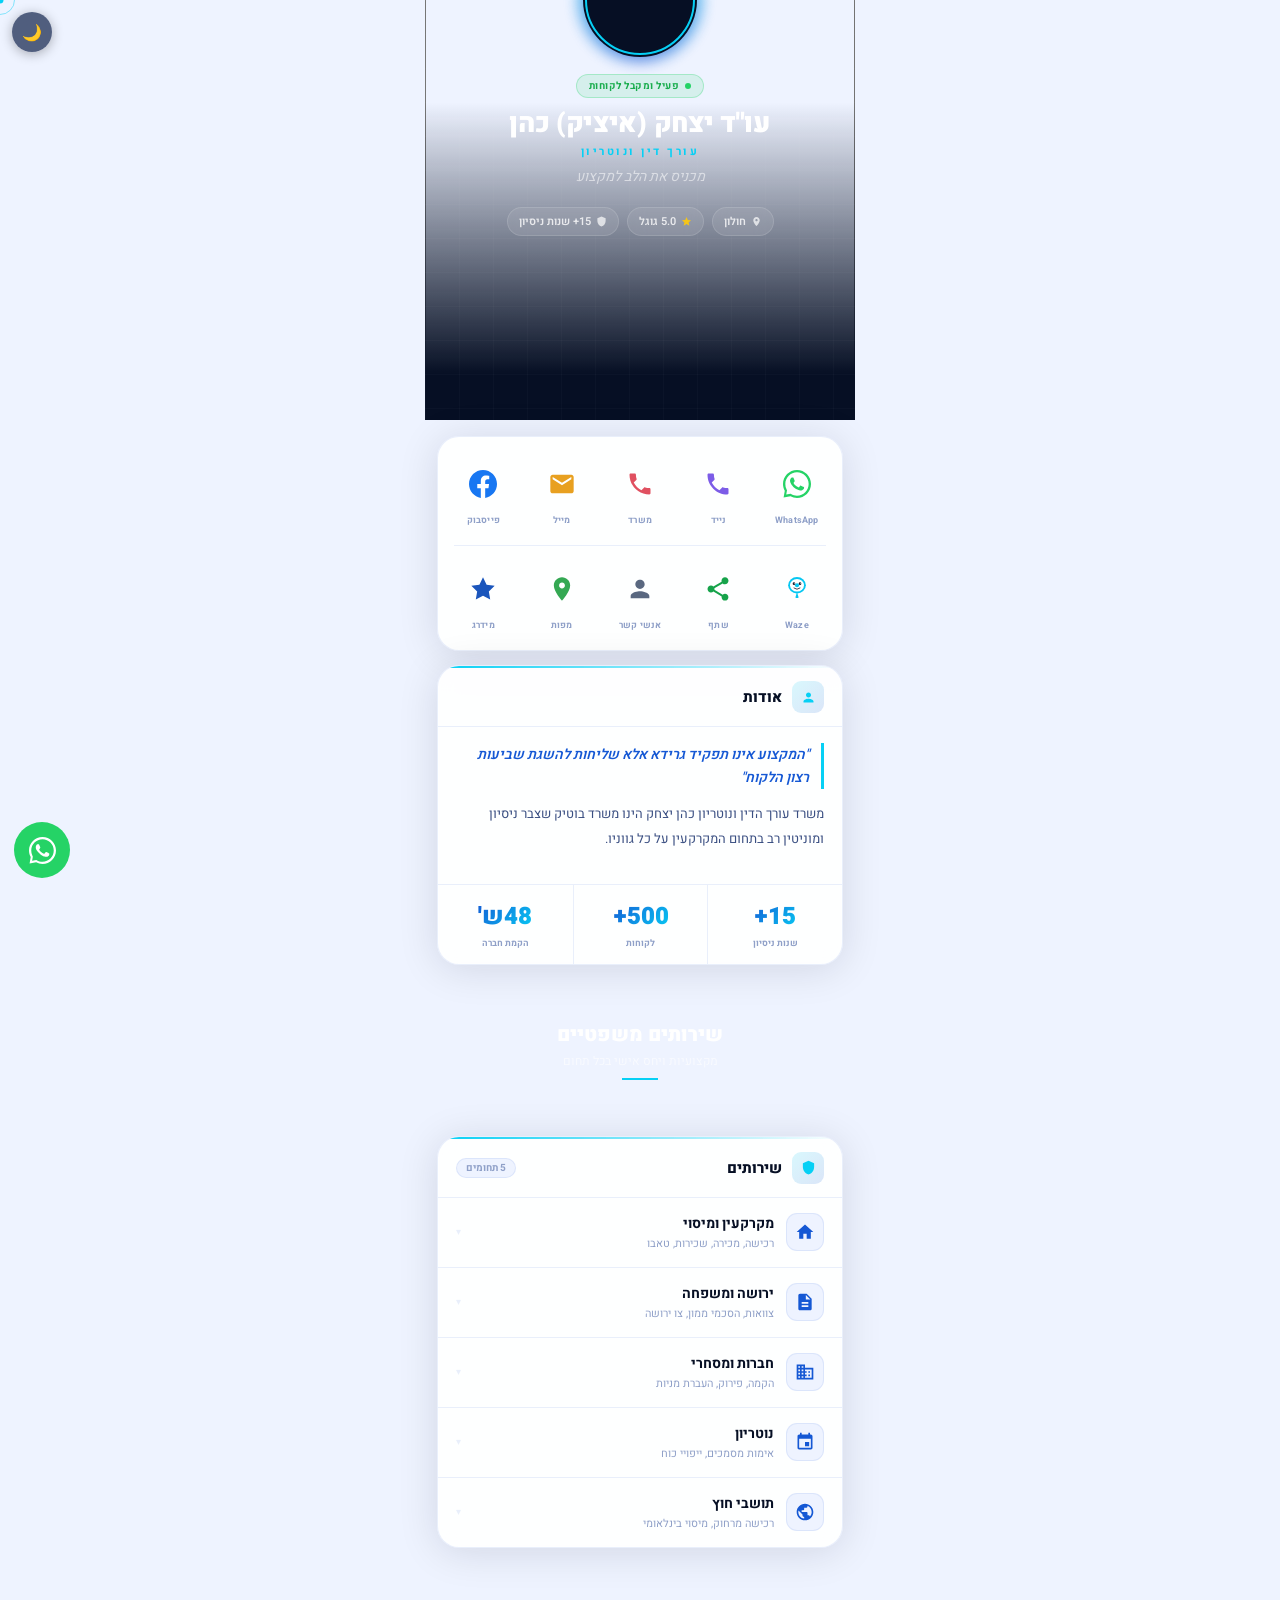
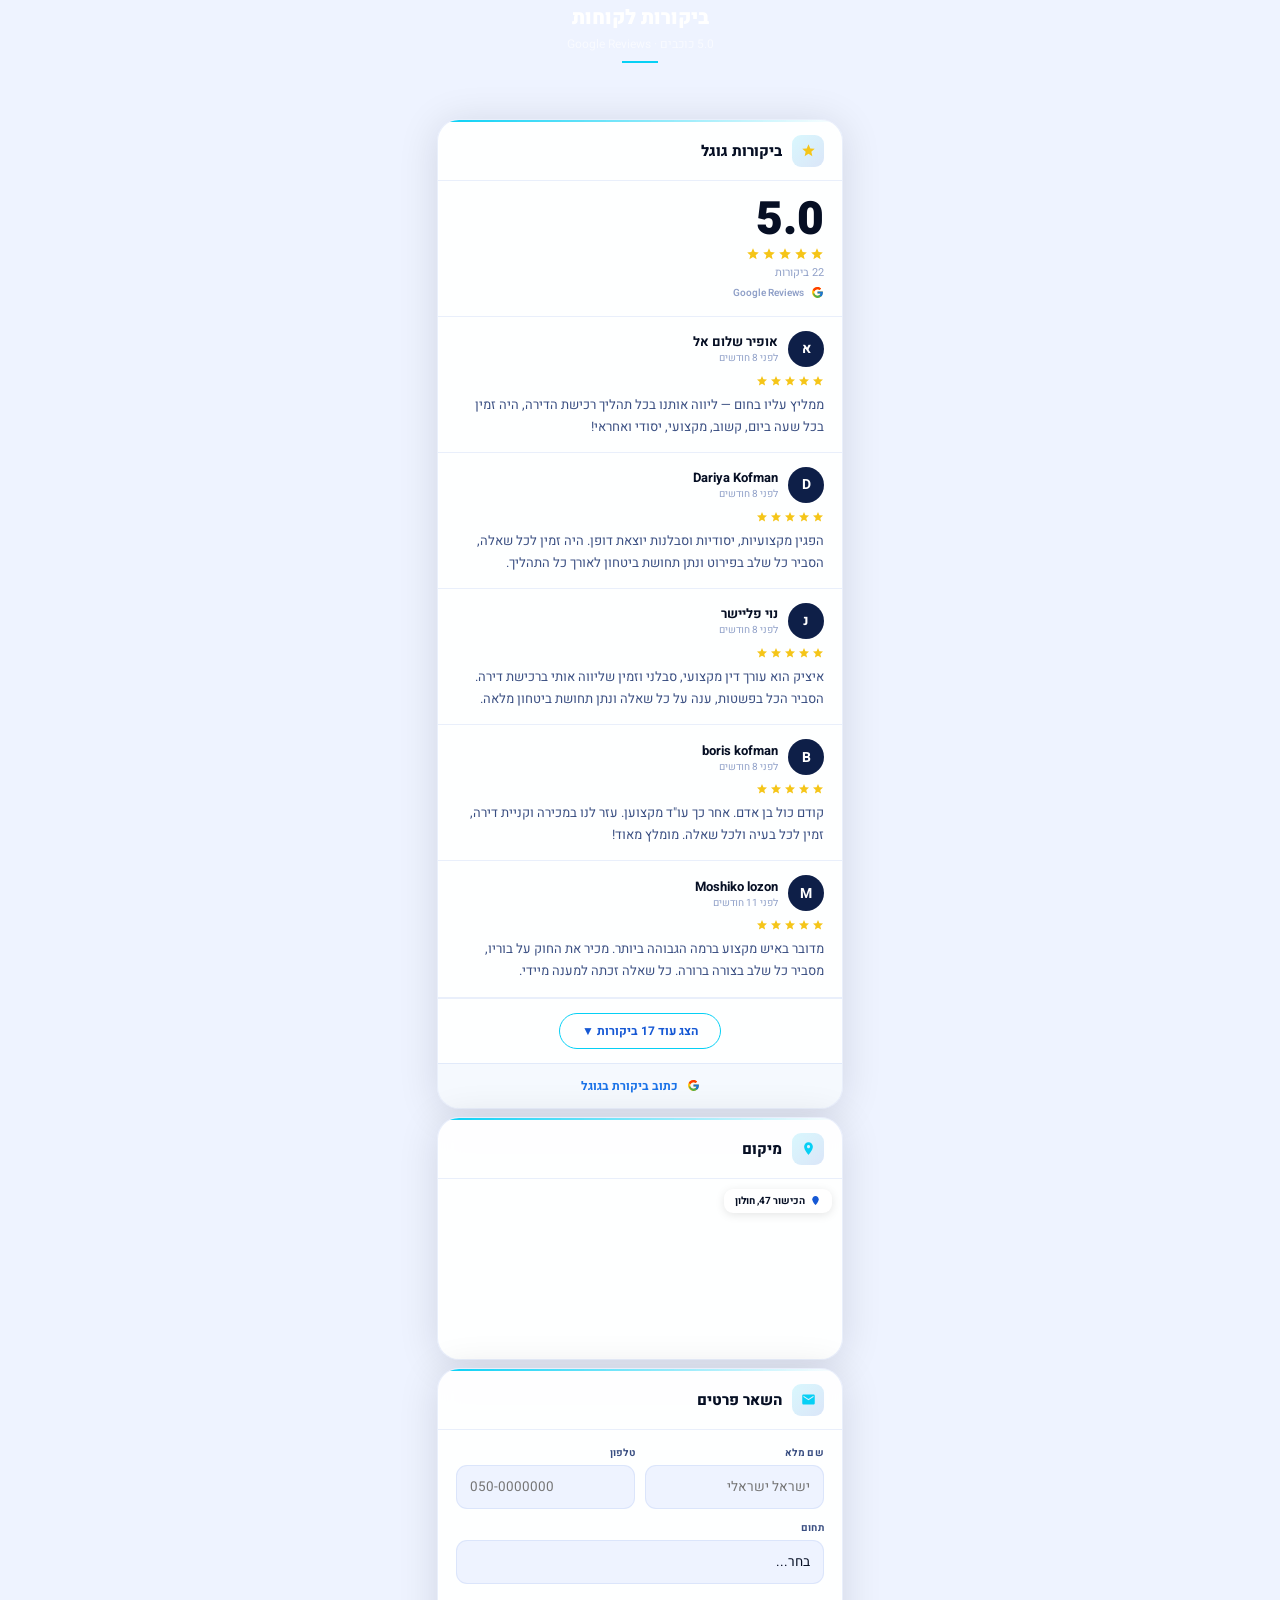
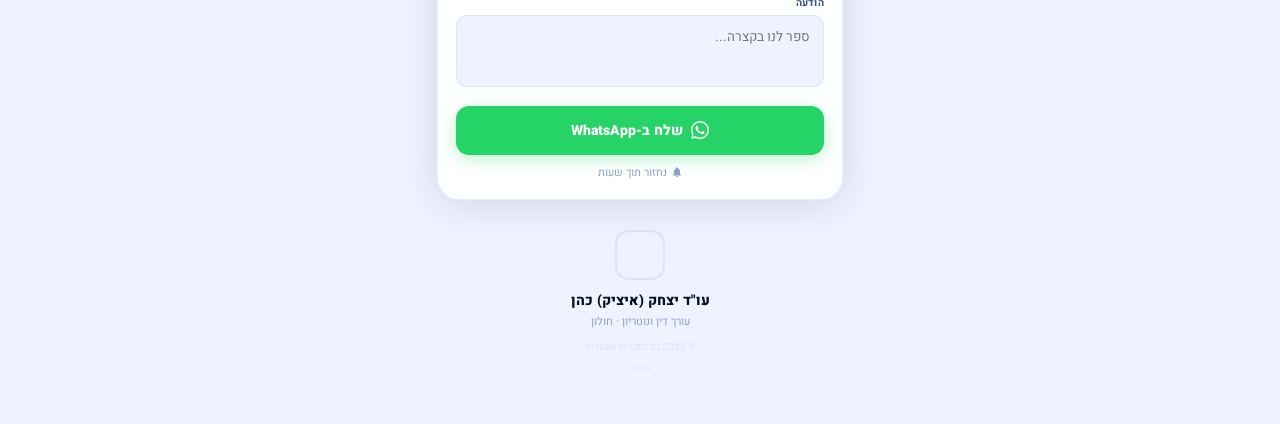
==== commit 89f29089: "Add files via upload" ====
--- a/cohen-card/index.html
+++ b/cohen-card/index.html
@@ -56,10 +56,10 @@
 .av-glow{position:absolute;inset:-4px;border-radius:50%;background:conic-gradient(from 0deg,#06d0f5,#1558d4,#06d0f5);animation:spinR 4s linear infinite;filter:blur(7px);opacity:.65;z-index:0;}
 .av-ring-svg{position:absolute;inset:0;width:116px;height:116px;animation:spinR 7s linear infinite;pointer-events:none;z-index:4;}
 .av-inner{position:absolute;inset:4px;border-radius:50%;overflow:hidden;z-index:2;background:var(--navy);box-shadow:0 0 0 3px var(--navy);}
-.av-img{width:100%;height:100%;object-fit:cover;object-position:center 20%;display:block;transition:opacity .6s;}
+.av-img{width:100%;height:100%;object-fit:contain;object-position:center;display:block;background:var(--navy);padding:9px;transition:opacity .6s;}
 /* radial edge fade */
 .av-inner::after{content:'';position:absolute;inset:0;border-radius:50%;background:radial-gradient(circle,transparent 50%,rgba(6,15,36,.7) 100%);z-index:3;pointer-events:none;}
-.av-online{position:absolute;bottom:7px;right:7px;z-index:5;width:13px;height:13px;border-radius:50%;background:var(--wa);border:2px solid var(--navy);animation:op 2s ease-in-out infinite;}
+.av-online{display:none;}
 @keyframes spinR{to{transform:rotate(360deg)}}
 @keyframes op{0%,100%{box-shadow:0 0 0 0 rgba(37,211,102,.6)}50%{box-shadow:0 0 0 6px rgba(37,211,102,0)}}
 
@@ -313,7 +313,7 @@
       <div class="av-inner">
         <img src="https://d-cards.co.il/wp-content/uploads/2023/09/cohen.jpg" class="av-img" id="avImg" alt="" onerror="this.style.display='none'">
       </div>
-      <div class="av-online"></div>
+      
     </div>
   </div>
   <div class="hero-body">
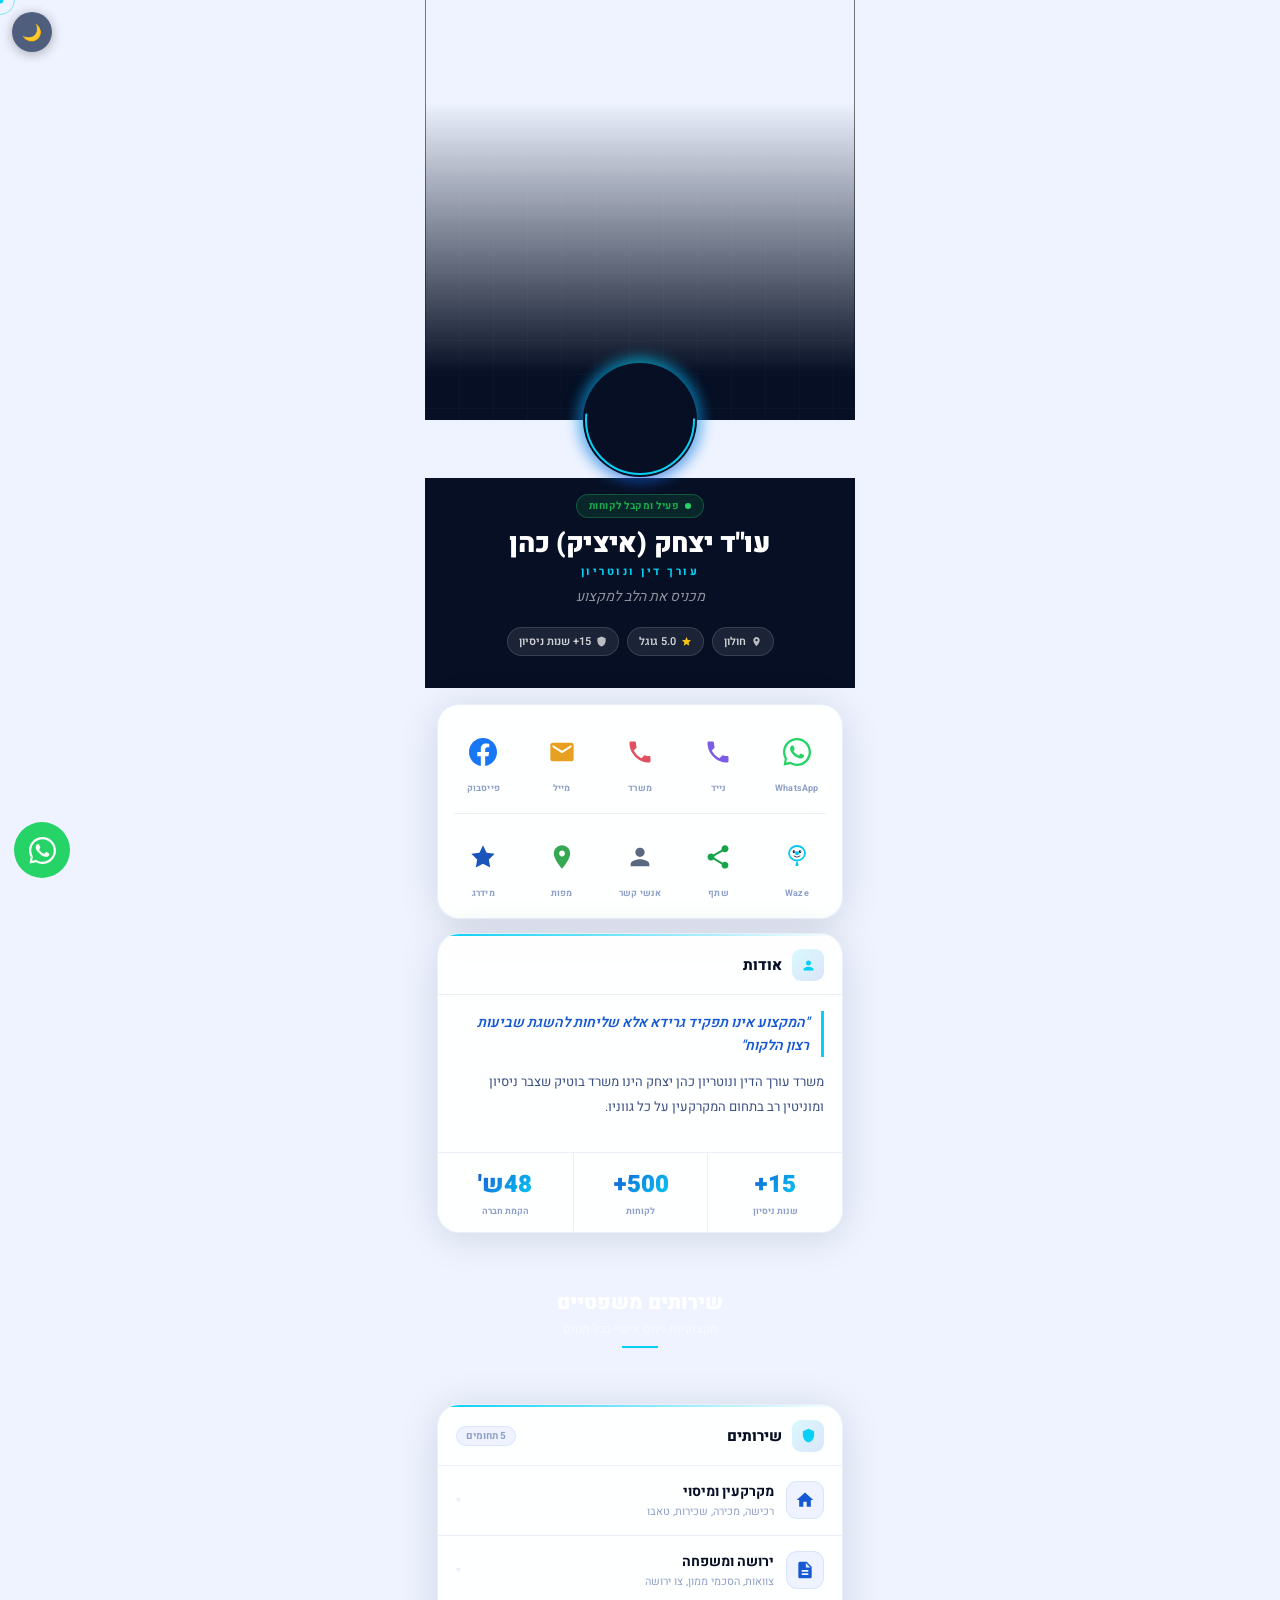
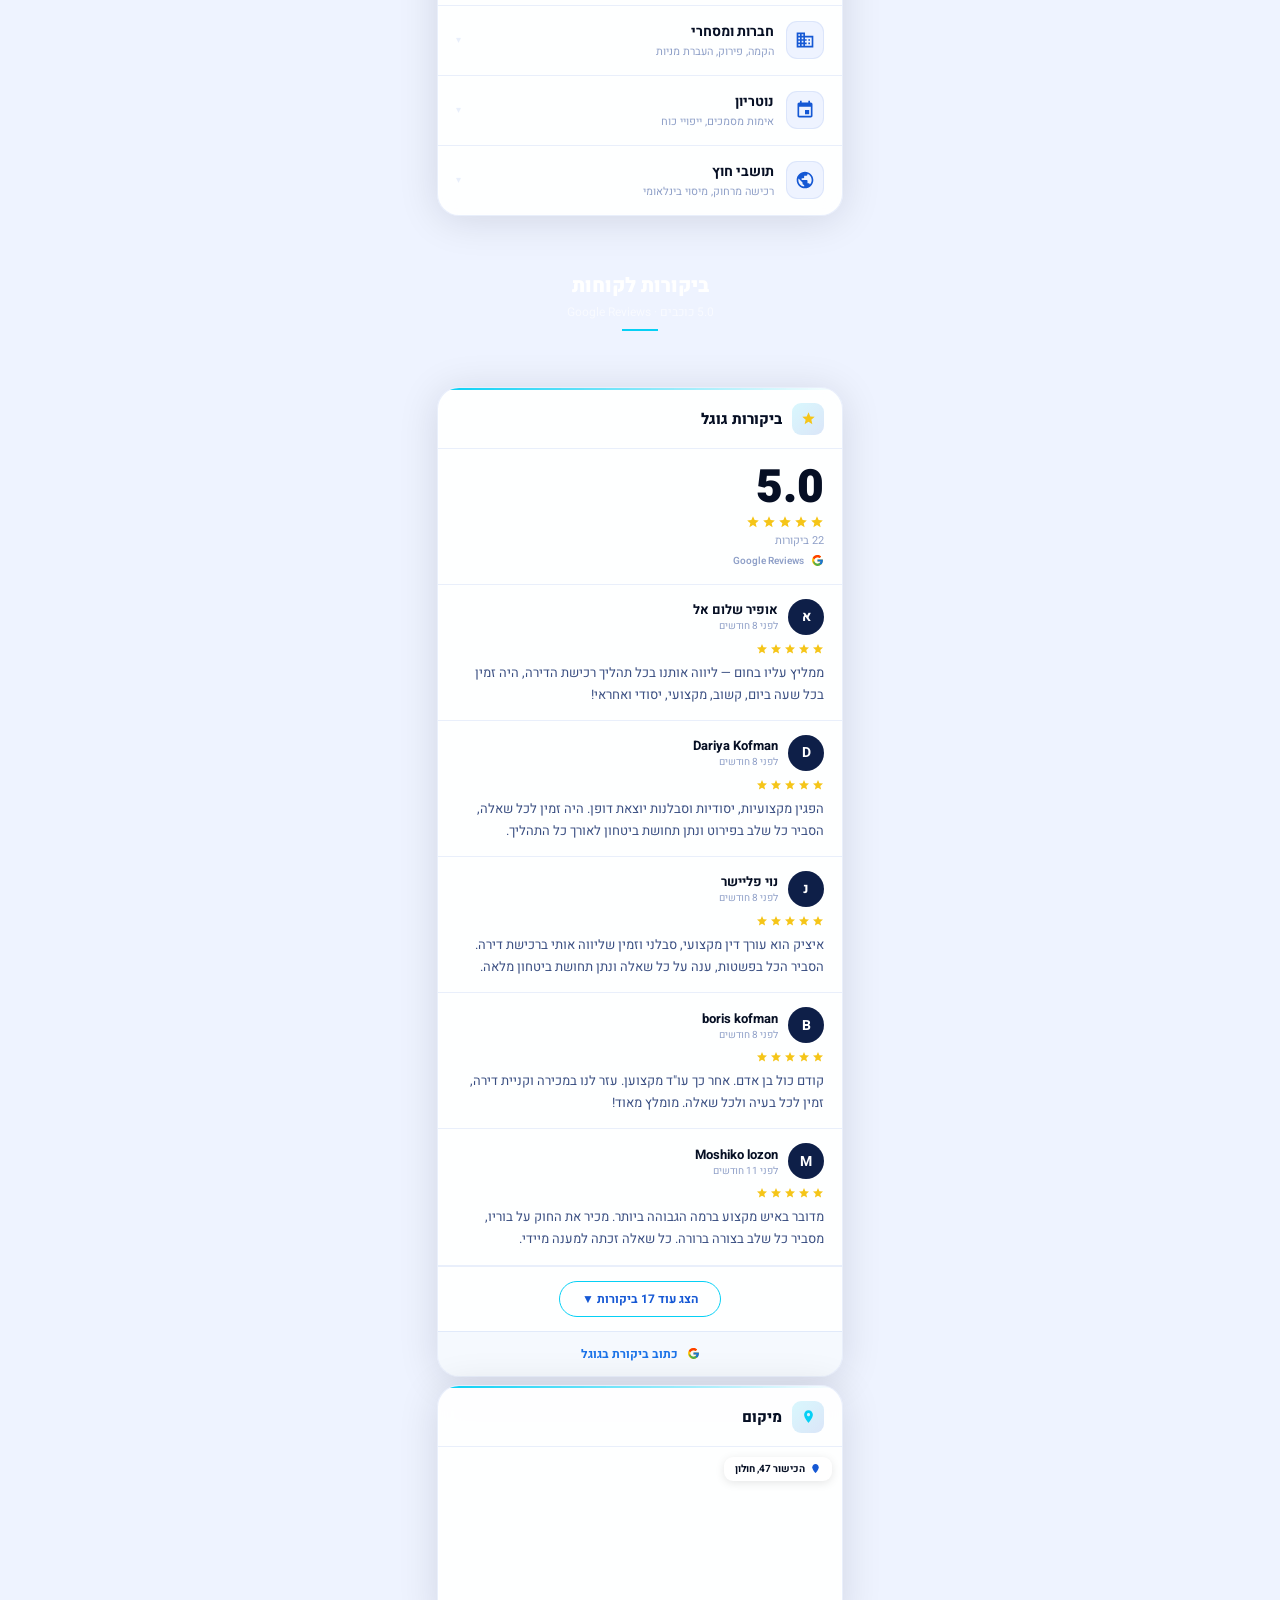
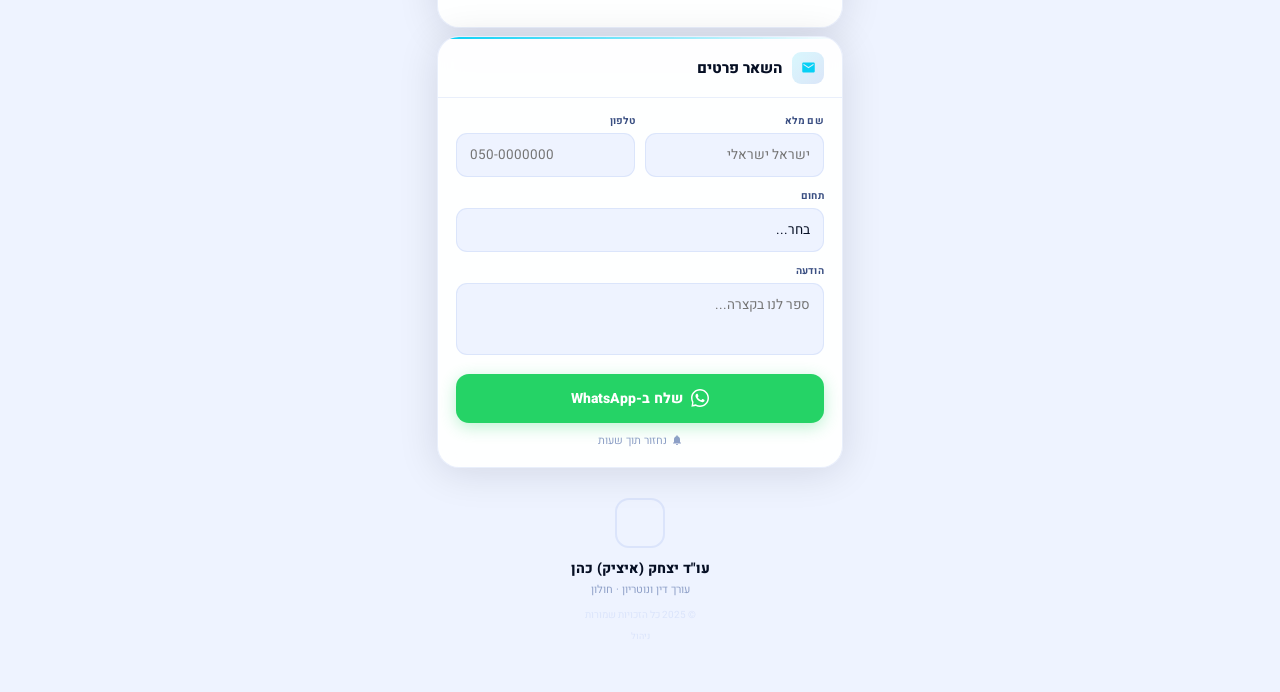
==== commit 814b0c8c: "Add files via upload" ====
--- a/cohen-card/index.html
+++ b/cohen-card/index.html
@@ -297,25 +297,30 @@
   <svg width="18" height="18" viewBox="0 0 24 24" fill="none" stroke="rgba(255,255,255,.9)" stroke-width="2.5" stroke-linecap="round"><path d="M12 19V5M5 12l7-7 7 7"/></svg>
 </button>
 
-<!-- HERO -->
+<!-- HERO — no avatar inside, overflow:hidden won't clip -->
 <div class="hero">
   <div class="hero-px" id="heroPx">
     <img src="https://d-cards.co.il/wp-content/uploads/2023/09/cohen.jpg" class="hero-photo" id="heroPhoto" alt="">
     <div class="hero-grad"></div>
   </div>
   <div class="particles" id="particles"></div>
-  <div style="text-align:center;position:relative;z-index:2">
-    <div class="av-wrap">
-      <div class="av-glow"></div>
-      <svg class="av-ring-svg" viewBox="0 0 116 116" style="position:absolute;inset:0;width:116px;height:116px;animation:spinR 7s linear infinite;z-index:4">
-        <circle cx="58" cy="58" r="54" fill="none" stroke="#06d0f5" stroke-width="2" stroke-linecap="round" stroke-dasharray="175 163"/>
-      </svg>
-      <div class="av-inner">
-        <img src="https://d-cards.co.il/wp-content/uploads/2023/09/cohen.jpg" class="av-img" id="avImg" alt="" onerror="this.style.display='none'">
-      </div>
-      
+</div>
+
+<!-- AVATAR — outside hero so overflow:hidden doesn't clip the top half -->
+<div style="text-align:center;position:relative;z-index:10;margin-top:-58px;pointer-events:none;">
+  <div class="av-wrap" style="pointer-events:all;">
+    <div class="av-glow"></div>
+    <svg viewBox="0 0 116 116" style="position:absolute;inset:0;width:116px;height:116px;animation:spinR 7s linear infinite;z-index:4;pointer-events:none">
+      <circle cx="58" cy="58" r="54" fill="none" stroke="#06d0f5" stroke-width="2" stroke-linecap="round" stroke-dasharray="175 163"/>
+    </svg>
+    <div class="av-inner">
+      <img src="https://d-cards.co.il/wp-content/uploads/2023/09/cohen.jpg" class="av-img" id="avImg" alt="" onerror="this.style.display='none'">
     </div>
   </div>
+</div>
+
+<!-- HERO BODY — outside hero too, sits on navy gradient -->
+<div style="background:var(--navy);">
   <div class="hero-body">
     <div class="hero-status"><div class="sdot"></div>פעיל ומקבל לקוחות</div>
     <h1 class="hero-name" id="heroName">עו"ד יצחק (איציק) כהן</h1>
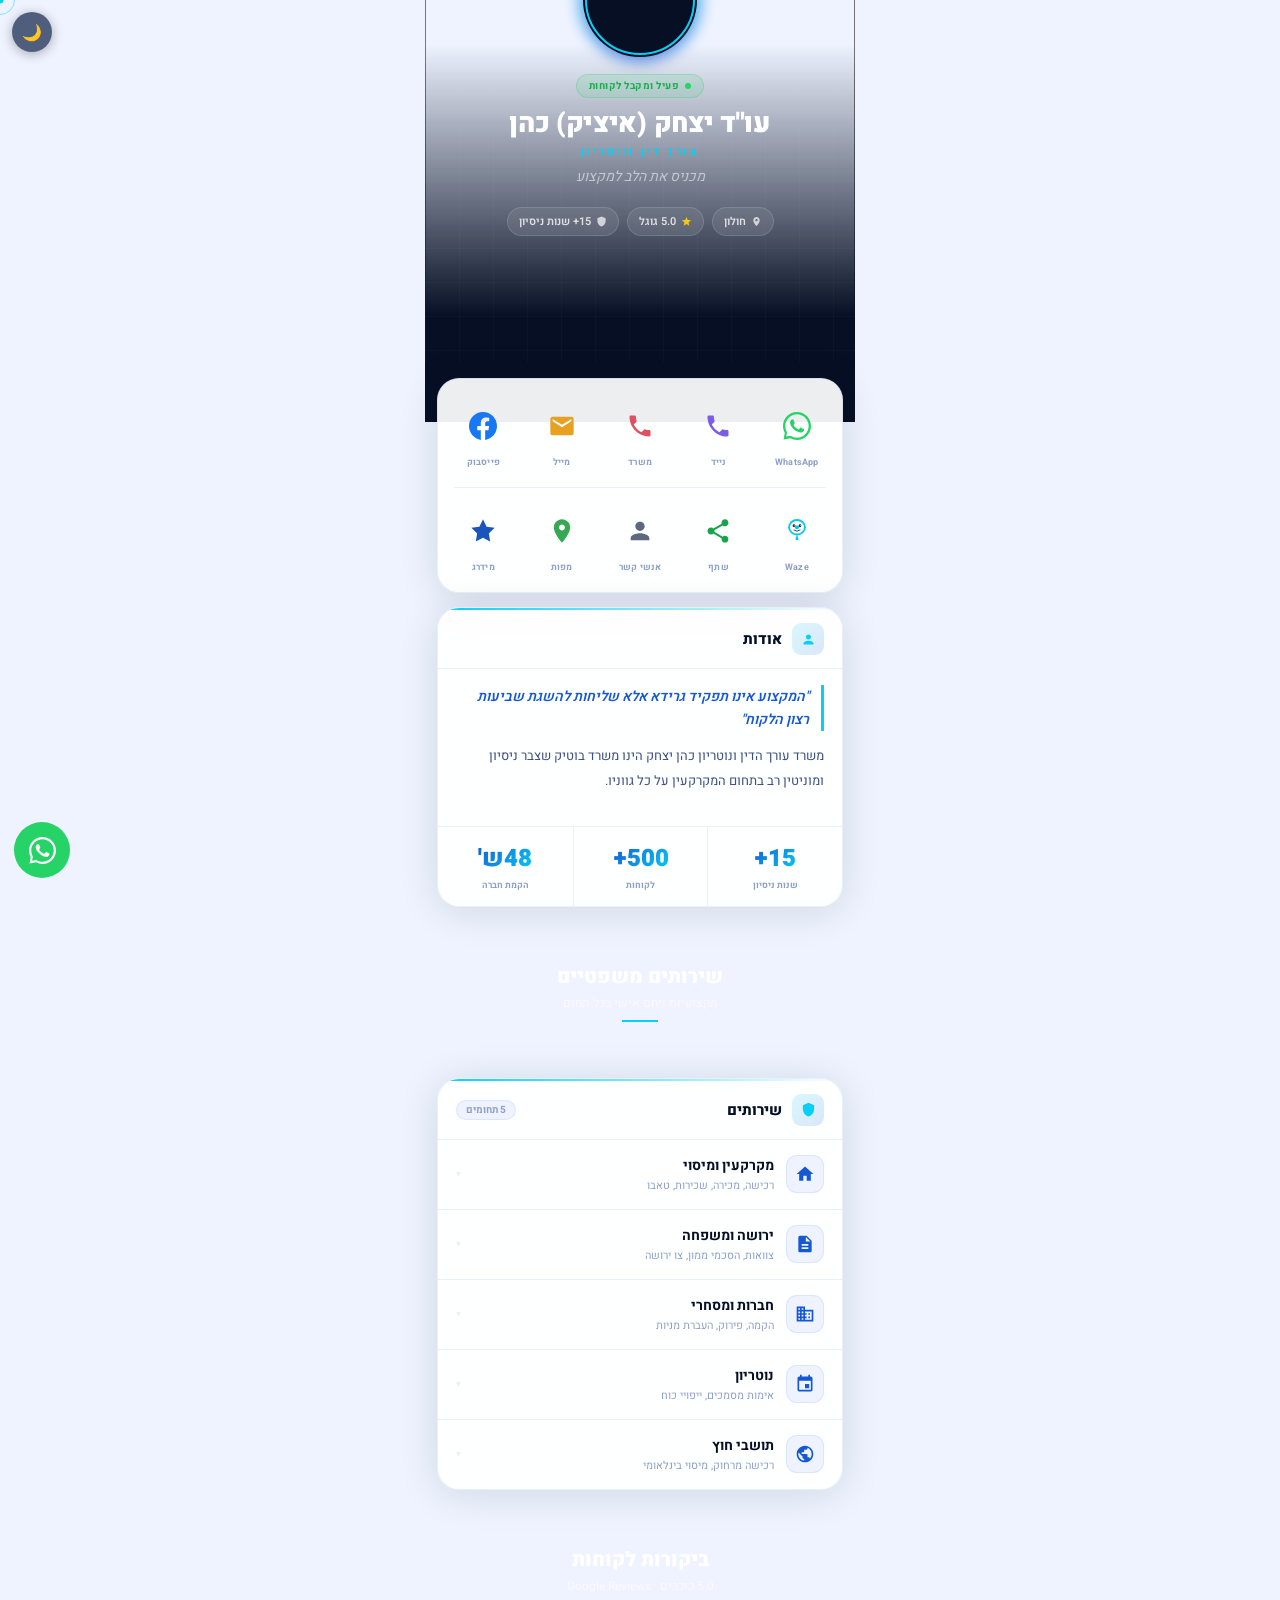
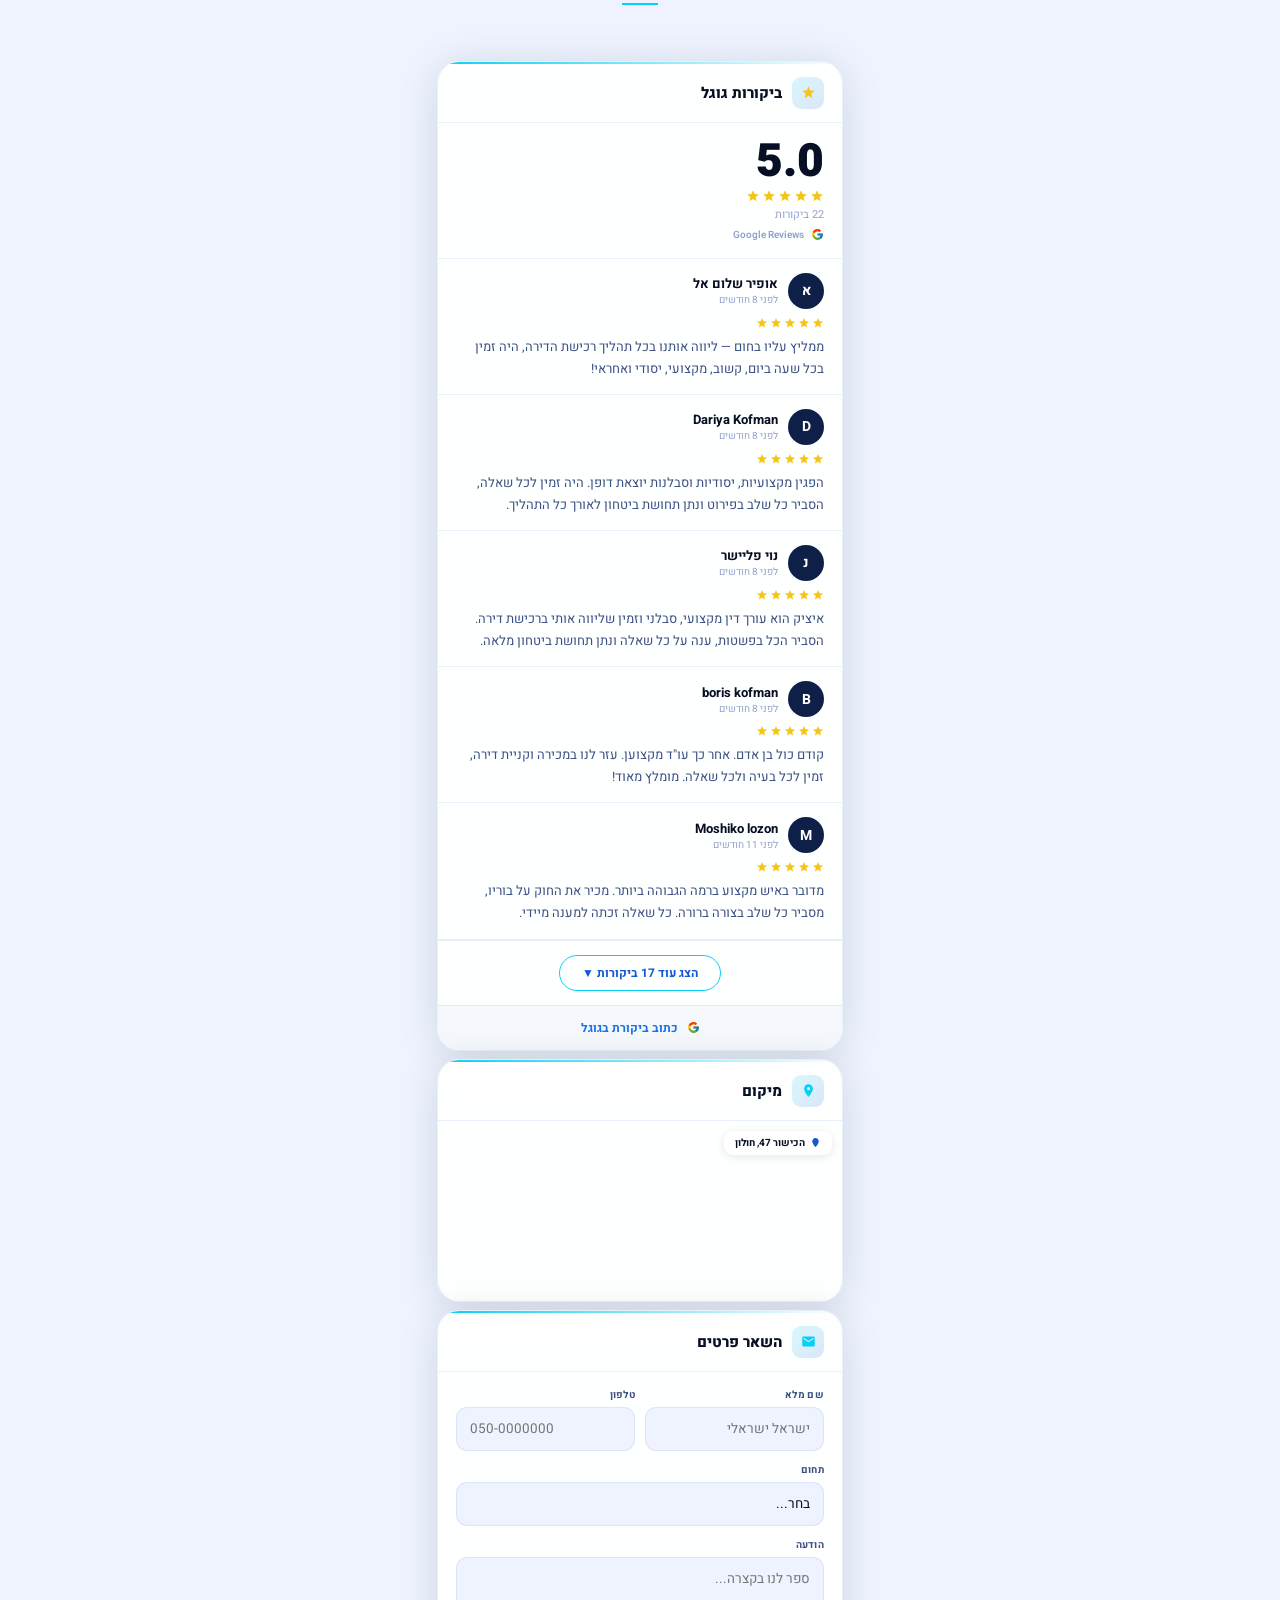
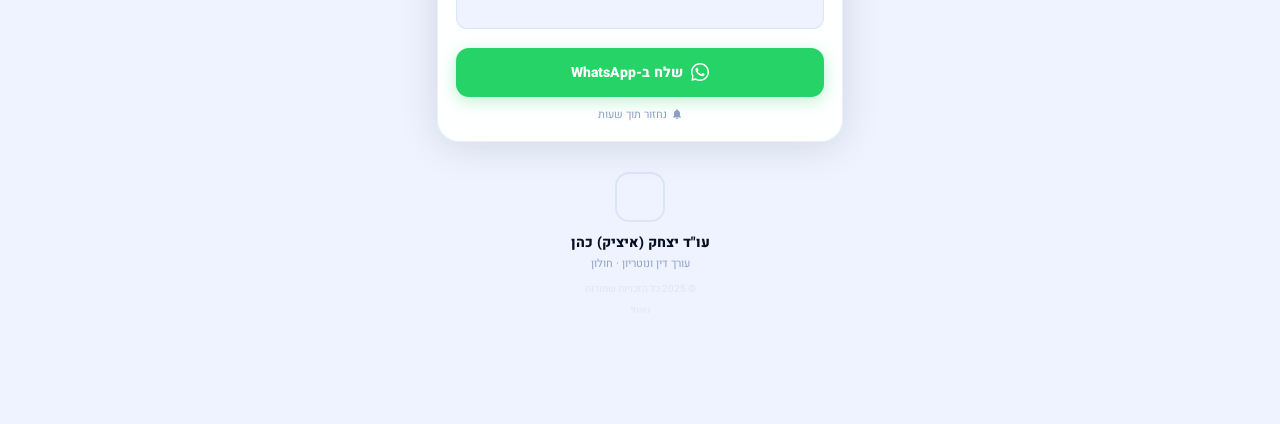
==== commit bbef601f: "Add files via upload" ====
--- a/cohen-card/index.html
+++ b/cohen-card/index.html
@@ -42,8 +42,8 @@
 @keyframes sk{0%{background-position:100% 50%}100%{background-position:0 50%}}
 
 /* HERO */
-.hero{position:relative;overflow:hidden;z-index:1;min-height:420px;}
-.hero-px{position:absolute;inset:-60px 0 -60px;will-change:transform;}
+.hero{position:relative;overflow:visible;z-index:1;min-height:420px;}
+.hero-px{position:absolute;inset:-60px 0 -60px;will-change:transform;overflow:hidden;border-radius:0;}
 .hero-photo{width:100%;height:100%;display:block;object-fit:cover;object-position:center 20%;filter:brightness(.6) saturate(1.2);}
 .hero-grad{position:absolute;bottom:0;left:0;right:0;height:70%;background:linear-gradient(to top,var(--navy) 28%,transparent);}
 .hero::after{content:'';position:absolute;inset:0;pointer-events:none;background-image:linear-gradient(rgba(255,255,255,.025) 1px,transparent 1px),linear-gradient(90deg,rgba(255,255,255,.025) 1px,transparent 1px);background-size:34px 34px;}
@@ -304,23 +304,19 @@
     <div class="hero-grad"></div>
   </div>
   <div class="particles" id="particles"></div>
-</div>
-
-<!-- AVATAR — outside hero so overflow:hidden doesn't clip the top half -->
-<div style="text-align:center;position:relative;z-index:10;margin-top:-58px;pointer-events:none;">
-  <div class="av-wrap" style="pointer-events:all;">
-    <div class="av-glow"></div>
-    <svg viewBox="0 0 116 116" style="position:absolute;inset:0;width:116px;height:116px;animation:spinR 7s linear infinite;z-index:4;pointer-events:none">
-      <circle cx="58" cy="58" r="54" fill="none" stroke="#06d0f5" stroke-width="2" stroke-linecap="round" stroke-dasharray="175 163"/>
-    </svg>
-    <div class="av-inner">
-      <img src="https://d-cards.co.il/wp-content/uploads/2023/09/cohen.jpg" class="av-img" id="avImg" alt="" onerror="this.style.display='none'">
+
+  <!-- AVATAR — hero is overflow:visible so margin-top:-58px is not clipped -->
+  <div style="text-align:center;position:relative;z-index:2;">
+    <div class="av-wrap">
+      <div class="av-glow"></div>
+      <svg viewBox="0 0 116 116" style="position:absolute;inset:0;width:116px;height:116px;animation:spinR 7s linear infinite;z-index:4;pointer-events:none">
+        <circle cx="58" cy="58" r="54" fill="none" stroke="#06d0f5" stroke-width="2" stroke-linecap="round" stroke-dasharray="175 163"/>
+      </svg>
+      <div class="av-inner">
+        <img src="https://d-cards.co.il/wp-content/uploads/2023/09/cohen.jpg" class="av-img" id="avImg" alt="" onerror="this.style.display='none'">
+      </div>
     </div>
   </div>
-</div>
-
-<!-- HERO BODY — outside hero too, sits on navy gradient -->
-<div style="background:var(--navy);">
   <div class="hero-body">
     <div class="hero-status"><div class="sdot"></div>פעיל ומקבל לקוחות</div>
     <h1 class="hero-name" id="heroName">עו"ד יצחק (איציק) כהן</h1>
@@ -333,7 +329,6 @@
     </div>
   </div>
 </div>
-
 <!-- ACTIONS -->
 <div class="actions">
   <div class="ac">
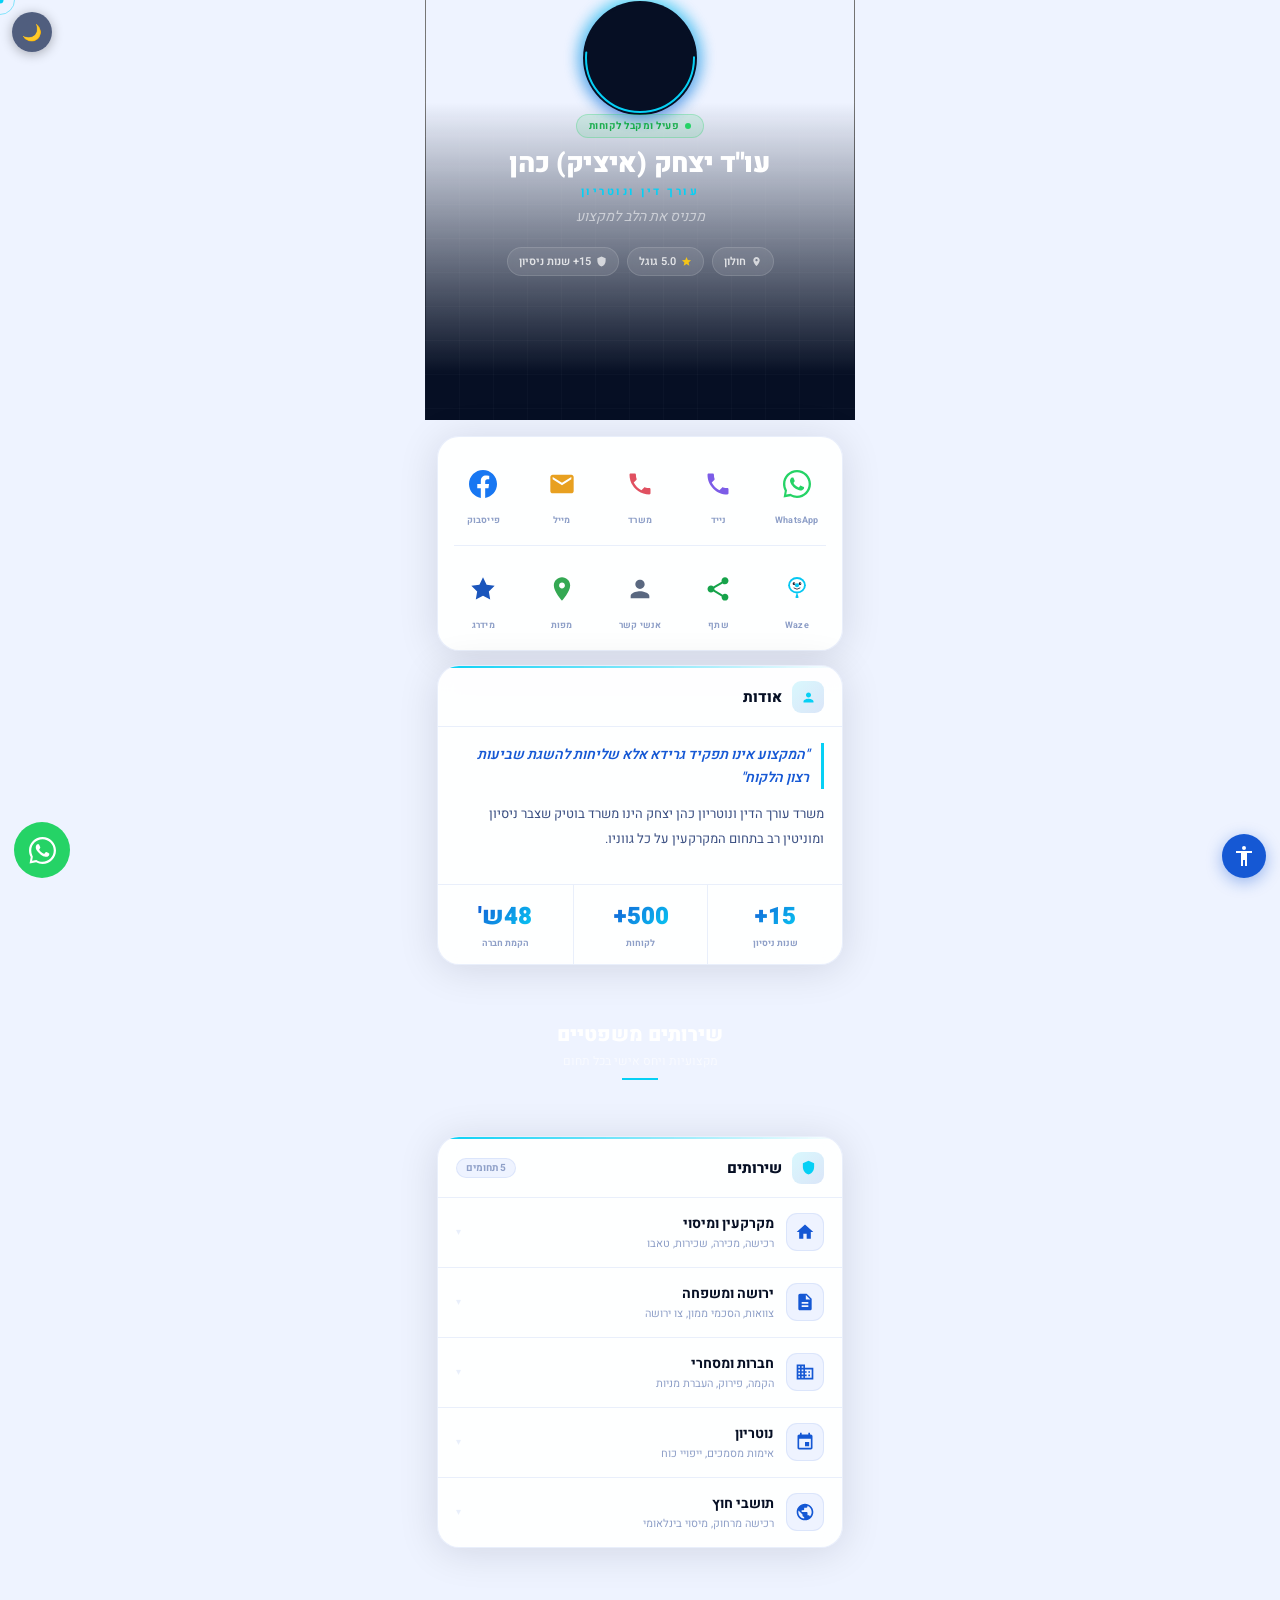
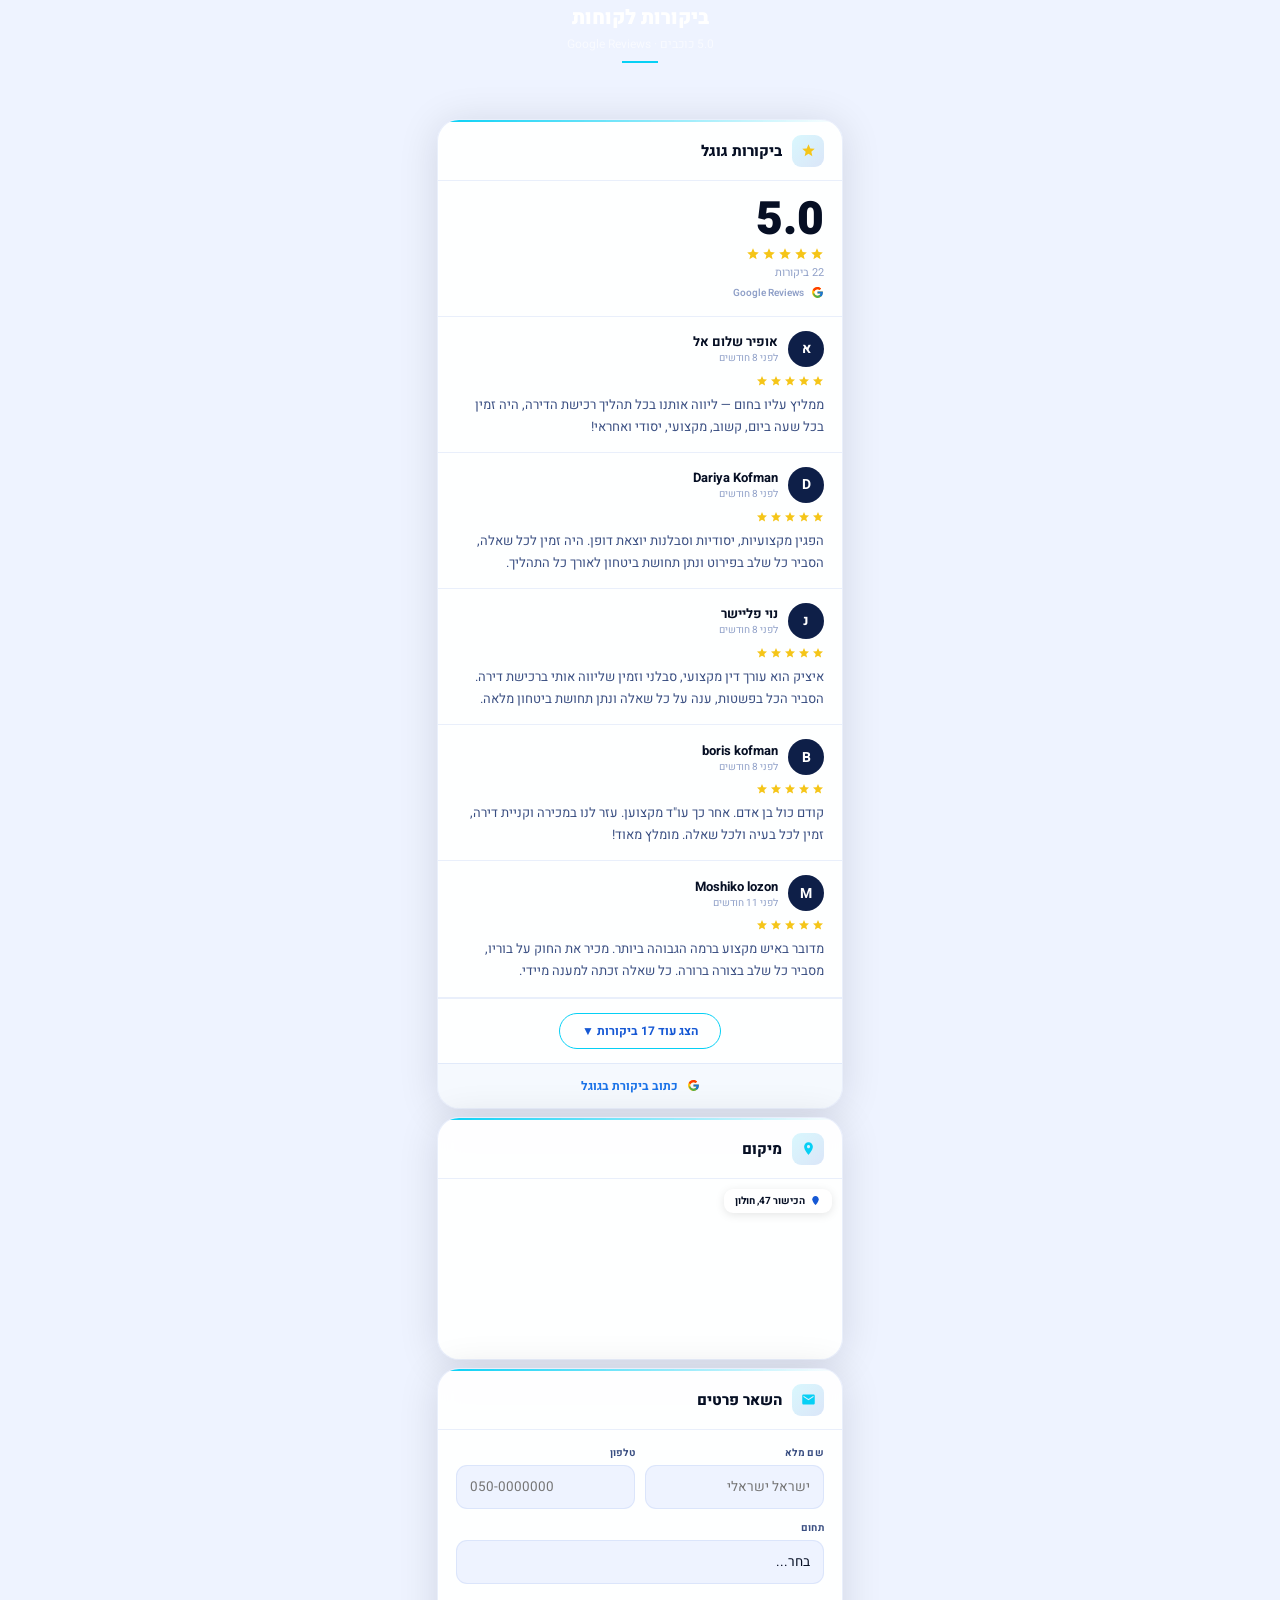
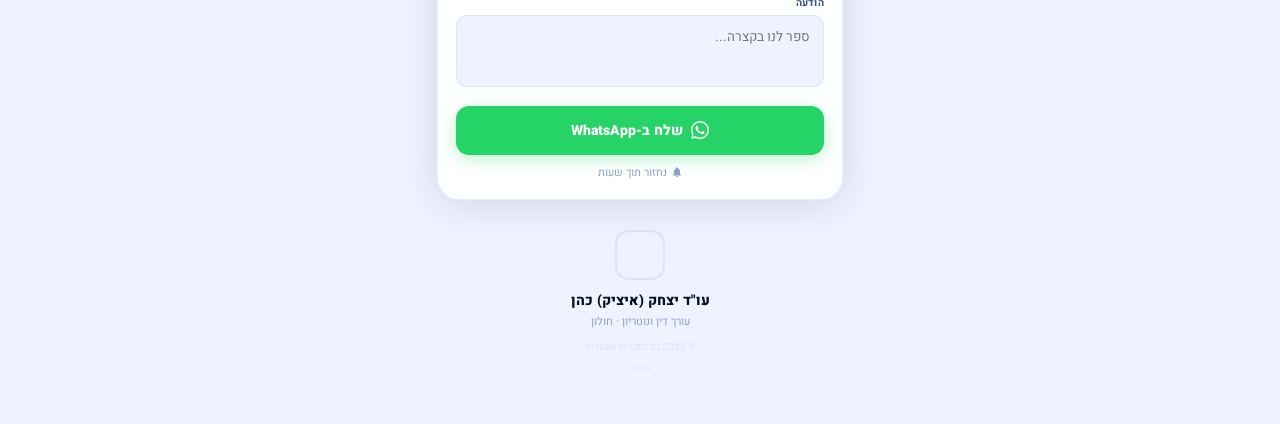
==== commit 869ae4cd: "Add files via upload" ====
--- a/cohen-card/index.html
+++ b/cohen-card/index.html
@@ -42,7 +42,7 @@
 @keyframes sk{0%{background-position:100% 50%}100%{background-position:0 50%}}
 
 /* HERO */
-.hero{position:relative;overflow:visible;z-index:1;min-height:420px;}
+.hero{position:relative;overflow:hidden;z-index:1;min-height:420px;padding-bottom:64px;}
 .hero-px{position:absolute;inset:-60px 0 -60px;will-change:transform;overflow:hidden;border-radius:0;}
 .hero-photo{width:100%;height:100%;display:block;object-fit:cover;object-position:center 20%;filter:brightness(.6) saturate(1.2);}
 .hero-grad{position:absolute;bottom:0;left:0;right:0;height:70%;background:linear-gradient(to top,var(--navy) 28%,transparent);}
@@ -52,7 +52,7 @@
 @keyframes pf{0%{opacity:.25;transform:translateY(0) scale(1)}80%{opacity:.4}100%{opacity:0;transform:translateY(-220px) scale(.2)}}
 
 /* AVATAR — conic glow ring */
-.av-wrap{width:116px;height:116px;margin:-58px auto 0;position:relative;z-index:2;}
+.av-wrap{width:116px;height:116px;margin:0 auto;position:relative;z-index:2;}
 .av-glow{position:absolute;inset:-4px;border-radius:50%;background:conic-gradient(from 0deg,#06d0f5,#1558d4,#06d0f5);animation:spinR 4s linear infinite;filter:blur(7px);opacity:.65;z-index:0;}
 .av-ring-svg{position:absolute;inset:0;width:116px;height:116px;animation:spinR 7s linear infinite;pointer-events:none;z-index:4;}
 .av-inner{position:absolute;inset:4px;border-radius:50%;overflow:hidden;z-index:2;background:var(--navy);box-shadow:0 0 0 3px var(--navy);}
@@ -63,7 +63,7 @@
 @keyframes spinR{to{transform:rotate(360deg)}}
 @keyframes op{0%,100%{box-shadow:0 0 0 0 rgba(37,211,102,.6)}50%{box-shadow:0 0 0 6px rgba(37,211,102,0)}}
 
-.hero-body{padding:14px 20px 32px;text-align:center;position:relative;z-index:2;}
+.hero-body{padding:0 20px 32px;text-align:center;position:relative;z-index:2;margin-top:-4px;}
 .hero-status{display:inline-flex;align-items:center;gap:6px;background:rgba(37,211,102,.12);border:1px solid rgba(37,211,102,.28);border-radius:20px;padding:4px 12px;font-size:10px;font-weight:700;color:#1aad4e;letter-spacing:.5px;margin-bottom:10px;}
 .sdot{width:6px;height:6px;border-radius:50%;background:var(--wa);animation:op 2s infinite;}
 .hero-name{font-size:27px;font-weight:900;color:var(--white);letter-spacing:-.3px;line-height:1.15;margin-bottom:4px;animation:fu .5s .1s both;}
@@ -220,6 +220,31 @@
 .fab-wa:hover{transform:scale(1.12);}
 .fab-wa:active{transform:scale(.9);}
 @keyframes fabp{0%,100%{box-shadow:0 4px 20px rgba(37,211,102,.45)}50%{box-shadow:0 4px 32px rgba(37,211,102,.75),0 0 0 10px rgba(37,211,102,.07)}}
+
+
+/* ══ ACCESSIBILITY ══ */
+.acc-btn{position:fixed;bottom:22px;right:14px;width:44px;height:44px;border-radius:50%;background:var(--blue);border:none;cursor:pointer;z-index:5000;display:flex;align-items:center;justify-content:center;box-shadow:0 4px 16px rgba(21,88,212,.4);transition:transform .2s;}
+.acc-btn:hover{transform:scale(1.1);}
+.acc-btn svg{width:24px;height:24px;}
+.acc-panel{position:fixed;bottom:76px;right:14px;background:var(--card);border:1px solid var(--line);border-radius:18px;padding:16px;z-index:4999;box-shadow:0 8px 32px rgba(6,15,36,.2);width:220px;display:none;backdrop-filter:blur(12px);}
+.acc-panel.open{display:block;}
+.acc-panel h4{font-size:12px;font-weight:800;color:var(--navy);margin-bottom:12px;display:flex;align-items:center;gap:6px;}
+[data-theme=dark] .acc-panel h4{color:var(--white);}
+.acc-row{display:flex;align-items:center;justify-content:space-between;padding:6px 0;border-bottom:1px solid var(--line);}
+.acc-row:last-child{border-bottom:none;}
+.acc-row label{font-size:12px;color:var(--mid);font-weight:600;}
+[data-theme=dark] .acc-row label{color:var(--white);}
+.acc-toggle{width:38px;height:22px;border-radius:11px;background:#d1d5db;border:none;cursor:pointer;position:relative;transition:background .2s;flex-shrink:0;}
+.acc-toggle.on{background:var(--blue);}
+.acc-toggle::after{content:'';position:absolute;width:16px;height:16px;background:#fff;border-radius:50%;top:3px;right:3px;transition:transform .2s;}
+.acc-toggle.on::after{transform:translateX(-16px);}
+.acc-size{display:flex;gap:6px;}
+.acc-size button{width:28px;height:28px;border-radius:8px;border:1.5px solid var(--line);background:var(--bg);color:var(--navy);font-size:11px;font-weight:700;cursor:pointer;transition:all .2s;}
+.acc-size button.active{background:var(--blue);color:#fff;border-color:var(--blue);}
+/* accessibility modes */
+body.high-contrast{filter:contrast(1.5);}
+body.big-text{font-size:118%;}
+body.big-text-xl{font-size:140%;}
 
 /* TOAST */
 .toast{position:fixed;bottom:18px;left:50%;transform:translateX(-50%) translateY(60px);background:var(--navy2);color:#fff;padding:11px 22px;border-radius:26px;font-size:12px;font-weight:600;z-index:9999;opacity:0;transition:all .35s cubic-bezier(.34,1.56,.64,1);white-space:nowrap;pointer-events:none;box-shadow:0 4px 20px rgba(6,15,36,.3);}
@@ -305,7 +330,7 @@
   </div>
   <div class="particles" id="particles"></div>
 
-  <!-- AVATAR — hero is overflow:visible so margin-top:-58px is not clipped -->
+  <!-- AVATAR — inside hero with padding-bottom so not clipped -->
   <div style="text-align:center;position:relative;z-index:2;">
     <div class="av-wrap">
       <div class="av-glow"></div>
@@ -599,5 +624,71 @@
 (async()=>{const d=await DB.load();applyData(d);REVIEWS.load(rv=>{REVIEWS.render(rv,document.getElementById('rvContent'));});})();
 </script>
 <script src="js/admin.js"></script>
+
+<!-- ACCESSIBILITY BUTTON -->
+<button class="acc-btn" onclick="toggleAccPanel()" aria-label="נגישות" title="נגישות">
+  <svg viewBox="0 0 24 24" fill="white"><path d="M12 2a2 2 0 1 1 0 4 2 2 0 0 1 0-4zm8 7h-5v13h-2v-6h-2v6H9V9H4V7h16v2z"/></svg>
+</button>
+<div class="acc-panel" id="accPanel">
+  <h4><svg width="14" height="14" viewBox="0 0 24 24" fill="var(--blue)"><path d="M12 2a2 2 0 1 1 0 4 2 2 0 0 1 0-4zm8 7h-5v13h-2v-6h-2v6H9V9H4V7h16v2z"/></svg>נגישות</h4>
+  <div class="acc-row">
+    <label>ניגודיות גבוהה</label>
+    <button class="acc-toggle" id="acc-contrast" onclick="accToggle(this,'high-contrast')"></button>
+  </div>
+  <div class="acc-row">
+    <label>הגדלת טקסט</label>
+    <div class="acc-size">
+      <button onclick="accSize(0)" class="active" id="acc-sz0">A</button>
+      <button onclick="accSize(1)" id="acc-sz1">A+</button>
+      <button onclick="accSize(2)" id="acc-sz2">A++</button>
+    </div>
+  </div>
+  <div class="acc-row">
+    <label>מצב כהה</label>
+    <button class="acc-toggle" id="acc-dark" onclick="toggleDM()"></button>
+  </div>
+  <div class="acc-row">
+    <label>הפסקת אנימציות</label>
+    <button class="acc-toggle" id="acc-anim" onclick="accToggle(this,'no-anim')"></button>
+  </div>
+</div>
+
+<script>
+function toggleAccPanel(){
+  const p=document.getElementById('accPanel');
+  p.classList.toggle('open');
+}
+function accToggle(btn, cls){
+  btn.classList.toggle('on');
+  document.body.classList.toggle(cls);
+  localStorage.setItem('acc_'+cls, document.body.classList.contains(cls)?'1':'0');
+}
+function accSize(lvl){
+  document.body.classList.remove('big-text','big-text-xl');
+  ['acc-sz0','acc-sz1','acc-sz2'].forEach((id,i)=>{
+    document.getElementById(id).classList.toggle('active', i===lvl);
+  });
+  if(lvl===1) document.body.classList.add('big-text');
+  if(lvl===2) document.body.classList.add('big-text-xl');
+  localStorage.setItem('acc_size', lvl);
+}
+// Also sync dark toggle button
+const _origToggleDM = window.toggleDM || (()=>{});
+window.toggleDM = function(){
+  _origToggleDM();
+  setTimeout(()=>{
+    const dk=document.getElementById('acc-dark');
+    if(dk) dk.classList.toggle('on', document.documentElement.getAttribute('data-theme')==='dark');
+  },50);
+};
+// Restore saved preferences
+(function restoreAcc(){
+  if(localStorage.getItem('acc_high-contrast')==='1'){document.body.classList.add('high-contrast');document.getElementById('acc-contrast')?.classList.add('on');}
+  if(localStorage.getItem('acc_no-anim')==='1'){document.body.classList.add('no-anim');document.getElementById('acc-anim')?.classList.add('on');}
+  const sz=parseInt(localStorage.getItem('acc_size')||'0');
+  if(sz) accSize(sz);
+  if(isDark) document.getElementById('acc-dark')?.classList.add('on');
+})();
+</script>
 </body>
 </html>
